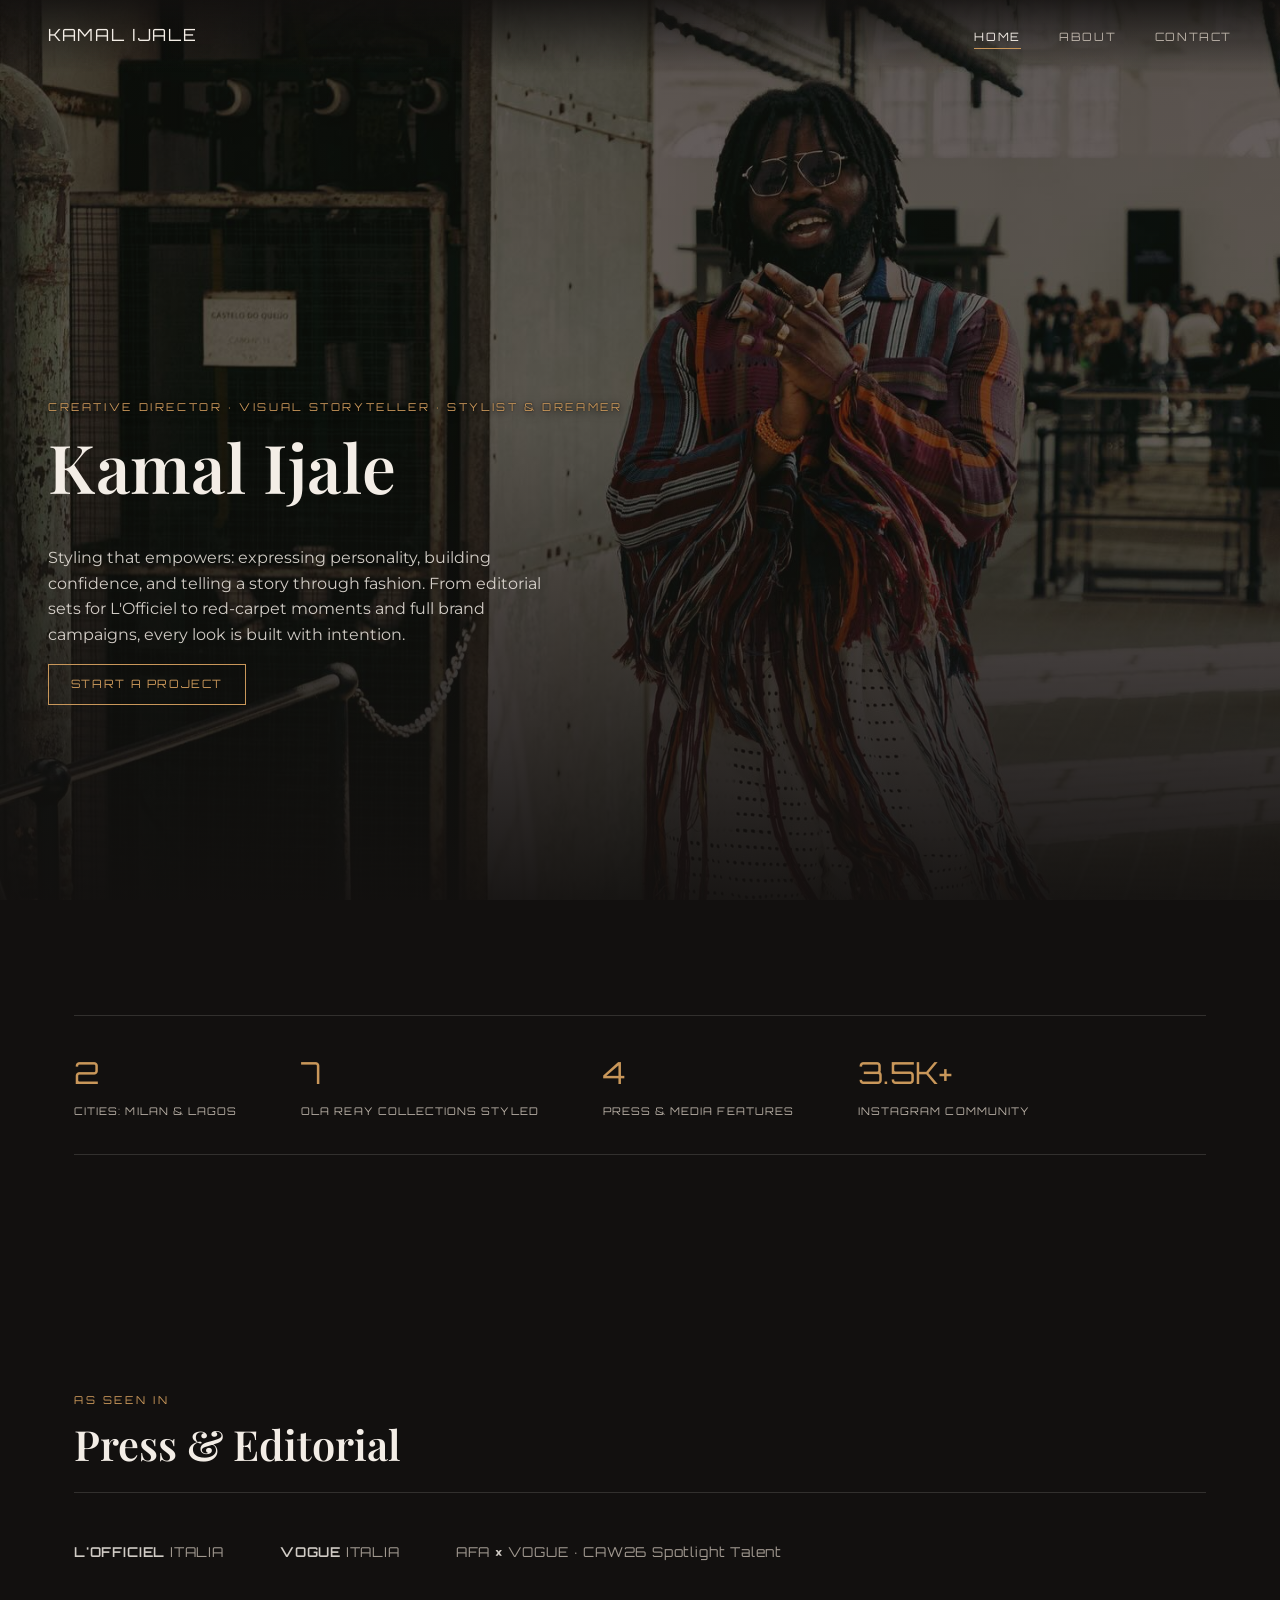
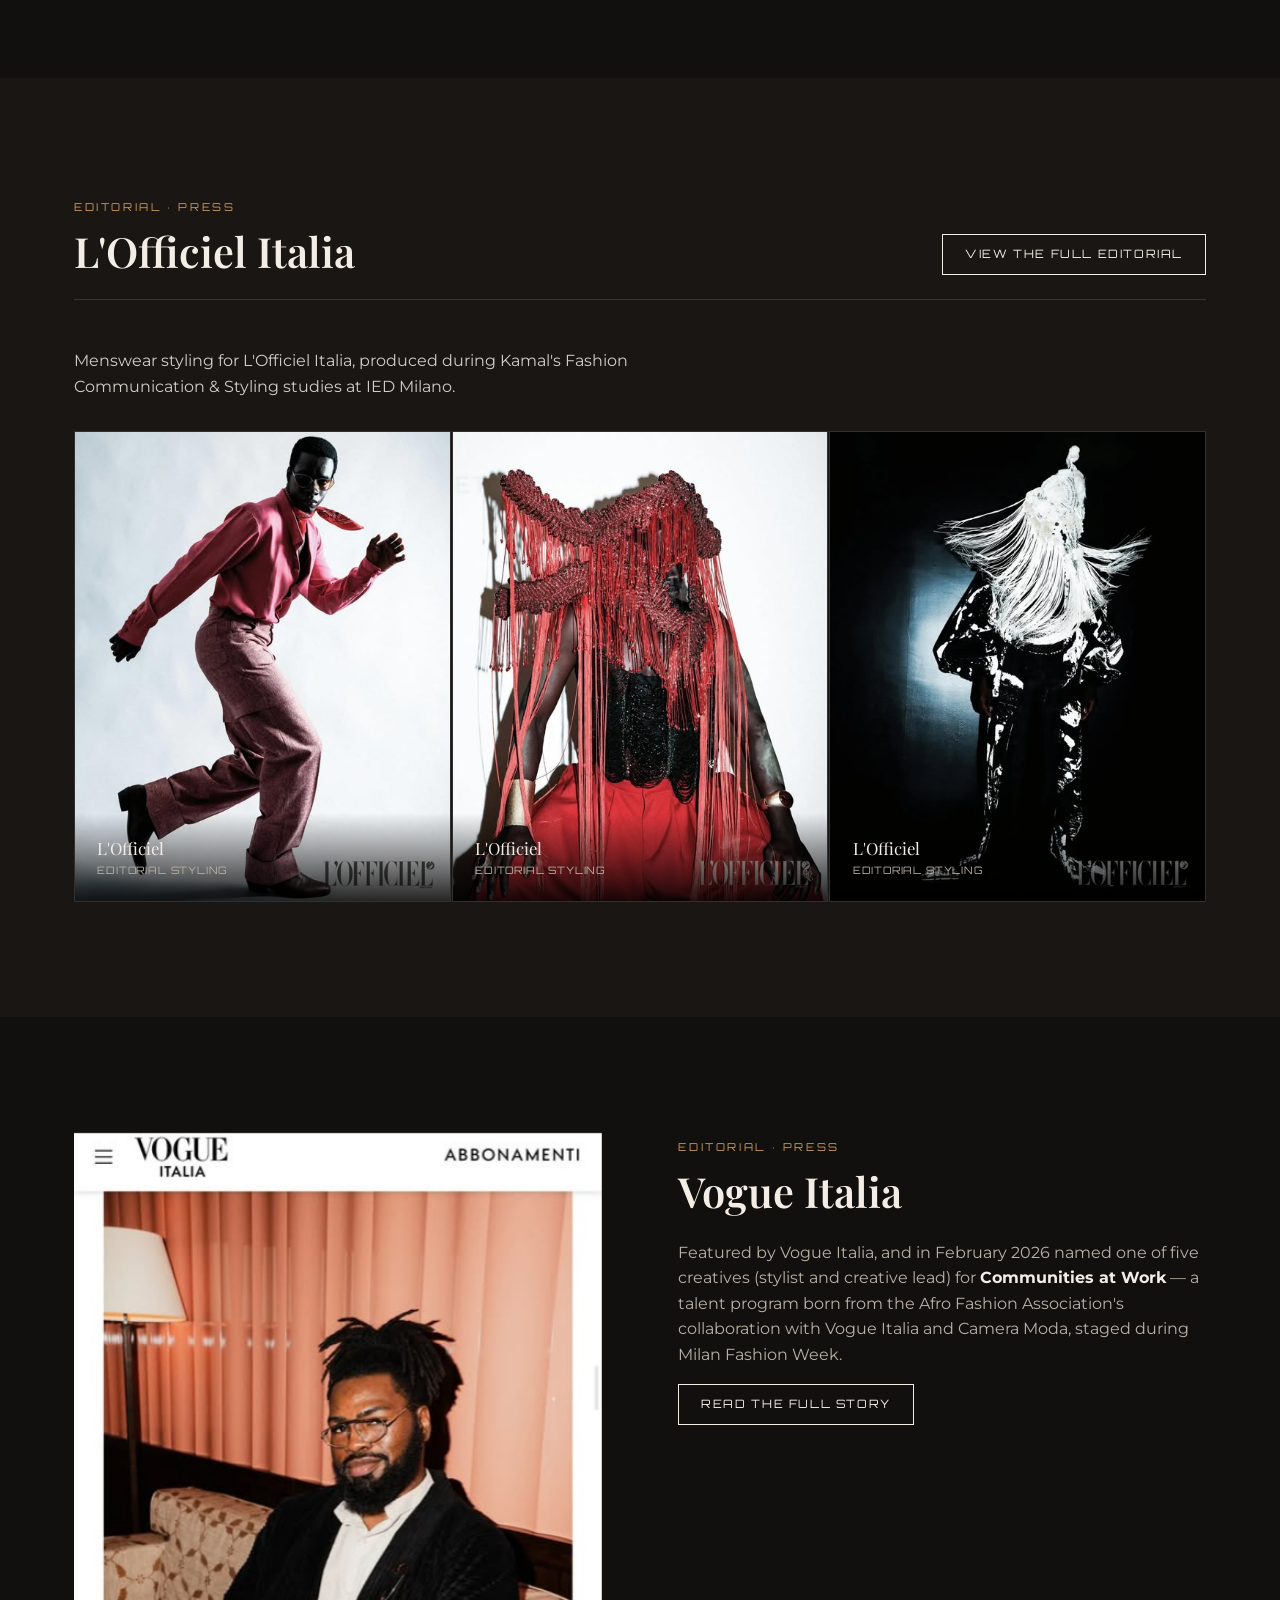
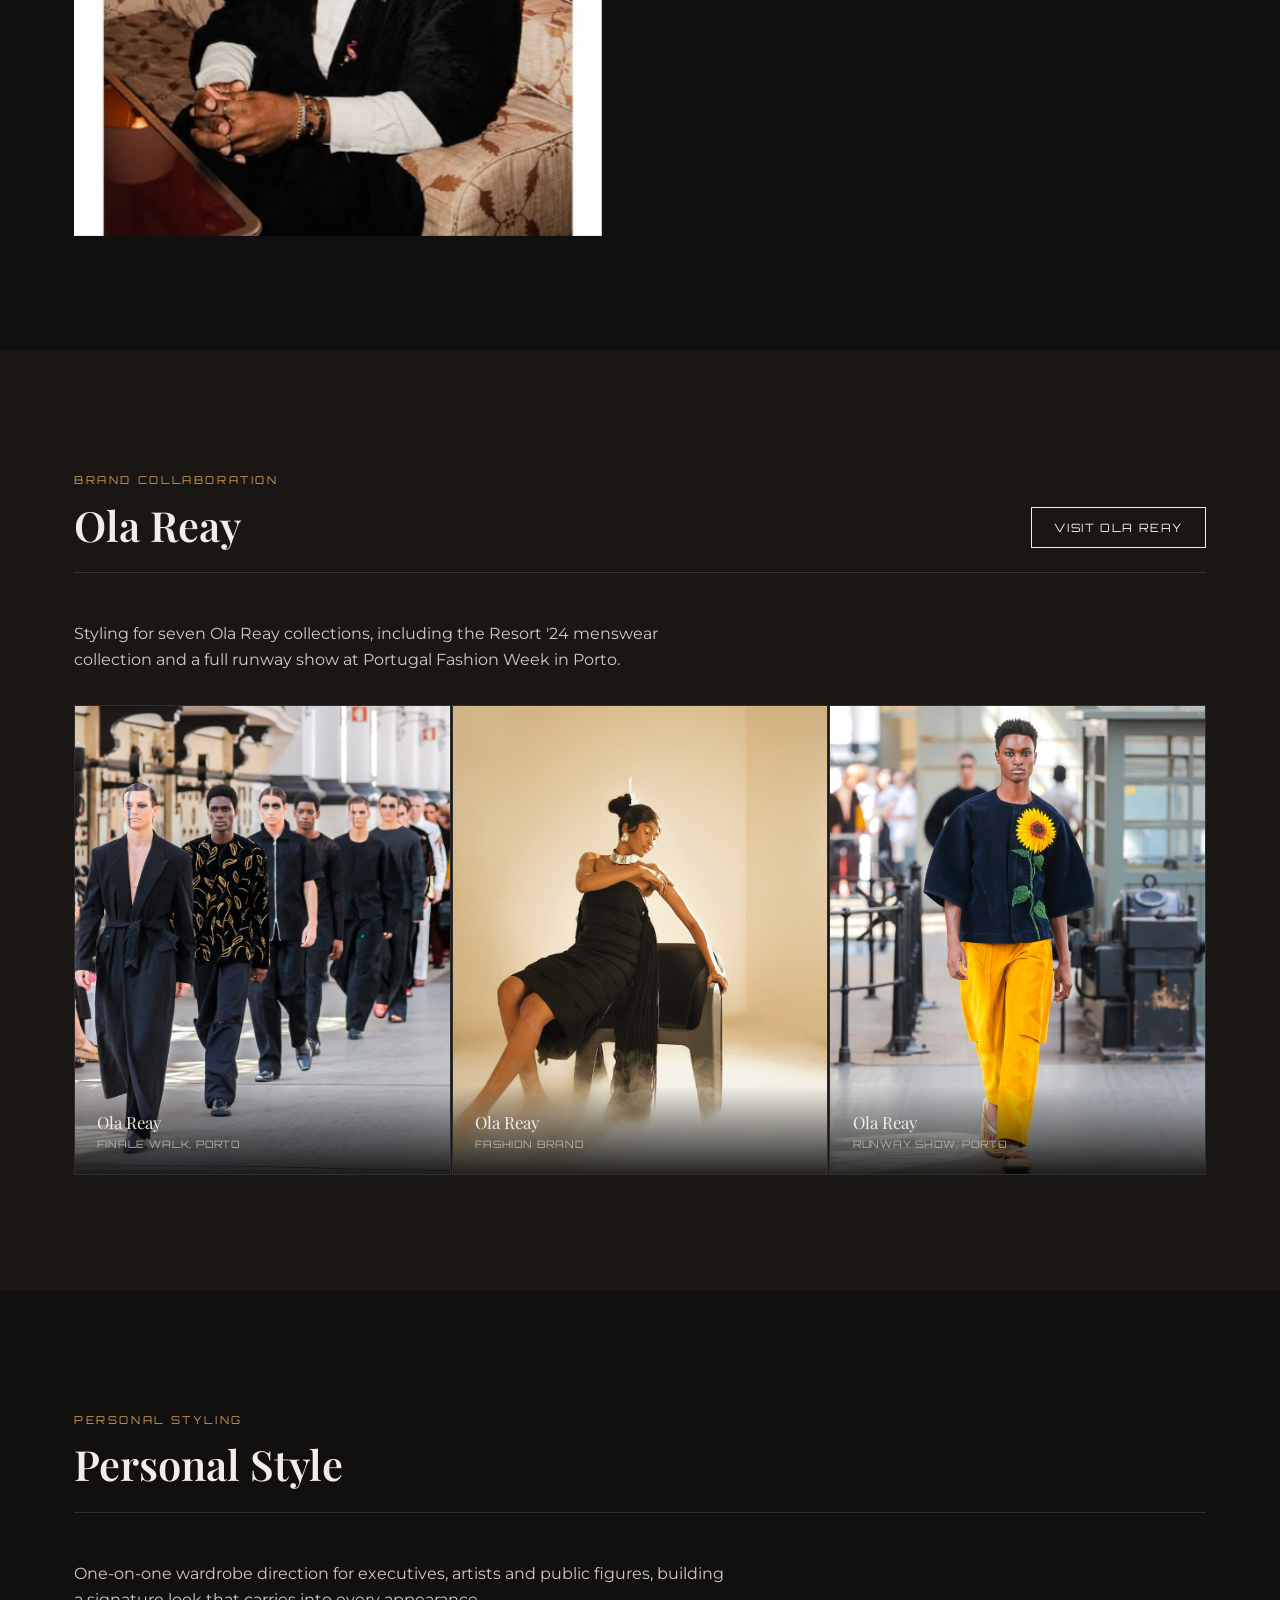
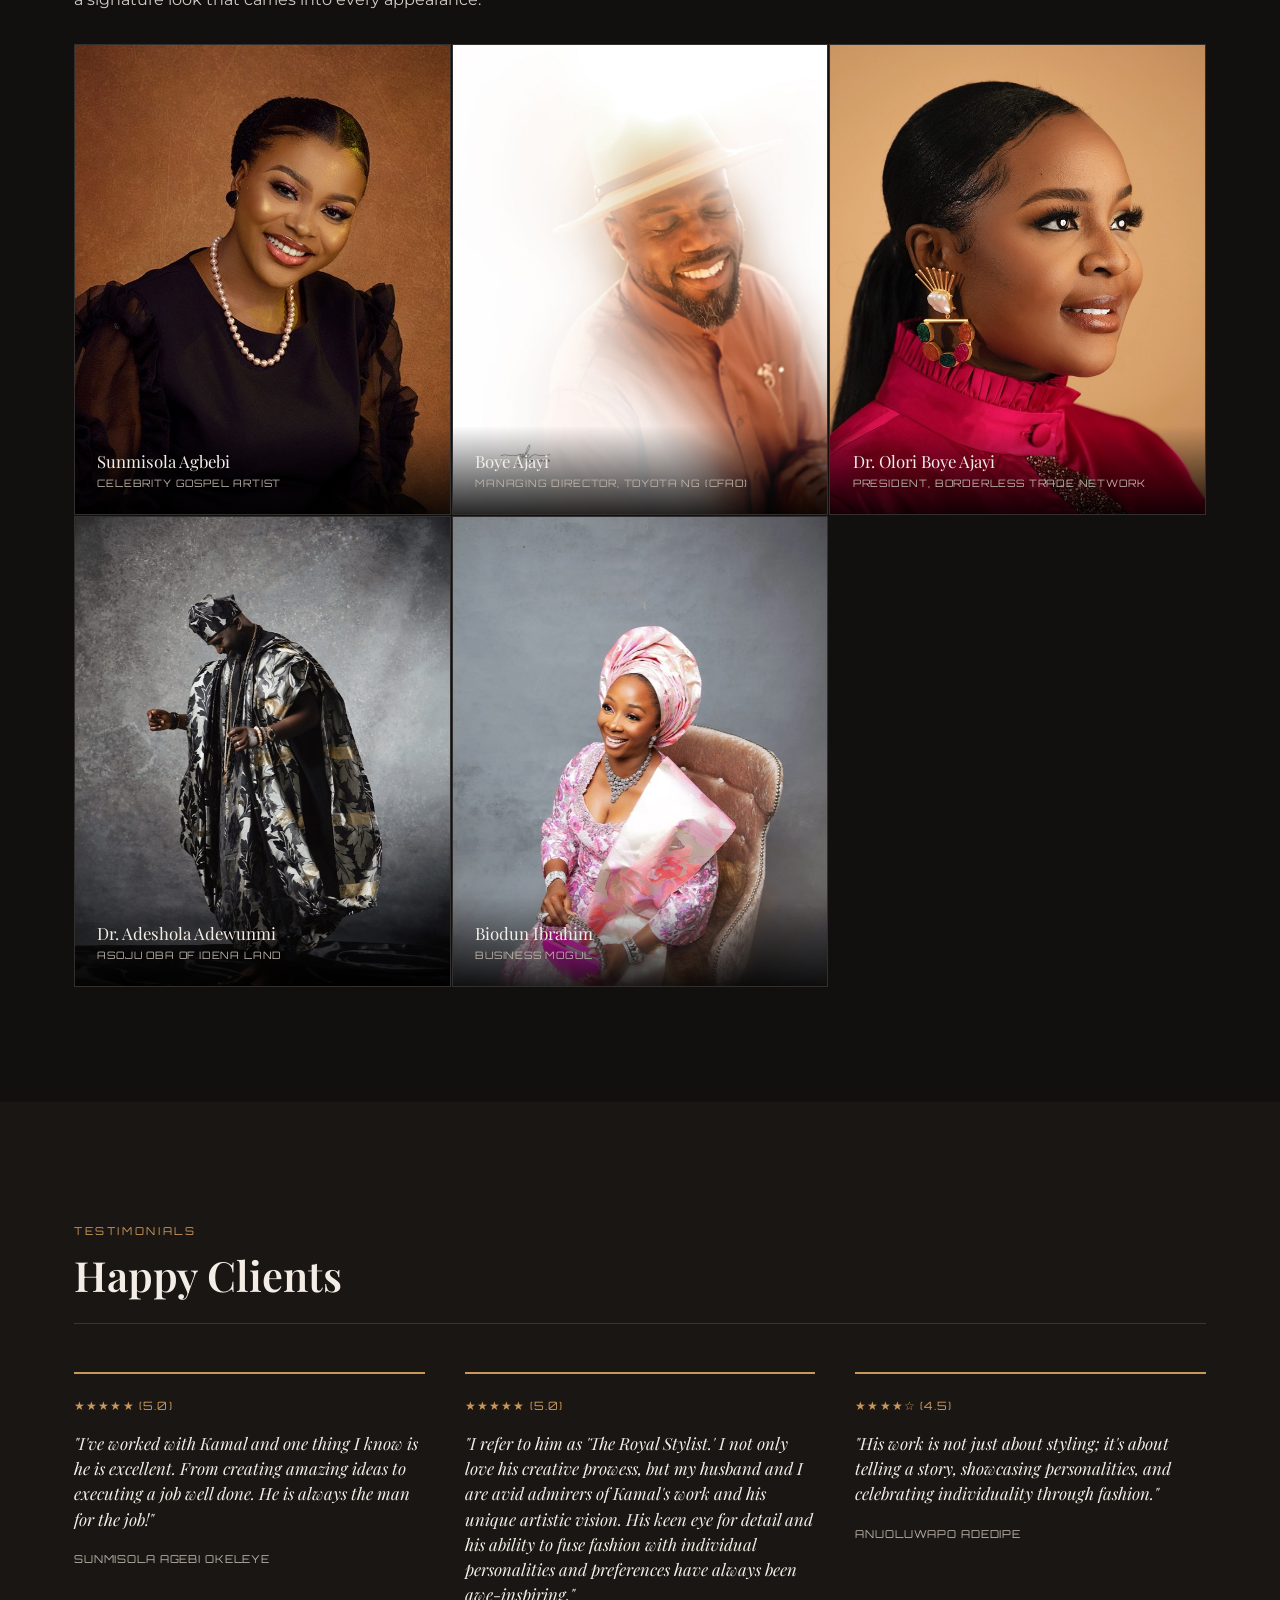
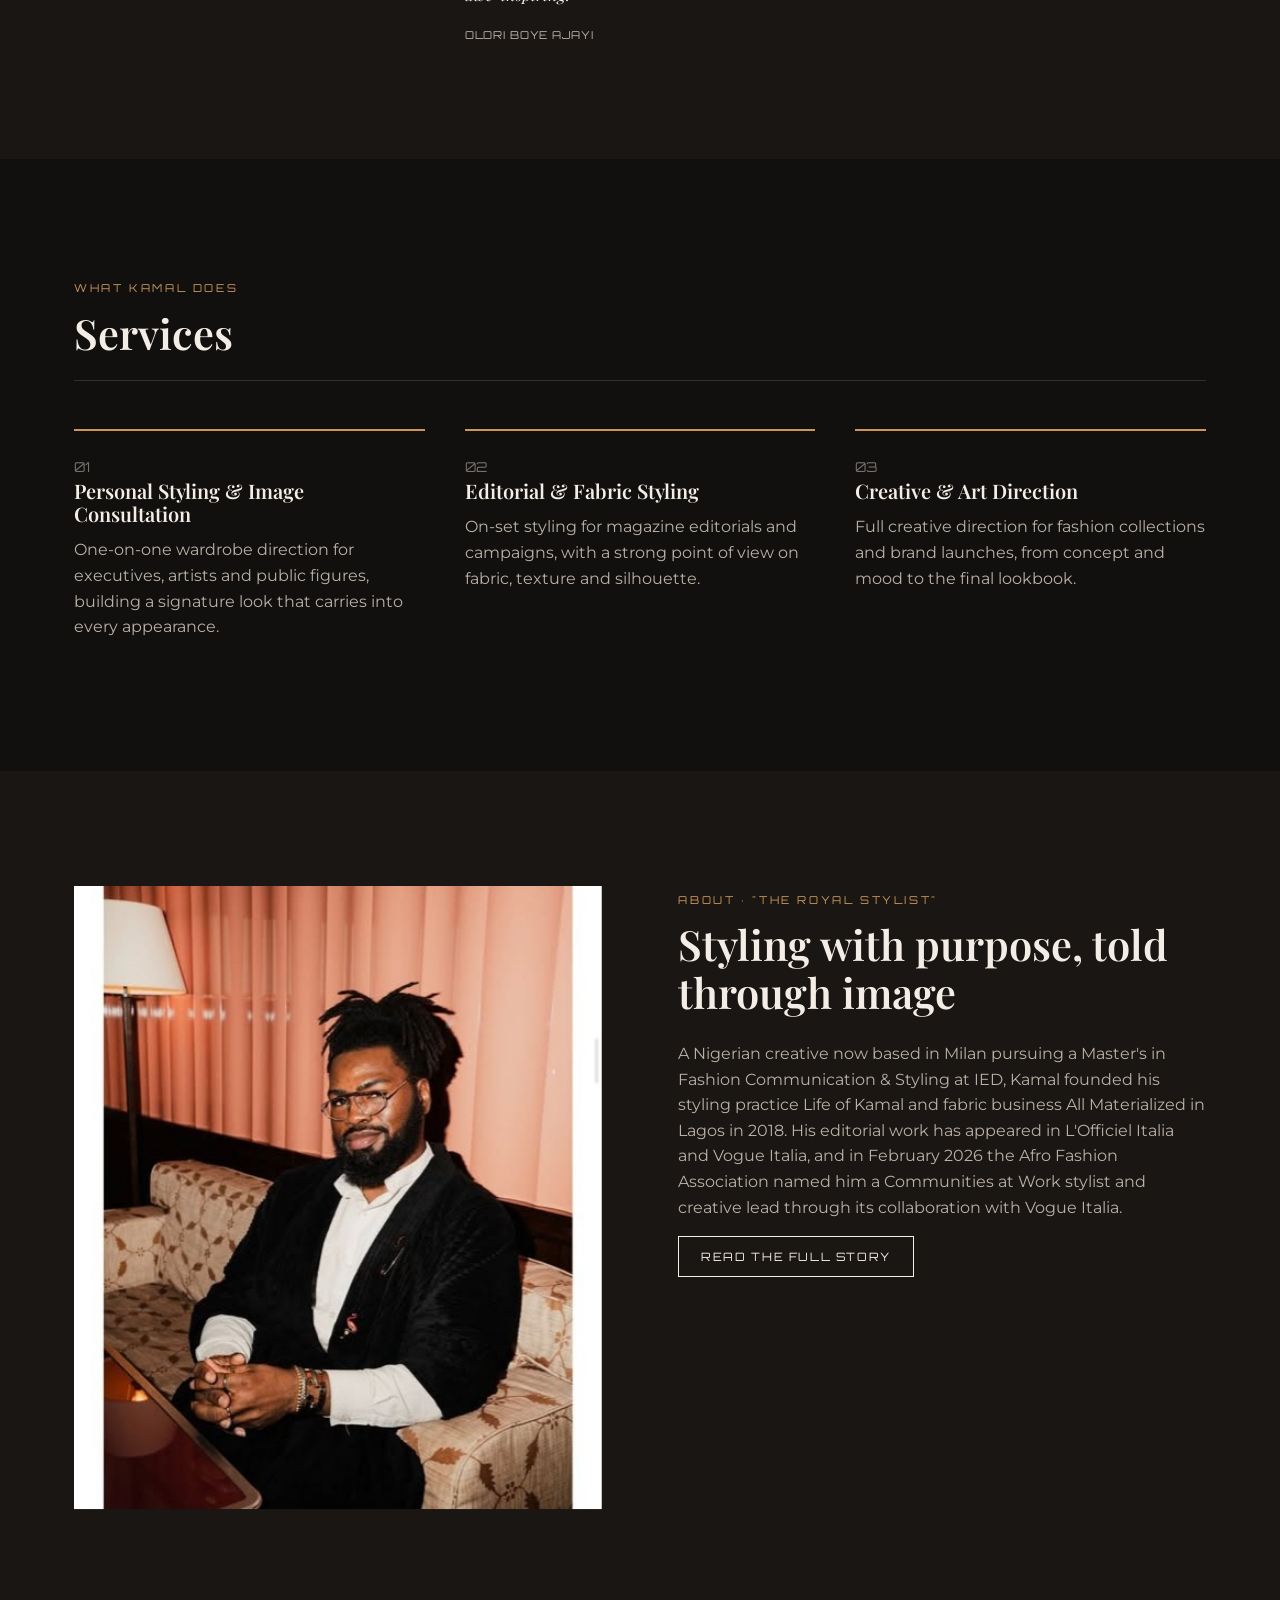
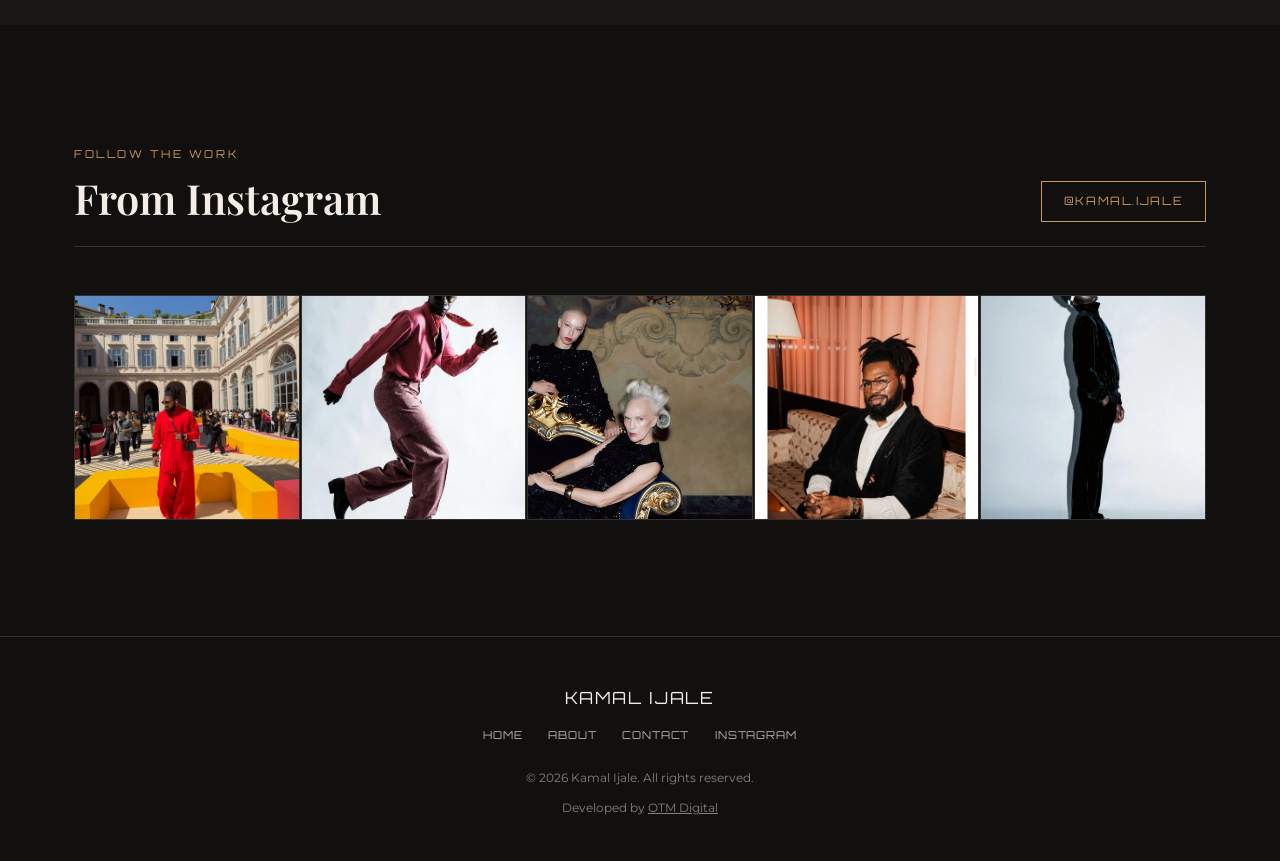
==== index.html @ 52e7fc60 "Remove Projects dropdown from navbar - Remove the 'Projects' nav item and its dropdown submenu   (L'" ====
<!DOCTYPE html>
<html lang="en">
<head>
<meta charset="UTF-8">
<meta name="viewport" content="width=device-width, initial-scale=1.0">
<title>Kamal Ijale: Fashion Creative, Stylist &amp; Art Director</title>
<meta name="description" content="Kamal Ijale is a Milan &amp; Lagos-based fashion creative, stylist and art director. Editorial styling for L'Officiel and Vogue Italia, creative direction for brands and private clients.">
<link rel="preconnect" href="https://fonts.googleapis.com">
<link rel="preconnect" href="https://fonts.gstatic.com" crossorigin>
<link href="https://fonts.googleapis.com/css2?family=Playfair+Display:wght@500;600;700&family=Montserrat:wght@400;500;600&family=Orbitron:wght@500;600;700&display=swap" rel="stylesheet">
<link rel="icon" href="favicon.ico" sizes="any">
<link rel="icon" type="image/png" sizes="32x32" href="assets/favicon/favicon-32.png">
<link rel="icon" type="image/png" sizes="16x16" href="assets/favicon/favicon-16.png">
<link rel="apple-touch-icon" href="assets/favicon/apple-touch-icon.png">
<link rel="stylesheet" href="assets/css/style.css">
</head>
<body>

<header class="site-header">
  <a href="index.html" class="brand">Kamal Ijale</a>
  <nav>
    <ul class="nav-links">
      <li><a href="index.html" class="active">Home</a></li>
      <li><a href="about.html">About</a></li>
      <li><a href="contact.html">Contact</a></li>
    </ul>
  </nav>
  <button class="nav-toggle" aria-label="Open menu" aria-expanded="false">☰</button>
</header>

<section class="hero" style="background-image:url('assets/img/hero.jpeg');">
  <div class="hero-content">
    <span class="eyebrow">Creative Director · Visual Storyteller · Stylist &amp; Dreamer</span>
    <h1>Kamal Ijale</h1>
    <p>Styling that empowers: expressing personality, building confidence, and telling a story through fashion. From editorial sets for L'Officiel to red-carpet moments and full brand campaigns, every look is built with intention.</p>
    <a href="contact.html" class="btn btn-accent">Start a Project</a>
  </div>
</section>

<section>
  <div class="container">
    <div class="stats-strip">
      <div class="stat"><span class="stat-num">2</span><span class="stat-label">Cities: Milan &amp; Lagos</span></div>
      <div class="stat"><span class="stat-num">7</span><span class="stat-label">Ola Reay Collections Styled</span></div>
      <div class="stat"><span class="stat-num">4</span><span class="stat-label">Press &amp; Media Features</span></div>
      <div class="stat"><span class="stat-num">3.5K+</span><span class="stat-label">Instagram Community</span></div>
    </div>
  </div>
</section>

<section>
  <div class="container">
    <div class="section-head">
      <div>
        <span class="eyebrow">As Seen In</span>
        <h2>Press &amp; Editorial</h2>
      </div>
    </div>
    <div class="press-strip">
      <span class="press-mark"><strong>L'OFFICIEL</strong> ITALIA</span>
      <span class="press-mark"><strong>VOGUE</strong> ITALIA</span>
      <span class="press-mark">AFA <strong>×</strong> VOGUE · CAW26 Spotlight Talent</span>
    </div>
  </div>
</section>

<section id="l-officiel" style="background:var(--ground-raised);">
  <div class="container">
    <div class="section-head">
      <div>
        <span class="eyebrow">Editorial · Press</span>
        <h2>L'Officiel Italia</h2>
      </div>
      <a href="https://www.lofficielitalia.com/uomo/i-migliori-editoriali-moda-uomo-ied-milano-2025-styling" target="_blank" rel="noopener" class="btn">View the Full Editorial</a>
    </div>
    <p style="max-width:60ch; margin-bottom:2rem; color:var(--ink); opacity:0.85;">Menswear styling for L'Officiel Italia, produced during Kamal's Fashion Communication &amp; Styling studies at IED Milano.</p>
    <div class="work-grid">
      <a class="work-card" href="https://www.lofficielitalia.com/uomo/i-migliori-editoriali-moda-uomo-ied-milano-2025-styling" target="_blank" rel="noopener">
        <img src="assets/img/instagram/ig-01-jan05-a.jpg" alt="L'Officiel editorial styling" loading="lazy">
        <div class="work-caption">
          <div class="name">L'Officiel</div>
          <div class="role">Editorial Styling</div>
        </div>
      </a>
      <a class="work-card" href="https://www.lofficielitalia.com/uomo/i-migliori-editoriali-moda-uomo-ied-milano-2025-styling" target="_blank" rel="noopener">
        <img src="assets/img/instagram/ig-03-jan06-a.jpg" alt="L'Officiel editorial styling" loading="lazy">
        <div class="work-caption">
          <div class="name">L'Officiel</div>
          <div class="role">Editorial Styling</div>
        </div>
      </a>
      <a class="work-card" href="https://www.lofficielitalia.com/uomo/i-migliori-editoriali-moda-uomo-ied-milano-2025-styling" target="_blank" rel="noopener">
        <img src="assets/img/instagram/ig-09-jan06-b.jpg" alt="L'Officiel editorial styling" loading="lazy">
        <div class="work-caption">
          <div class="name">L'Officiel</div>
          <div class="role">Editorial Styling</div>
        </div>
      </a>
    </div>
  </div>
</section>

<section id="vogue">
  <div class="container split">
    <img src="assets/img/instagram/ig-08-mar09.jpg" alt="Kamal Ijale, Vogue Italia feature" loading="lazy">
    <div>
      <span class="eyebrow">Editorial · Press</span>
      <h2>Vogue Italia</h2>
      <p>Featured by Vogue Italia, and in February 2026 named one of five creatives (stylist and creative lead) for <strong style="color:var(--ink);">Communities at Work</strong> — a talent program born from the Afro Fashion Association's collaboration with Vogue Italia and Camera Moda, staged during Milan Fashion Week.</p>
      <a href="about.html" class="btn">Read the Full Story</a>
    </div>
  </div>
</section>

<section id="brands" style="background:var(--ground-raised);">
  <div class="container">
    <div class="section-head">
      <div>
        <span class="eyebrow">Brand Collaboration</span>
        <h2>Ola Reay</h2>
      </div>
      <a href="https://www.olareay.com/" target="_blank" rel="noopener" class="btn">Visit Ola Reay</a>
    </div>
    <p style="max-width:60ch; margin-bottom:2rem; color:var(--ink); opacity:0.85;">Styling for seven Ola Reay collections, including the Resort '24 menswear collection and a full runway show at Portugal Fashion Week in Porto.</p>
    <div class="work-grid">
      <a class="work-card" href="https://www.olareay.com/" target="_blank" rel="noopener">
        <img src="assets/img/portfolio/runway-05-finale.jpg" alt="Ola Reay runway show finale walk" loading="lazy">
        <div class="work-caption">
          <div class="name">Ola Reay</div>
          <div class="role">Finale Walk, Porto</div>
        </div>
      </a>
      <a class="work-card" href="https://www.olareay.com/" target="_blank" rel="noopener">
        <img src="assets/img/portfolio/ola-reay-ss26.jpg" alt="Ola Reay womenswear editorial" loading="lazy">
        <div class="work-caption">
          <div class="name">Ola Reay</div>
          <div class="role">Fashion Brand</div>
        </div>
      </a>
      <a class="work-card" href="https://www.olareay.com/" target="_blank" rel="noopener">
        <img src="assets/img/portfolio/runway-02-sunflower.jpg" alt="Ola Reay runway show, sunflower jacket look" loading="lazy">
        <div class="work-caption">
          <div class="name">Ola Reay</div>
          <div class="role">Runway Show, Porto</div>
        </div>
      </a>
    </div>
  </div>
</section>

<section id="personal-style">
  <div class="container">
    <div class="section-head">
      <div>
        <span class="eyebrow">Personal Styling</span>
        <h2>Personal Style</h2>
      </div>
    </div>
    <p style="max-width:60ch; margin-bottom:2rem; color:var(--ink); opacity:0.85;">One-on-one wardrobe direction for executives, artists and public figures, building a signature look that carries into every appearance.</p>
    <div class="work-grid">
      <div class="work-card">
        <img src="assets/img/clients/sunmisola-agbebi.jpeg" alt="Sunmisola Agbebi" loading="lazy">
        <div class="work-caption">
          <div class="name">Sunmisola Agbebi</div>
          <div class="role">Celebrity Gospel Artist</div>
        </div>
      </div>
      <div class="work-card">
        <img src="assets/img/clients/boye-ajayi.jpeg" alt="Boye Ajayi" loading="lazy">
        <div class="work-caption">
          <div class="name">Boye Ajayi</div>
          <div class="role">Managing Director, Toyota NG (CFAO)</div>
        </div>
      </div>
      <div class="work-card">
        <img src="assets/img/clients/olori/olori-pink-portrait.jpeg" alt="Dr. Olori Boye Ajayi" loading="lazy">
        <div class="work-caption">
          <div class="name">Dr. Olori Boye Ajayi</div>
          <div class="role">President, Borderless Trade Network</div>
        </div>
      </div>
      <div class="work-card">
        <img src="assets/img/clients/dr-adeshola-adewunmi.jpeg" alt="Dr. Adeshola Adewunmi" loading="lazy">
        <div class="work-caption">
          <div class="name">Dr. Adeshola Adewunmi</div>
          <div class="role">Asoju Oba of Idena Land</div>
        </div>
      </div>
      <div class="work-card">
        <img src="assets/img/clients/biodun-ibrahim.jpg" alt="Biodun Ibrahim" loading="lazy">
        <div class="work-caption">
          <div class="name">Biodun Ibrahim</div>
          <div class="role">Business Mogul</div>
        </div>
      </div>
    </div>
  </div>
</section>

<section style="background:var(--ground-raised);">
  <div class="container">
    <div class="section-head">
      <div>
        <span class="eyebrow">Testimonials</span>
        <h2>Happy Clients</h2>
      </div>
    </div>
    <div class="testimonial-grid">
      <div class="testimonial-card">
        <span class="rating">★★★★★ (5.0)</span>
        <p class="quote">"I've worked with Kamal and one thing I know is he is excellent. From creating amazing ideas to executing a job well done. He is always the man for the job!"</p>
        <div class="author">Sunmisola Agebi Okeleye</div>
      </div>
      <div class="testimonial-card">
        <span class="rating">★★★★★ (5.0)</span>
        <p class="quote">"I refer to him as 'The Royal Stylist.' I not only love his creative prowess, but my husband and I are avid admirers of Kamal's work and his unique artistic vision. His keen eye for detail and his ability to fuse fashion with individual personalities and preferences have always been awe-inspiring."</p>
        <div class="author">Olori Boye Ajayi</div>
      </div>
      <div class="testimonial-card">
        <span class="rating">★★★★☆ (4.5)</span>
        <p class="quote">"His work is not just about styling; it's about telling a story, showcasing personalities, and celebrating individuality through fashion."</p>
        <div class="author">Anuoluwapo Adedipe</div>
      </div>
    </div>
  </div>
</section>

<section>
  <div class="container">
    <div class="section-head">
      <div>
        <span class="eyebrow">What Kamal Does</span>
        <h2>Services</h2>
      </div>
    </div>
    <div class="services-grid">
      <div class="service-card">
        <span class="num">01</span>
        <h3>Personal Styling &amp; Image Consultation</h3>
        <p>One-on-one wardrobe direction for executives, artists and public figures, building a signature look that carries into every appearance.</p>
      </div>
      <div class="service-card">
        <span class="num">02</span>
        <h3>Editorial &amp; Fabric Styling</h3>
        <p>On-set styling for magazine editorials and campaigns, with a strong point of view on fabric, texture and silhouette.</p>
      </div>
      <div class="service-card">
        <span class="num">03</span>
        <h3>Creative &amp; Art Direction</h3>
        <p>Full creative direction for fashion collections and brand launches, from concept and mood to the final lookbook.</p>
      </div>
    </div>
  </div>
</section>

<section style="background:var(--ground-raised);">
  <div class="container split">
    <img src="assets/img/kamal-portrait.jpeg" alt="Kamal Ijale, portrait from his Vogue Italia feature" loading="lazy">
    <div>
      <span class="eyebrow">About · "The Royal Stylist"</span>
      <h2>Styling with purpose, told through image</h2>
      <p>A Nigerian creative now based in Milan pursuing a Master's in Fashion Communication &amp; Styling at IED, Kamal founded his styling practice Life of Kamal and fabric business All Materialized in Lagos in 2018. His editorial work has appeared in L'Officiel Italia and Vogue Italia, and in February 2026 the Afro Fashion Association named him a Communities at Work stylist and creative lead through its collaboration with Vogue Italia.</p>
      <a href="about.html" class="btn">Read the Full Story</a>
    </div>
  </div>
</section>

<section>
  <div class="container">
    <div class="section-head">
      <div>
        <span class="eyebrow">Follow the Work</span>
        <h2>From Instagram</h2>
      </div>
      <a href="https://www.instagram.com/kamal.ijale/" target="_blank" rel="noopener" class="btn btn-accent">@kamal.ijale</a>
    </div>
    <div class="instagram-grid">
      <a class="ig-card" href="https://www.instagram.com/kamal.ijale/" target="_blank" rel="noopener"><img src="assets/img/instagram/ig-04-apr26.jpg" alt="Milan Fashion Week street style" loading="lazy"></a>
      <a class="ig-card" href="https://www.lofficielitalia.com/uomo/i-migliori-editoriali-moda-uomo-ied-milano-2025-styling" target="_blank" rel="noopener"><img src="assets/img/instagram/ig-01-jan05-a.jpg" alt="L'Officiel editorial styling" loading="lazy"></a>
      <a class="ig-card" href="https://www.instagram.com/kamal.ijale/" target="_blank" rel="noopener"><img src="assets/img/instagram/ig-06-apr21-a.jpg" alt="Editorial portrait, Milan" loading="lazy"></a>
      <a class="ig-card" href="https://www.instagram.com/kamal.ijale/" target="_blank" rel="noopener"><img src="assets/img/instagram/ig-08-mar09.jpg" alt="Kamal Ijale, Vogue Italia feature" loading="lazy"></a>
      <a class="ig-card" href="https://www.lofficielitalia.com/uomo/i-migliori-editoriali-moda-uomo-ied-milano-2025-styling" target="_blank" rel="noopener"><img src="assets/img/instagram/ig-10-jan05-c.jpg" alt="L'Officiel editorial styling" loading="lazy"></a>
    </div>
  </div>
</section>

<footer class="site-footer">
  <div class="container">
    <span class="brand">Kamal Ijale</span>
    <ul class="foot-links">
      <li><a href="index.html">Home</a></li>
      <li><a href="about.html">About</a></li>
      <li><a href="contact.html">Contact</a></li>
      <li><a href="https://www.instagram.com/kamal.ijale/" target="_blank" rel="noopener">Instagram</a></li>
    </ul>
    <p class="fine-print">© <span id="year"></span> Kamal Ijale. All rights reserved.</p>
    <p class="fine-print">Developed by <a href="https://www.otmdigital.online" target="_blank" rel="noopener" style="color:var(--ink-muted); text-decoration:underline;">OTM Digital</a></p>
  </div>
</footer>

<script>document.getElementById('year').textContent = new Date().getFullYear();</script>
<script src="assets/js/main.js"></script>
</body>
</html>
---- assets/css/style.css ----
/* ==========================================================================
   KAMAL IJALE — modernized static rebuild
   Design system:
   - Palette: near-black ground (#12100f), warm off-white text (#f3ede6),
     terracotta/gold accent (#c9975a), muted graphite for secondary text.
   - Type: "Playfair Display" (display/headlines) + "Montserrat" (body/UI)
     — carried over from the original Astra/Elementor build's font choices —
     plus "Orbitron" as a futuristic accent face on UI chrome (nav, labels,
     buttons, stat numbers) for a high-fashion-meets-tech edge.
   - Editorial, full-bleed photography, generous whitespace, thin rules.
   ========================================================================== */

:root {
  --ground: #12100f;
  --ground-raised: #1a1613;
  --ink: #f3ede6;
  --ink-muted: #b9b0a6;
  --accent: #c9975a;
  --rule: rgba(243, 237, 230, 0.14);
  --font-display: "Playfair Display", "Times New Roman", serif;
  --font-body: "Montserrat", -apple-system, BlinkMacSystemFont, sans-serif;
  --font-futuristic: "Orbitron", "Montserrat", -apple-system, sans-serif;
  --container: 1180px;
}

* { box-sizing: border-box; }
html { scroll-behavior: smooth; }

body {
  margin: 0;
  background: var(--ground);
  color: var(--ink);
  font-family: var(--font-body);
  font-weight: 400;
  line-height: 1.6;
  -webkit-font-smoothing: antialiased;
}

img { max-width: 100%; display: block; }

a { color: inherit; text-decoration: none; }

.container {
  max-width: var(--container);
  margin: 0 auto;
  padding: 0 1.5rem;
}

h1, h2, h3, h4 {
  font-family: var(--font-display);
  font-weight: 600;
  line-height: 1.15;
  margin: 0 0 0.6em;
}

h1 { font-size: clamp(2.4rem, 6vw, 4.2rem); letter-spacing: 0.01em; }
h2 { font-size: clamp(1.8rem, 3.6vw, 2.6rem); }
h3 { font-size: 1.25rem; }

p { margin: 0 0 1em; color: var(--ink-muted); }

.eyebrow {
  display: inline-block;
  font-family: var(--font-futuristic);
  font-size: 0.68rem;
  letter-spacing: 0.24em;
  text-transform: uppercase;
  color: var(--accent);
  margin-bottom: 1em;
}

.btn {
  display: inline-flex;
  align-items: center;
  gap: 0.6em;
  padding: 0.9em 1.9em;
  border: 1px solid var(--ink);
  color: var(--ink);
  font-family: var(--font-futuristic);
  font-size: 0.72rem;
  letter-spacing: 0.14em;
  text-transform: uppercase;
  transition: background 0.25s ease, color 0.25s ease, border-color 0.25s ease;
}
.btn:hover { background: var(--ink); color: var(--ground); }
.btn-accent { border-color: var(--accent); color: var(--accent); }
.btn-accent:hover { background: var(--accent); color: var(--ground); border-color: var(--accent); }

/* ---------- Header ---------- */
.site-header {
  position: fixed;
  top: 0; left: 0; right: 0;
  z-index: 100;
  display: flex;
  align-items: center;
  justify-content: space-between;
  padding: 1.4rem clamp(1.5rem, 4vw, 3rem);
  background: linear-gradient(to bottom, rgba(18,16,15,0.85), transparent);
}
.site-header.is-solid { background: var(--ground); border-bottom: 1px solid var(--rule); }

.brand {
  font-family: var(--font-futuristic);
  font-size: 1.05rem;
  letter-spacing: 0.1em;
  text-transform: uppercase;
}

.nav-links {
  display: flex;
  gap: 2.4rem;
  list-style: none;
  margin: 0; padding: 0;
}
.nav-links a {
  font-family: var(--font-futuristic);
  font-size: 0.72rem;
  letter-spacing: 0.14em;
  text-transform: uppercase;
  color: var(--ink-muted);
  padding-bottom: 4px;
  border-bottom: 1px solid transparent;
}
.nav-links a:hover, .nav-links a.active {
  color: var(--ink);
  border-color: var(--accent);
}

.nav-toggle {
  display: none;
  background: none; border: none; color: var(--ink);
  font-size: 1.6rem; cursor: pointer;
}

@media (max-width: 860px) {
  .nav-links {
    position: fixed;
    inset: 0;
    background: var(--ground);
    flex-direction: column;
    align-items: center;
    justify-content: center;
    gap: 2rem;
    transform: translateY(-100%);
    transition: transform 0.35s ease;
  }
  .nav-links.is-open { transform: translateY(0); }
  .nav-links a { font-size: 1rem; }
  .nav-toggle { display: block; z-index: 101; }
}

/* ---------- Hero ---------- */
/* hero.jpeg (1440x1920, portrait) is Kamal mid-stride in a fringed knit and
   white eyelet trousers, from his own Instagram carousel. He sits slightly
   right of center horizontally (~64%) with his face/torso around 20-30%
   down the frame. On wide desktop viewports the crop is height-constrained
   (shows a horizontal band); "60% 28%" keeps that band on his face rather
   than the ceiling rig above or his legs below. On tall mobile viewports
   the crop is width-constrained instead, and 60% keeps him just off-center
   rather than dead-centered. */
.hero {
  position: relative;
  min-height: 100vh;
  display: flex;
  align-items: flex-end;
  background-size: cover;
  background-position: 60% 28%;
  overflow: hidden;
}
.hero::after {
  content: "";
  position: absolute; inset: 0;
  background: linear-gradient(to top, rgba(18,16,15,0.96) 0%, rgba(18,16,15,0.55) 55%, rgba(18,16,15,0.6) 100%);
}
.hero-content {
  position: relative;
  z-index: 2;
  padding: 0 clamp(1.5rem, 4vw, 3rem) 5rem;
  max-width: 760px;
}
.hero-content .eyebrow {
  color: var(--accent);
  text-shadow: 0 2px 10px rgba(0, 0, 0, 0.9), 0 0 2px rgba(0, 0, 0, 0.85);
}
.hero-content p { color: var(--ink); opacity: 0.85; max-width: 46ch; }

/* ---------- Section scaffolding ---------- */
section { padding: clamp(4rem, 9vw, 7.5rem) 0; }
.section-head {
  display: flex;
  flex-wrap: wrap;
  align-items: flex-end;
  justify-content: space-between;
  gap: 1.5rem;
  margin-bottom: 3rem;
  border-bottom: 1px solid var(--rule);
  padding-bottom: 1.5rem;
}
.section-head h2 { margin: 0; }

/* ---------- Testimonials ---------- */
.testimonial-grid {
  display: grid;
  grid-template-columns: repeat(3, 1fr);
  gap: 2.5rem;
}
.testimonial-card {
  border-top: 2px solid var(--accent);
  padding-top: 1.4rem;
}
.testimonial-card .rating {
  font-family: var(--font-futuristic);
  font-size: 0.72rem;
  letter-spacing: 0.1em;
  color: var(--accent);
  margin-bottom: 1rem;
  display: block;
}
.testimonial-card .quote {
  font-family: var(--font-display);
  font-style: italic;
  font-size: 1.05rem;
  line-height: 1.5;
  color: var(--ink);
  margin-bottom: 1.2rem;
}
.testimonial-card .author {
  font-family: var(--font-futuristic);
  font-size: 0.68rem;
  letter-spacing: 0.08em;
  text-transform: uppercase;
  color: var(--ink-muted);
}
@media (max-width: 860px) {
  .testimonial-grid { grid-template-columns: 1fr; gap: 2rem; }
}

/* ---------- Client / work grid ---------- */
/* Note: the container has no background of its own (an odd item count would
   otherwise leave a trailing empty grid cell showing a stray colored box —
   the divider lines below come from each card's own border instead). */
.work-grid {
  display: grid;
  grid-template-columns: repeat(3, 1fr);
  gap: 1px;
}
.work-card {
  position: relative;
  background: var(--ground);
  aspect-ratio: 4 / 5;
  overflow: hidden;
  border: 1px solid var(--rule);
}
.work-card img {
  width: 100%; height: 100%; object-fit: cover;
  transition: transform 0.6s ease;
}
.work-card:hover img { transform: scale(1.06); }
.work-card .work-caption {
  position: absolute; left: 0; right: 0; bottom: 0;
  padding: 1.4rem;
  background: linear-gradient(to top, rgba(0,0,0,0.85), transparent);
}
.work-caption .name { font-family: var(--font-display); font-size: 1.05rem; }
.work-caption .role { font-family: var(--font-futuristic); font-size: 0.64rem; letter-spacing: 0.08em; text-transform: uppercase; color: var(--ink-muted); }

@media (max-width: 900px) {
  .work-grid { grid-template-columns: repeat(2, 1fr); }
}
@media (max-width: 560px) {
  .work-grid { grid-template-columns: 1fr; }
}

/* ---------- Portfolio filter (portfolio page) ---------- */
.filter-bar {
  display: flex;
  flex-wrap: wrap;
  gap: 0.6rem 1rem;
  margin-bottom: 2.5rem;
}
.filter-bar button {
  background: none;
  border: 1px solid var(--rule);
  color: var(--ink-muted);
  font-family: var(--font-futuristic);
  font-size: 0.66rem;
  letter-spacing: 0.1em;
  text-transform: uppercase;
  padding: 0.6em 1.2em;
  cursor: pointer;
  transition: border-color 0.2s ease, color 0.2s ease;
}
.filter-bar button.active,
.filter-bar button:hover { color: var(--ink); border-color: var(--accent); }

/* ---------- About / split layout ---------- */
/* align-items:start (not center) so the image sits flush with the top of
   the text column instead of being vertically centered against it — on
   longer bios (About page) a centered short image drifts noticeably far
   down the section. The image also sticks while the text scrolls past it,
   on viewports tall enough to fit it. */
.split {
  display: grid;
  grid-template-columns: 1fr 1fr;
  gap: clamp(2rem, 6vw, 5rem);
  align-items: start;
}
.split img {
  width: 100%;
  position: sticky;
  top: 6rem;
}
@media (max-width: 860px) {
  .split { grid-template-columns: 1fr; }
  .split img { position: static; }
}

.placeholder-note {
  border: 1px dashed var(--rule);
  padding: 1.2rem 1.4rem;
  font-size: 0.85rem;
  color: var(--ink-muted);
  background: var(--ground-raised);
}

/* ---------- Contact ---------- */
.contact-grid {
  display: grid;
  grid-template-columns: 1fr 1fr;
  gap: clamp(2rem, 6vw, 5rem);
}
@media (max-width: 860px) {
  .contact-grid { grid-template-columns: 1fr; }
}
.contact-item { margin-bottom: 2rem; }
.contact-item .label {
  font-family: var(--font-futuristic);
  font-size: 0.66rem; letter-spacing: 0.14em; text-transform: uppercase;
  color: var(--accent); margin-bottom: 0.4em; display: block;
}

form.contact-form { display: flex; flex-direction: column; gap: 1.2rem; }
form.contact-form label {
  font-family: var(--font-futuristic);
  font-size: 0.66rem; letter-spacing: 0.1em; text-transform: uppercase; color: var(--ink-muted);
}
form.contact-form input,
form.contact-form textarea {
  width: 100%;
  background: var(--ground-raised);
  border: 1px solid var(--rule);
  color: var(--ink);
  font-family: var(--font-body);
  padding: 0.9em 1em;
  margin-top: 0.5em;
}
form.contact-form input:focus,
form.contact-form textarea:focus {
  outline: none;
  border-color: var(--accent);
}
form.contact-form button { align-self: flex-start; cursor: pointer; }
.form-status { font-size: 0.85rem; color: var(--accent); min-height: 1.2em; }

/* ---------- Stats strip ---------- */
.stats-strip {
  display: flex;
  flex-wrap: wrap;
  gap: 2.5rem 4rem;
  padding: 2rem 0;
  border-top: 1px solid var(--rule);
  border-bottom: 1px solid var(--rule);
}
.stat { min-width: 140px; }
.stat .stat-num {
  font-family: var(--font-futuristic);
  font-size: 1.9rem;
  color: var(--accent);
  display: block;
}
.stat .stat-label {
  font-family: var(--font-futuristic);
  font-size: 0.66rem;
  letter-spacing: 0.1em;
  text-transform: uppercase;
  color: var(--ink-muted);
}

/* ---------- Press marks ---------- */
.press-strip {
  display: flex;
  flex-wrap: wrap;
  align-items: center;
  gap: 2.5rem 3.5rem;
}
.press-mark {
  font-family: var(--font-futuristic);
  font-size: 0.85rem;
  letter-spacing: 0.06em;
  color: var(--ink-muted);
  opacity: 0.85;
  white-space: nowrap;
}
.press-mark strong { color: var(--ink); font-weight: 600; }

/* ---------- Services ---------- */
.services-grid {
  display: grid;
  grid-template-columns: repeat(3, 1fr);
  gap: 2.5rem;
}
.service-card {
  border-top: 2px solid var(--accent);
  padding-top: 1.4rem;
}
.service-card .num {
  font-family: var(--font-futuristic);
  color: var(--ink-muted);
  font-size: 0.85rem;
  opacity: 0.6;
}
@media (max-width: 860px) {
  .services-grid { grid-template-columns: 1fr; gap: 2rem; }
}

/* ---------- Instagram grid ---------- */
/* Same fix as .work-grid above: no container background, so a non-multiple
   photo count (5 photos in a 2-col mobile layout, etc.) never leaves a
   stray colored box in the trailing empty cell. */
.instagram-grid {
  display: grid;
  grid-template-columns: repeat(5, 1fr);
  gap: 1px;
}
.instagram-grid .ig-card {
  position: relative;
  aspect-ratio: 1 / 1;
  overflow: hidden;
  background: var(--ground);
  border: 1px solid var(--rule);
}
.instagram-grid .ig-card img {
  width: 100%; height: 100%; object-fit: cover;
  transition: transform 0.5s ease, opacity 0.5s ease;
}
.instagram-grid .ig-card:hover img { transform: scale(1.08); opacity: 0.85; }
.instagram-grid .ig-card::after {
  content: "↗ Instagram";
  position: absolute; inset: auto 0 0.8rem 0;
  text-align: center;
  font-size: 0.68rem;
  letter-spacing: 0.08em;
  text-transform: uppercase;
  color: var(--ink);
  opacity: 0;
  transition: opacity 0.3s ease;
}
.instagram-grid .ig-card:hover::after { opacity: 1; }

@media (max-width: 900px) {
  .instagram-grid { grid-template-columns: repeat(3, 1fr); }
}
@media (max-width: 560px) {
  .instagram-grid { grid-template-columns: repeat(2, 1fr); }
}

/* ---------- Pull quote ---------- */
.pull-quote {
  font-family: var(--font-display);
  font-size: clamp(1.3rem, 2.6vw, 1.8rem);
  color: var(--ink);
  border-left: 2px solid var(--accent);
  padding-left: 1.4rem;
  margin: 2rem 0;
  font-style: italic;
}

/* ---------- Footer ---------- */
footer.site-footer {
  border-top: 1px solid var(--rule);
  padding: 3rem 0 2rem;
  text-align: center;
}
footer.site-footer .brand { display: block; margin-bottom: 1rem; }
footer.site-footer .foot-links {
  display: flex; justify-content: center; gap: 1.6rem;
  list-style: none; padding: 0; margin: 0 0 1.5rem;
  font-family: var(--font-futuristic);
  font-size: 0.68rem; letter-spacing: 0.08em; text-transform: uppercase;
  color: var(--ink-muted);
}
footer.site-footer .fine-print {
  font-size: 0.72rem; color: var(--ink-muted); opacity: 0.7;
}
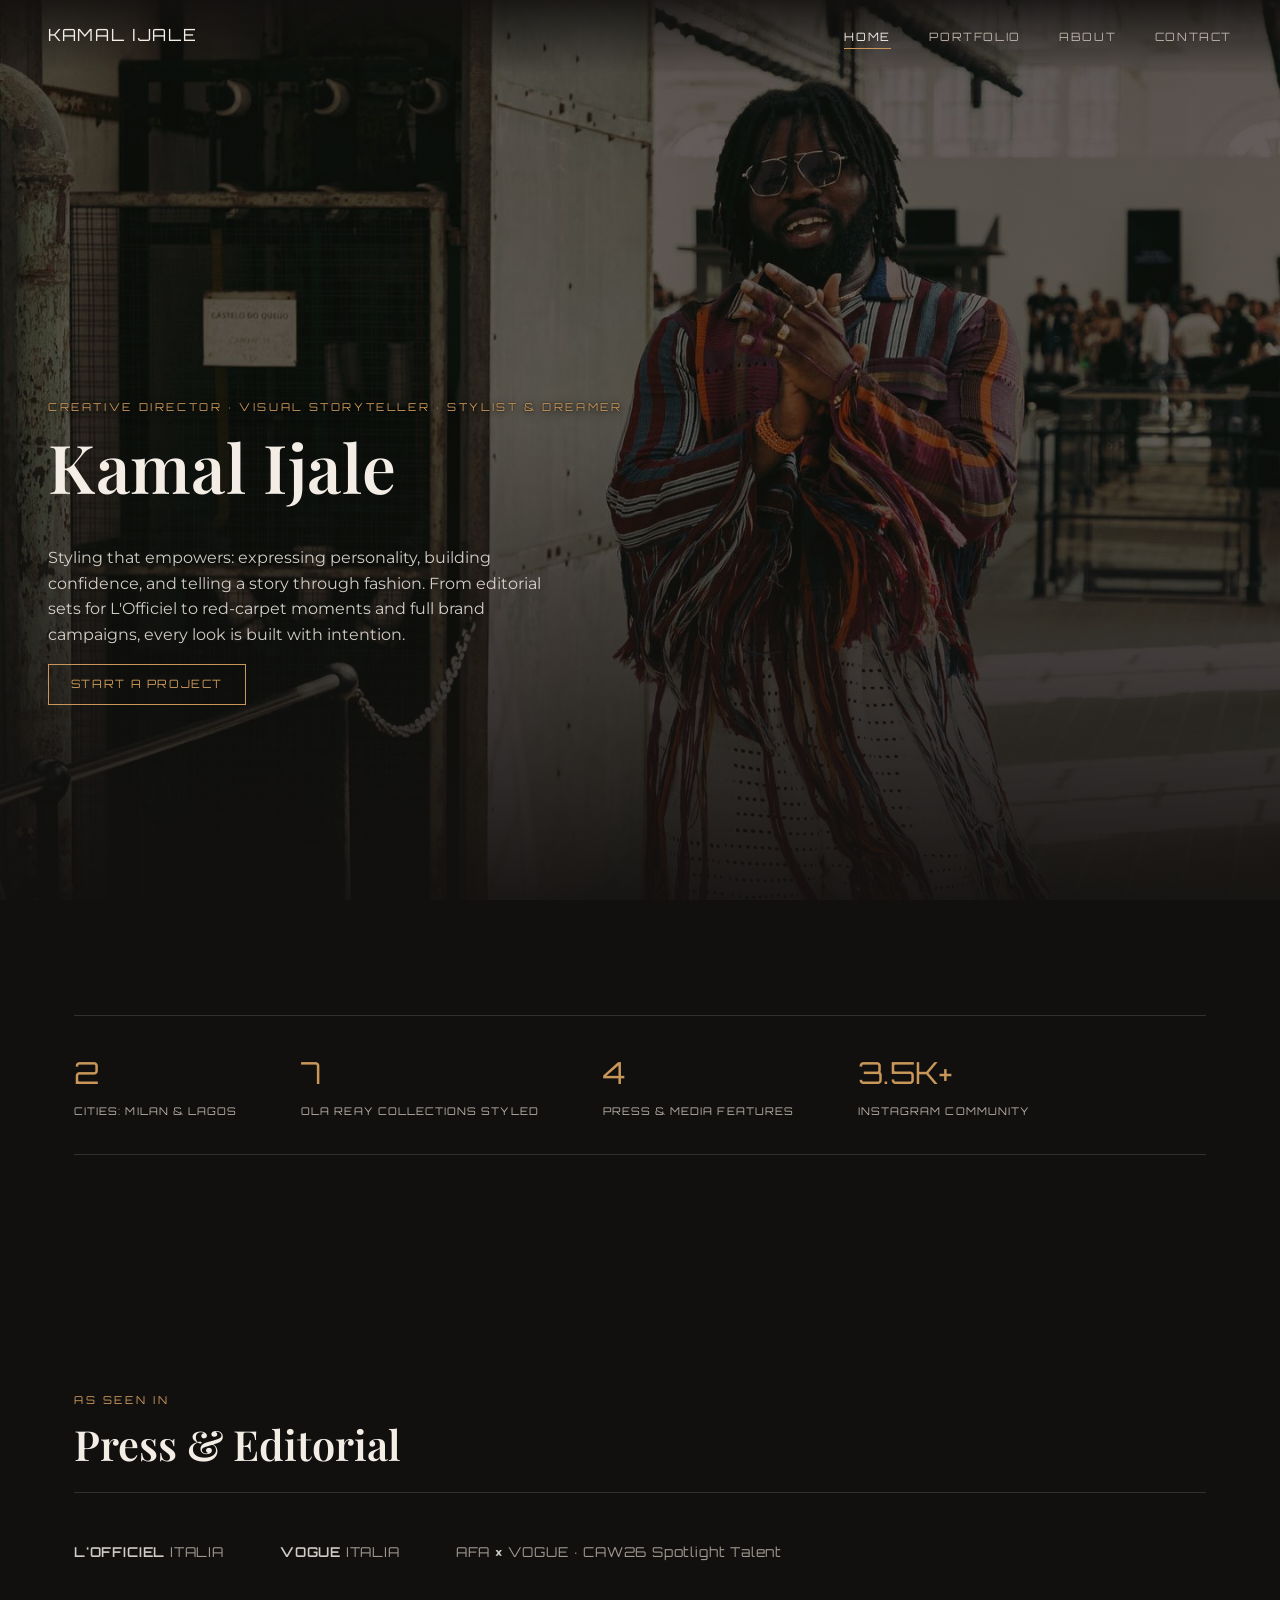
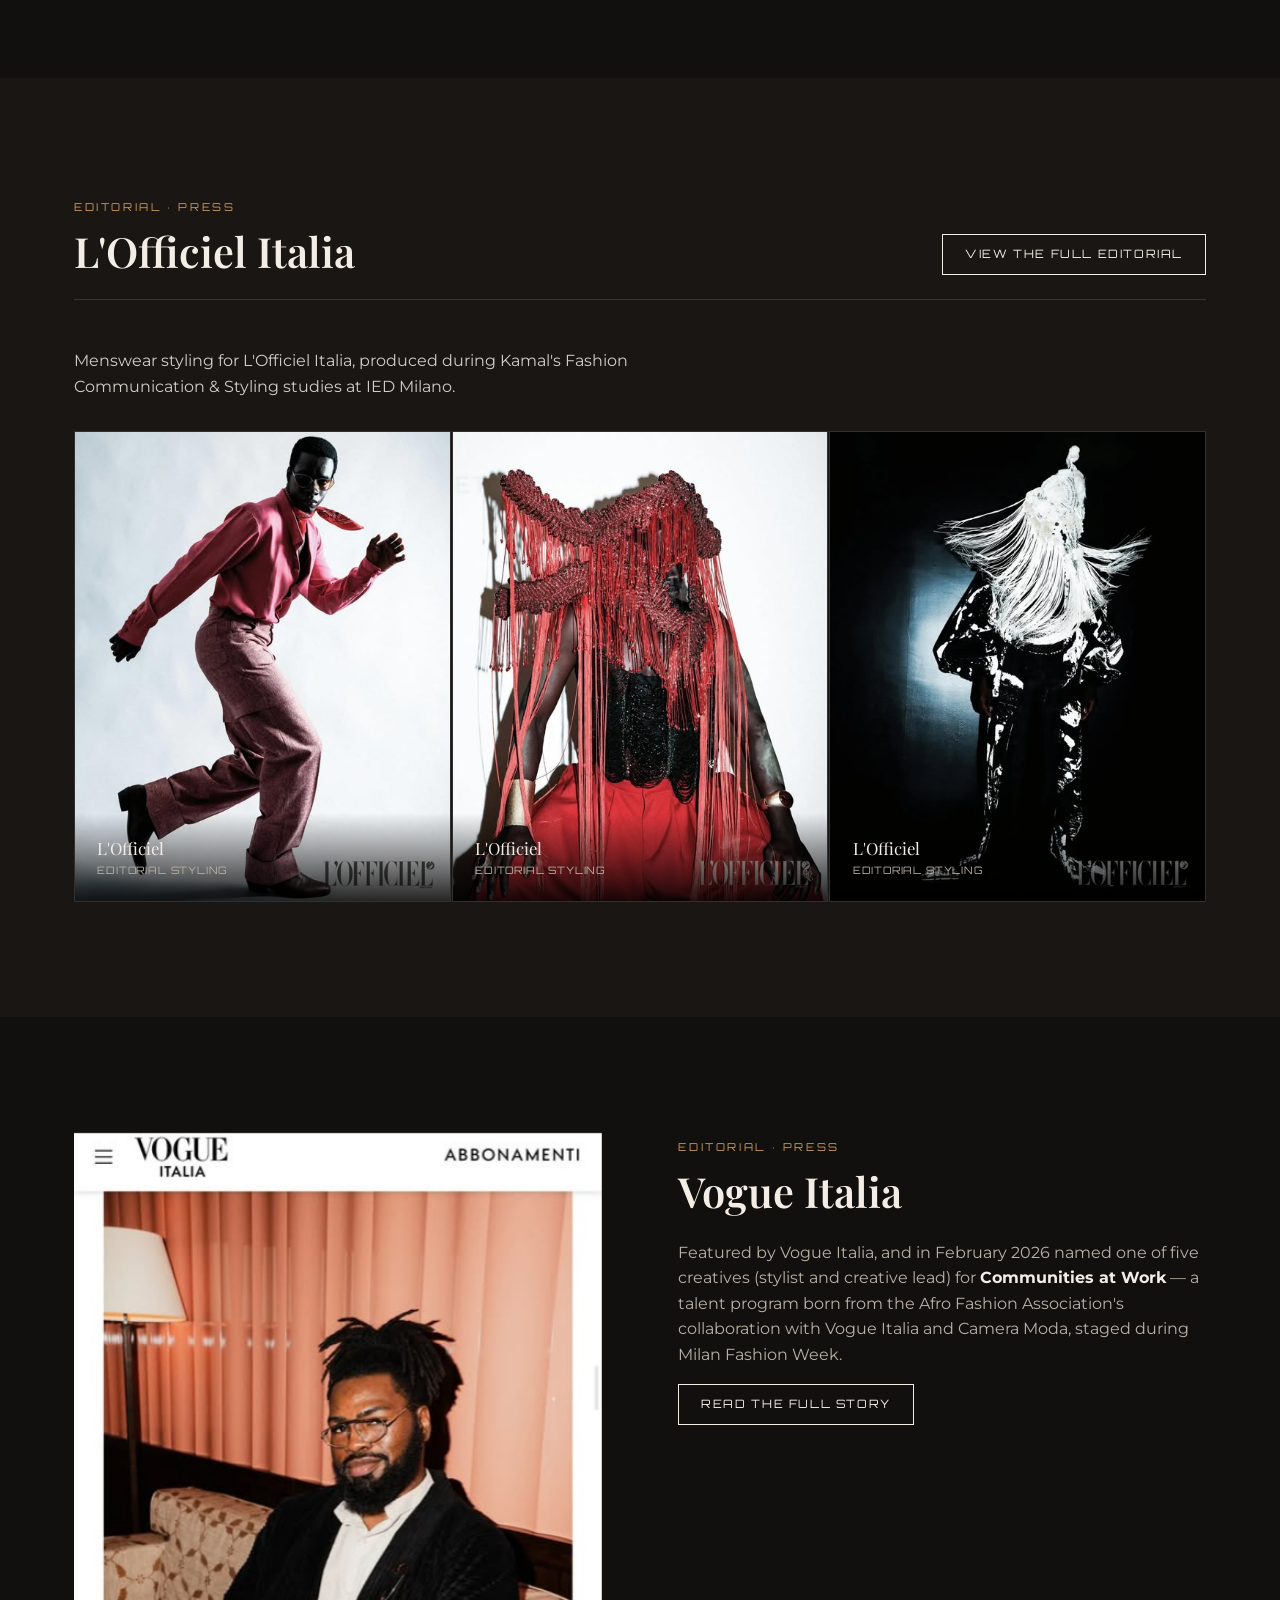
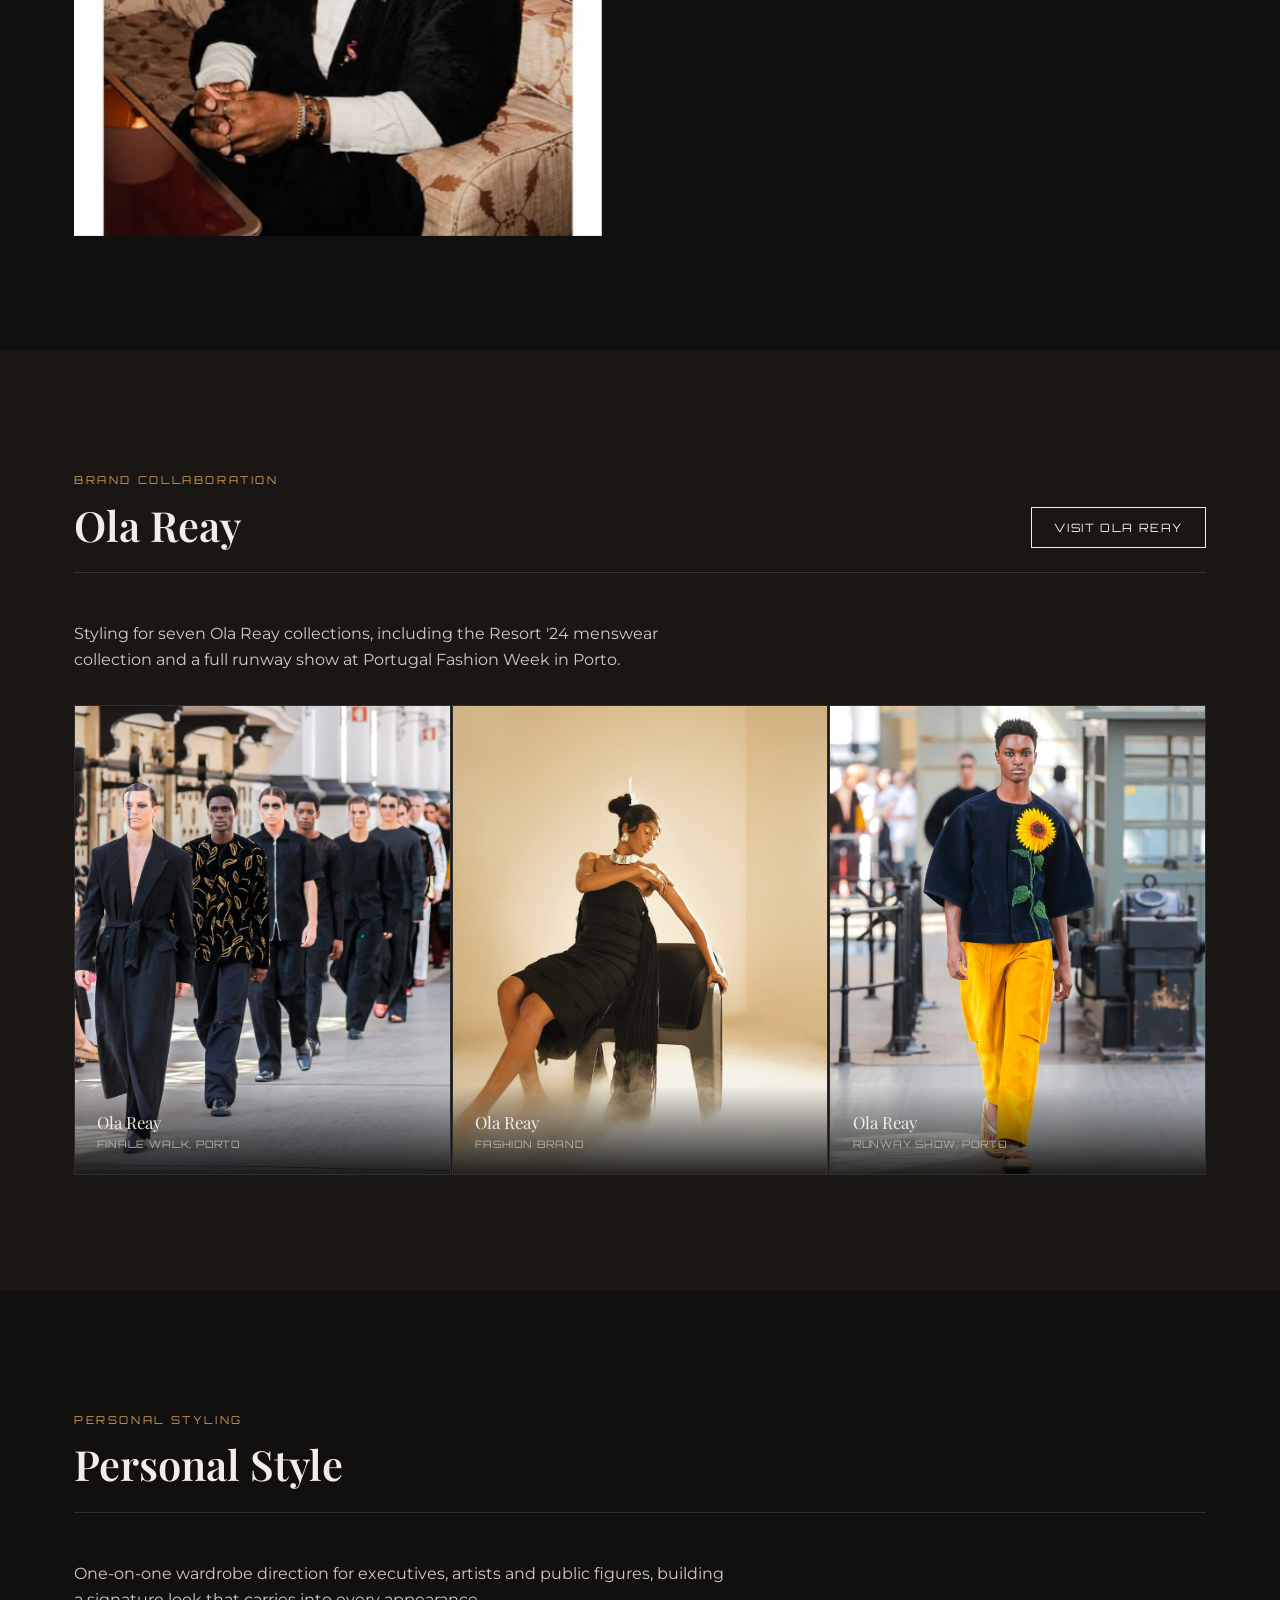
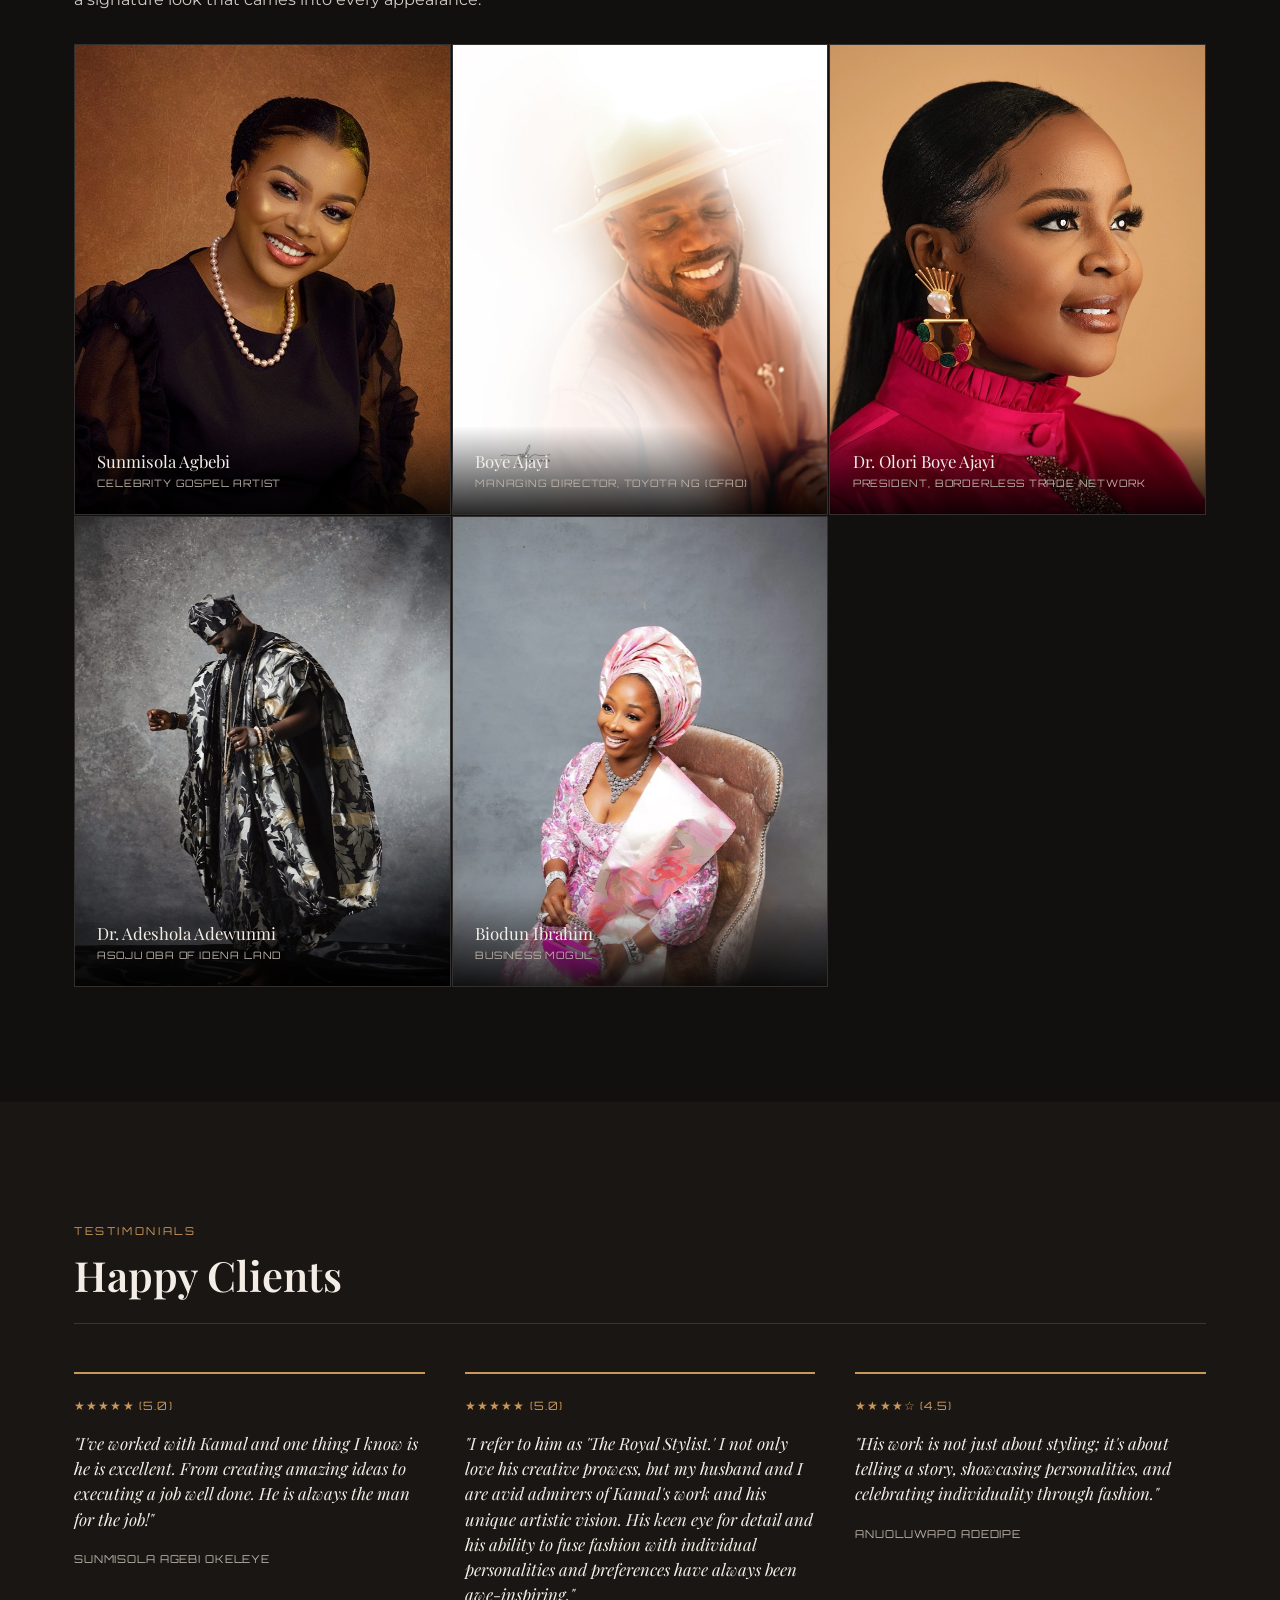
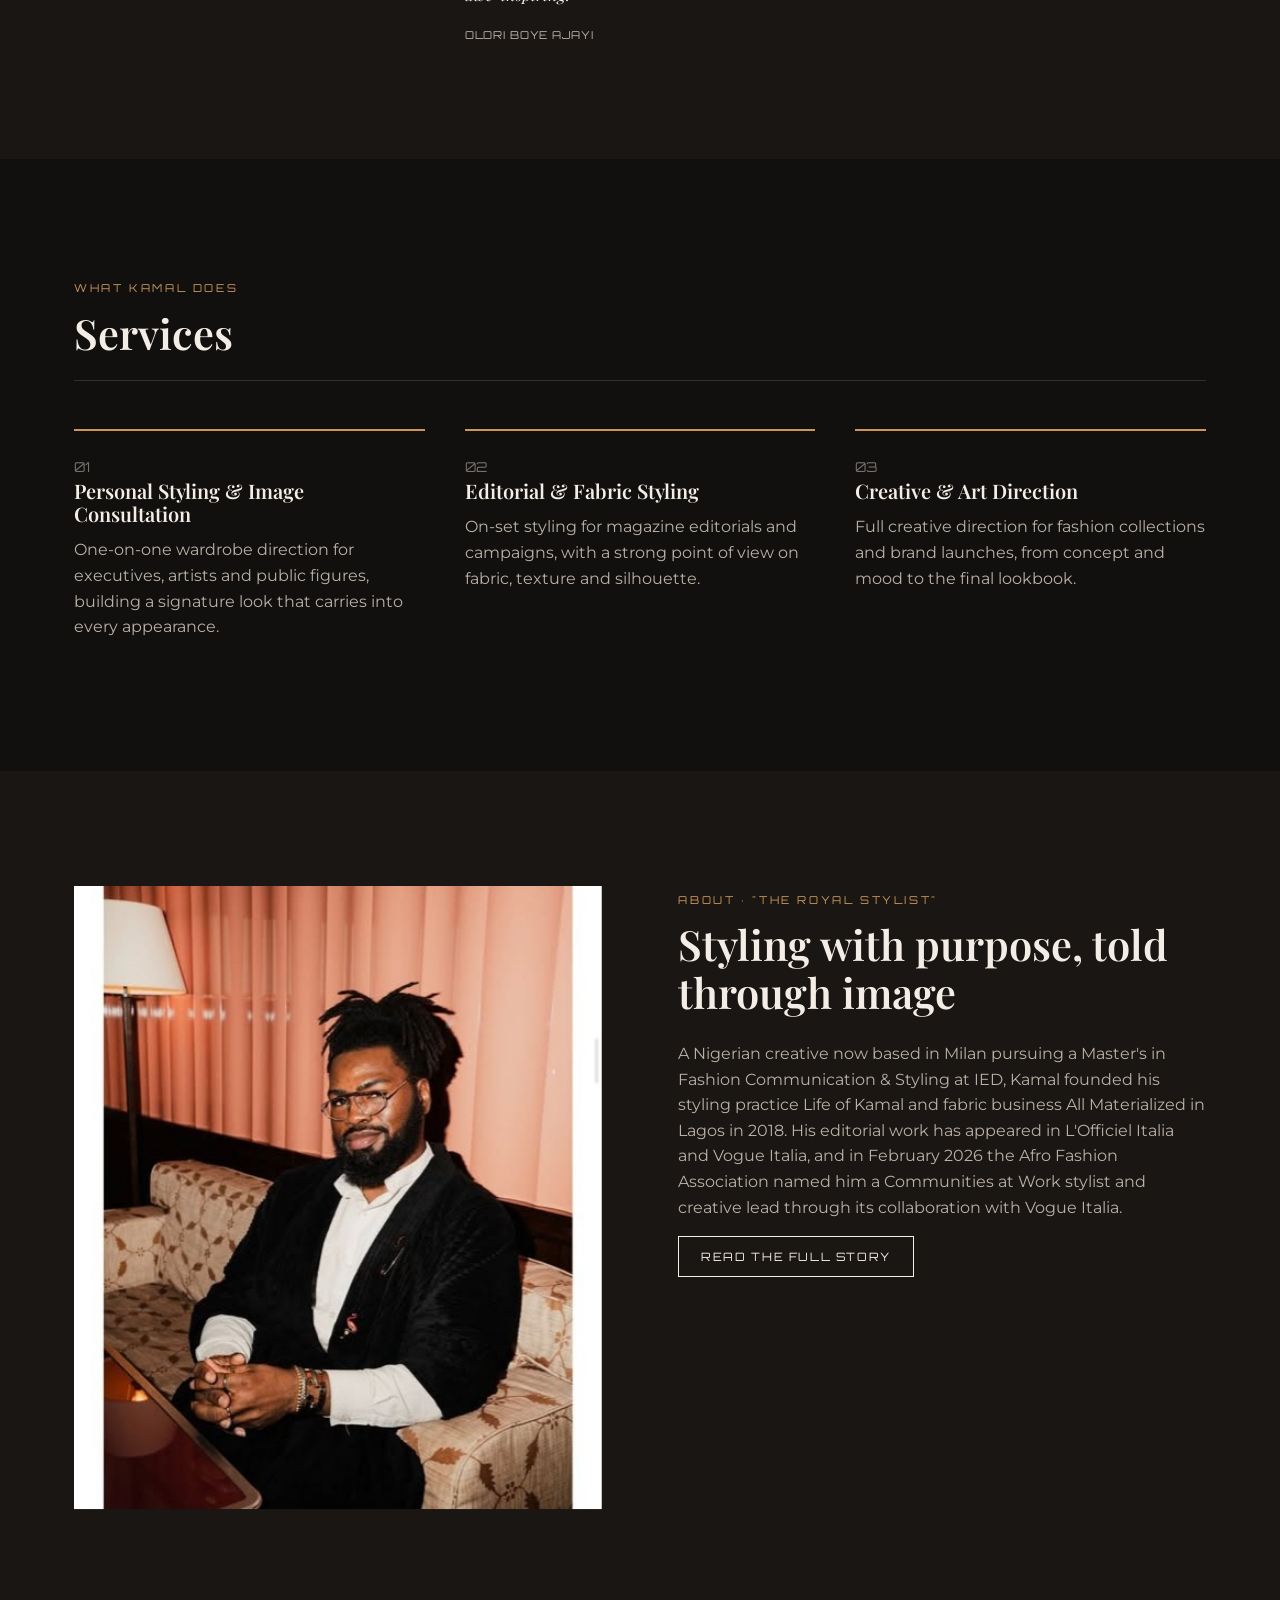
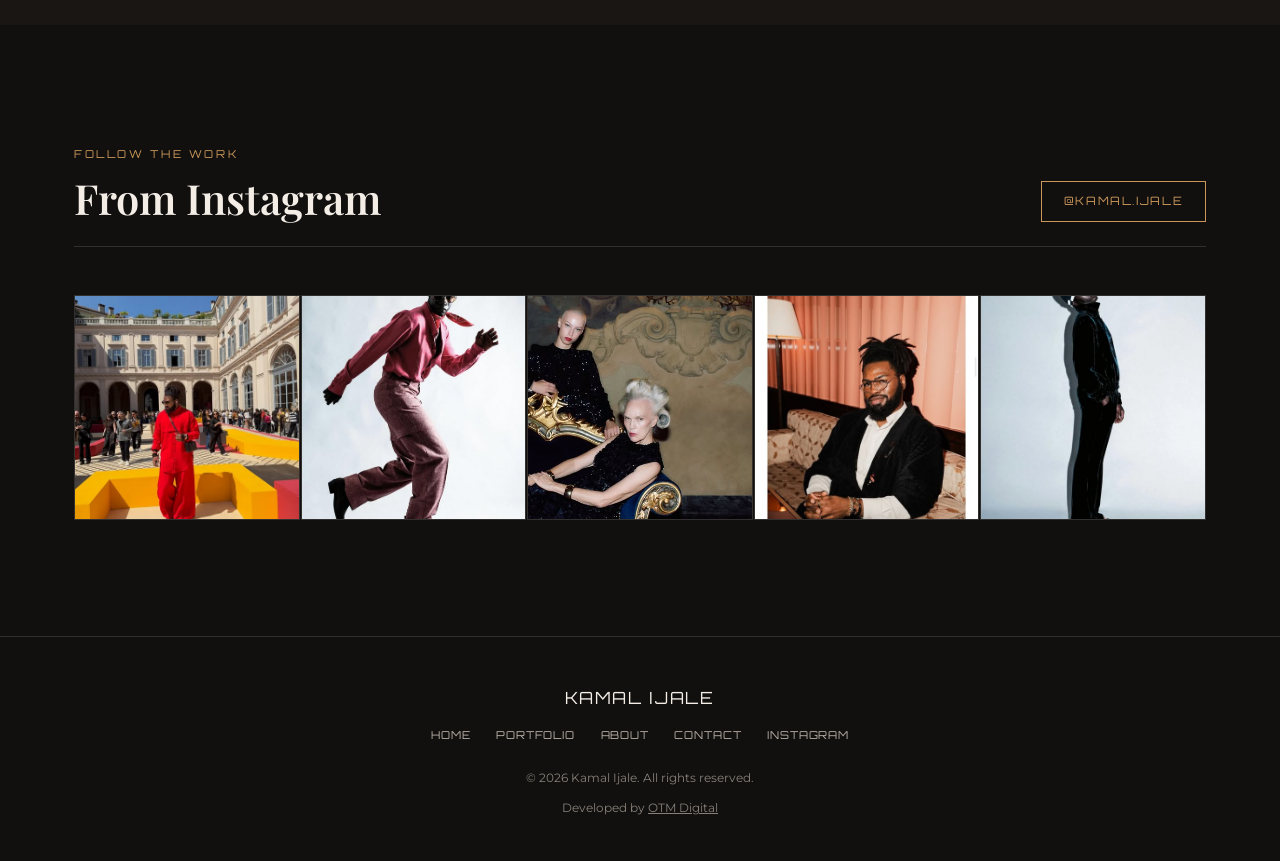
==== commit d55dbbb6: "Recreate Portfolio page with two new editorial projects Sourced from Kamal's PDF portfolio (Google D" ====
--- a/index.html
+++ b/index.html
@@ -21,6 +21,7 @@
   <nav>
     <ul class="nav-links">
       <li><a href="index.html" class="active">Home</a></li>
+      <li><a href="portfolio.html">Portfolio</a></li>
       <li><a href="about.html">About</a></li>
       <li><a href="contact.html">Contact</a></li>
     </ul>
@@ -289,6 +290,7 @@
     <span class="brand">Kamal Ijale</span>
     <ul class="foot-links">
       <li><a href="index.html">Home</a></li>
+      <li><a href="portfolio.html">Portfolio</a></li>
       <li><a href="about.html">About</a></li>
       <li><a href="contact.html">Contact</a></li>
       <li><a href="https://www.instagram.com/kamal.ijale/" target="_blank" rel="noopener">Instagram</a></li>
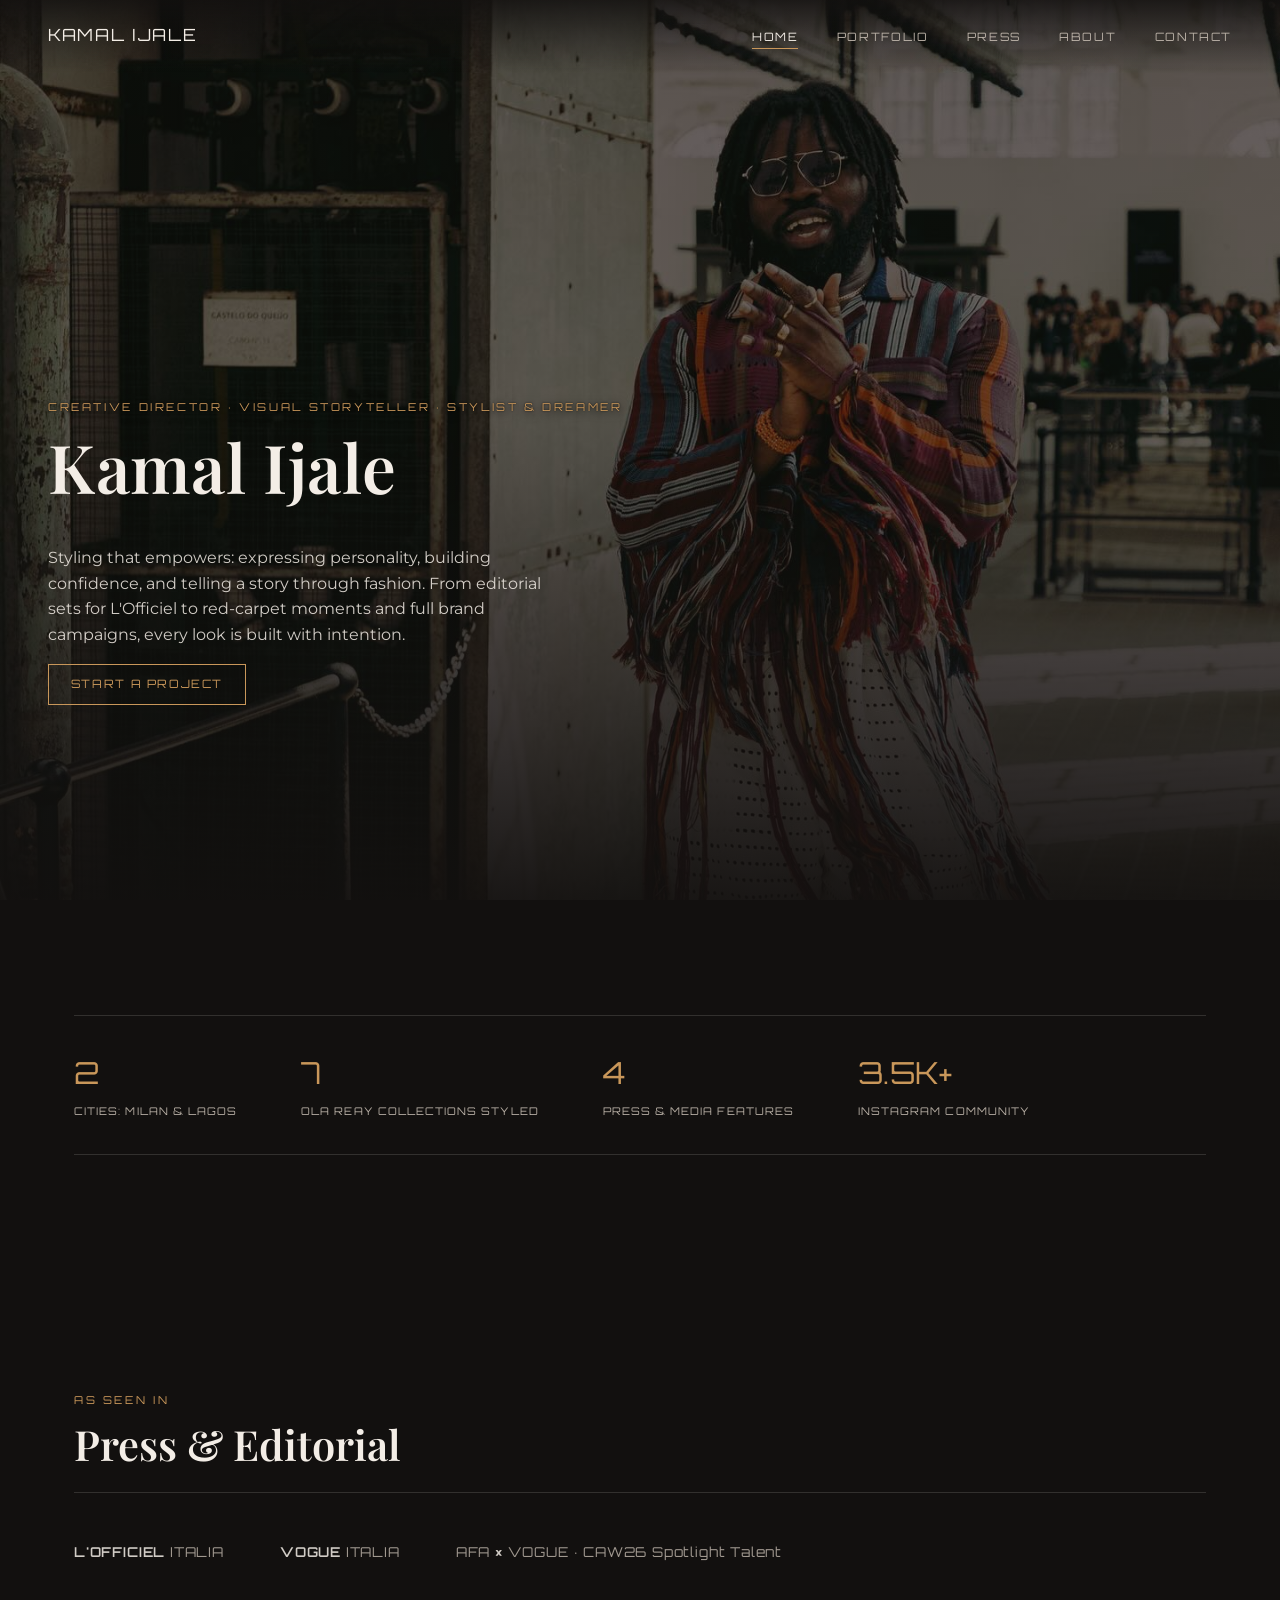
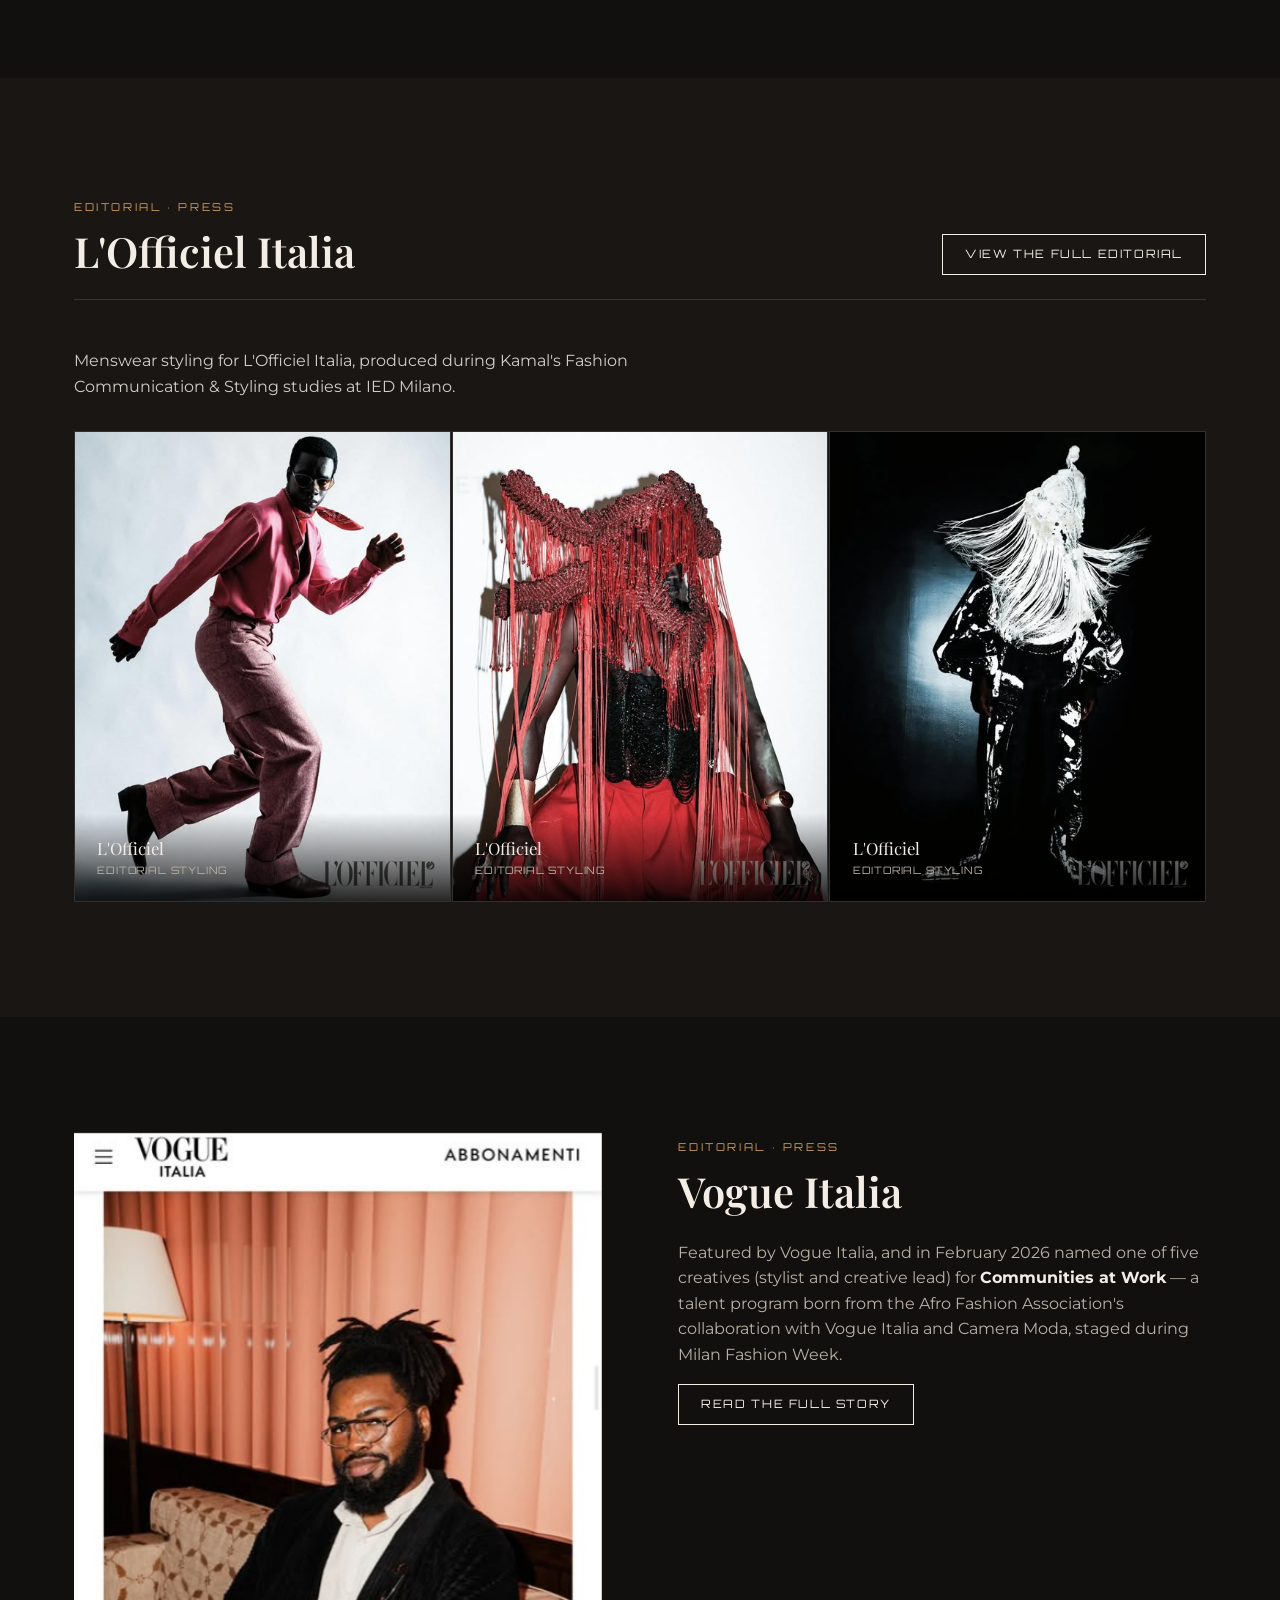
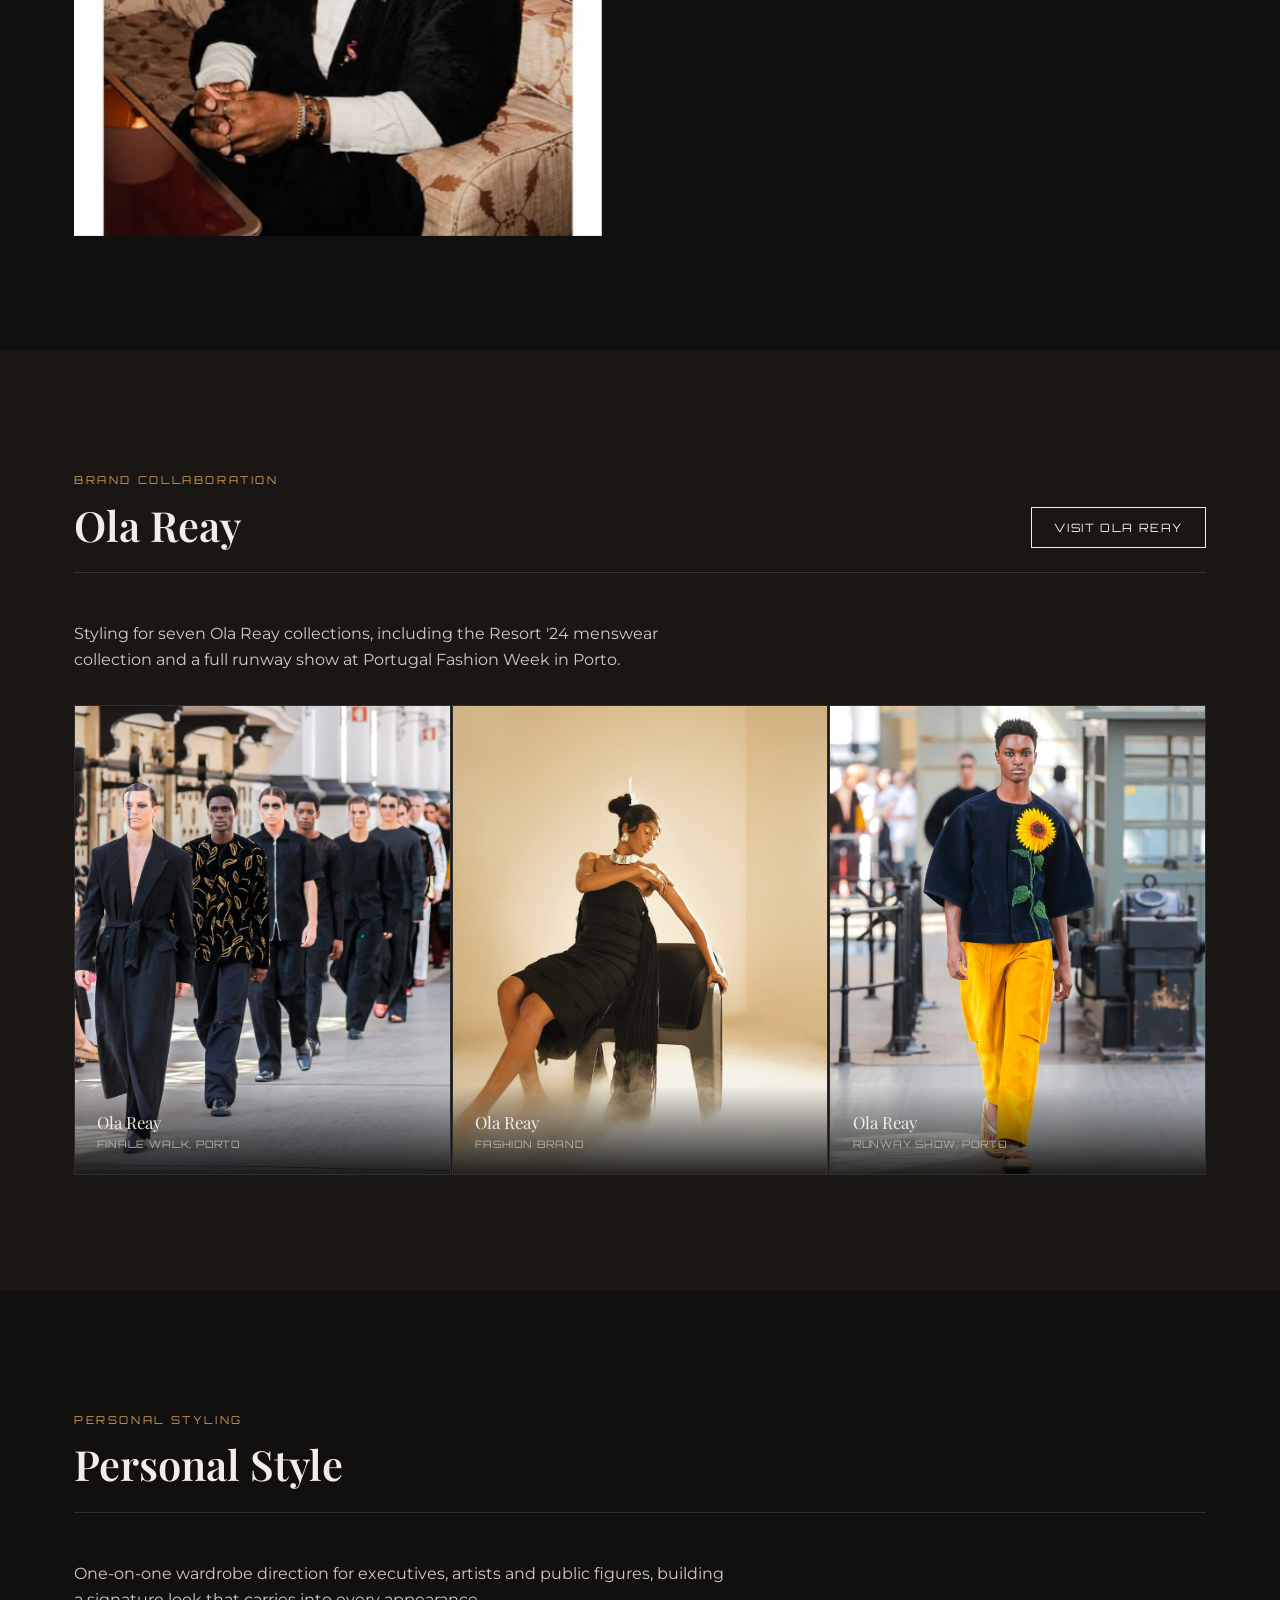
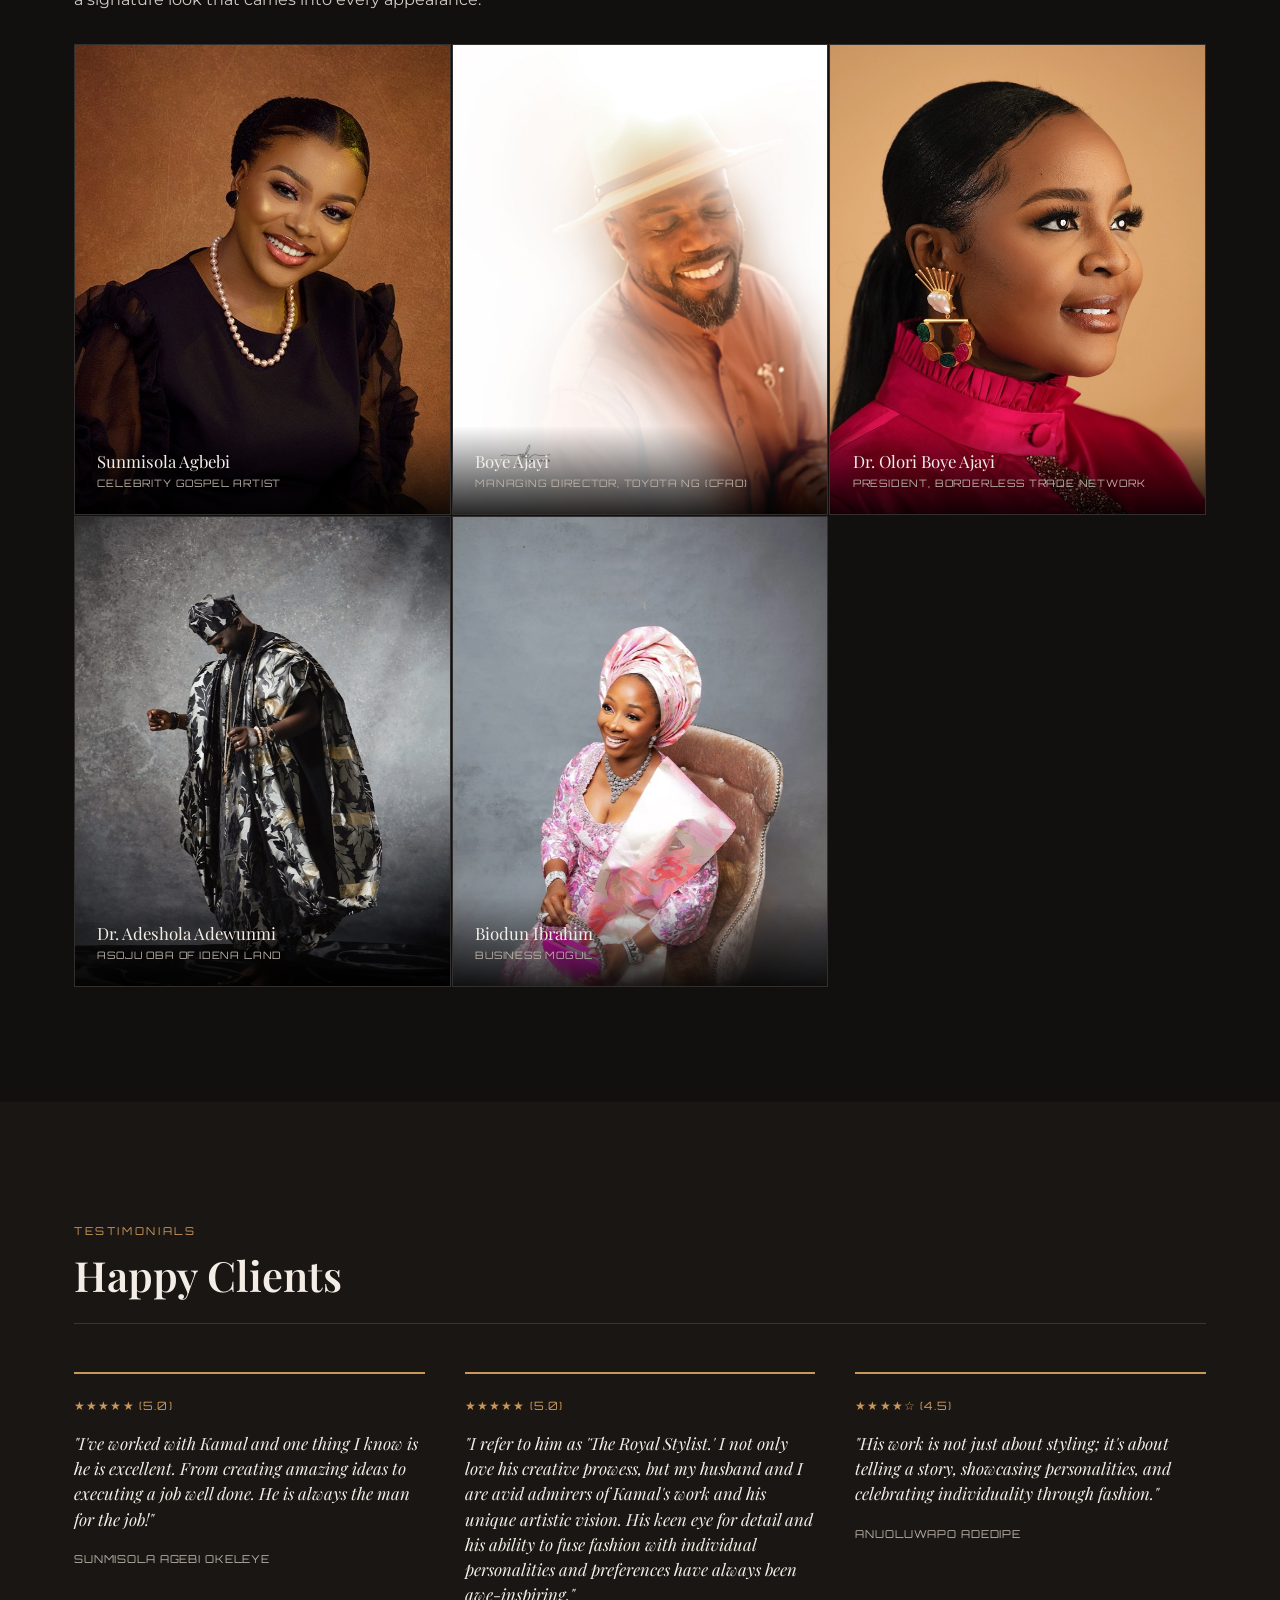
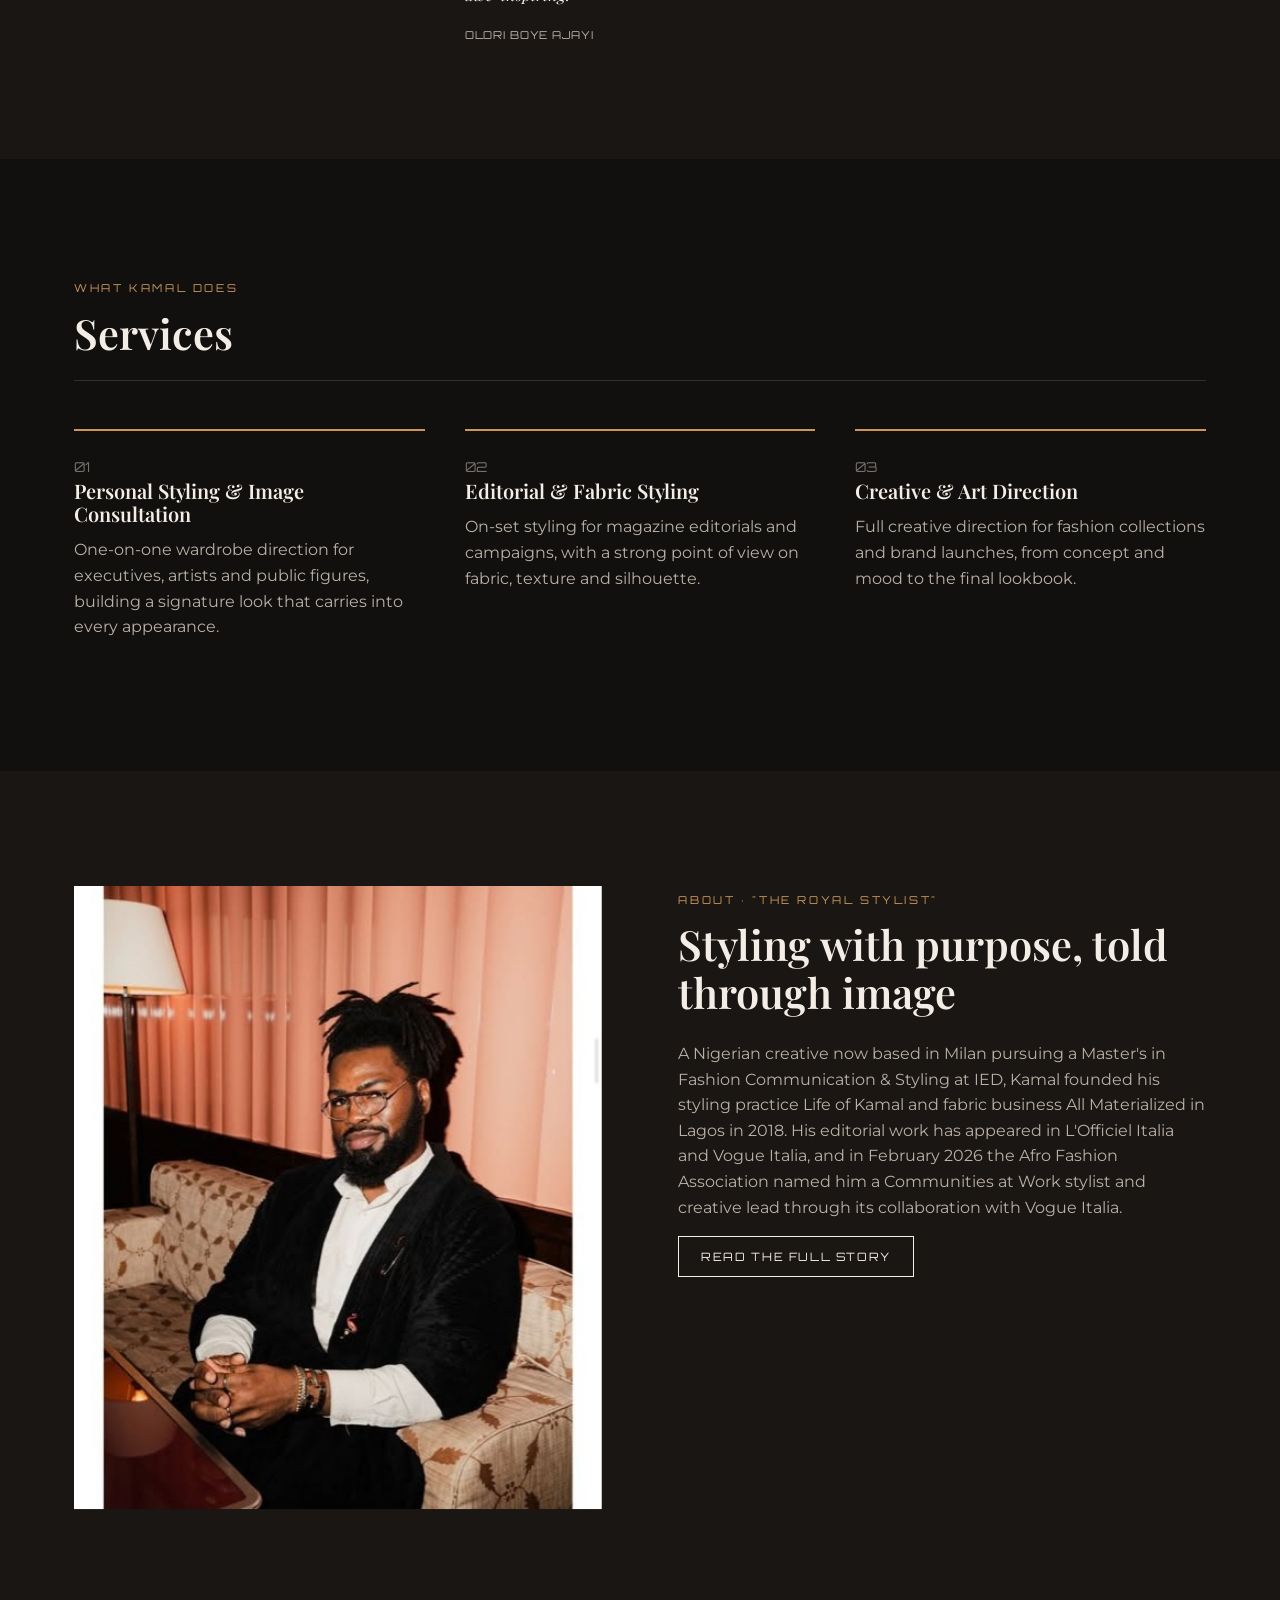
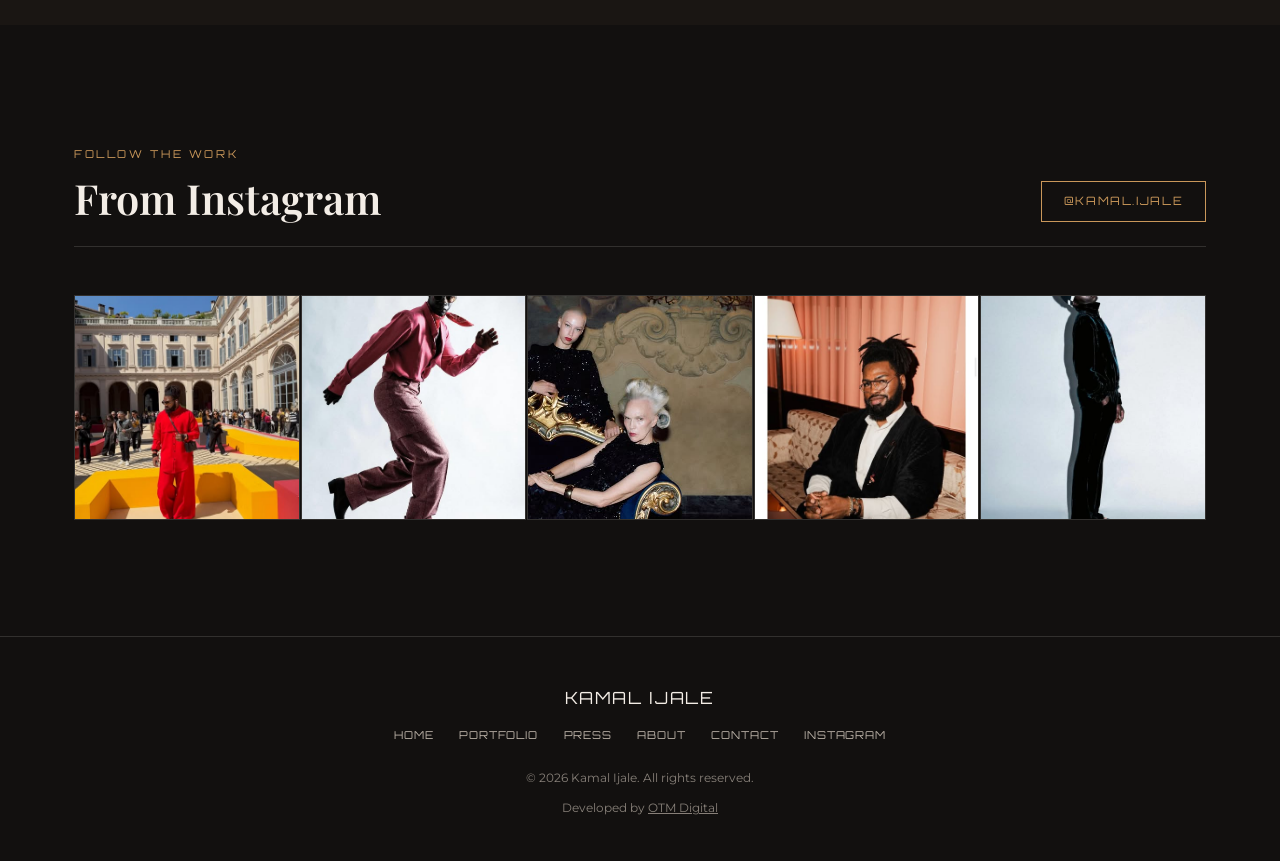
==== commit c237c60f: "Add Press page listing newspaper/site coverage New press.html with 3 verified articles (fetched and " ====
--- a/index.html
+++ b/index.html
@@ -22,6 +22,7 @@
     <ul class="nav-links">
       <li><a href="index.html" class="active">Home</a></li>
       <li><a href="portfolio.html">Portfolio</a></li>
+      <li><a href="press.html">Press</a></li>
       <li><a href="about.html">About</a></li>
       <li><a href="contact.html">Contact</a></li>
     </ul>
@@ -291,6 +292,7 @@
     <ul class="foot-links">
       <li><a href="index.html">Home</a></li>
       <li><a href="portfolio.html">Portfolio</a></li>
+      <li><a href="press.html">Press</a></li>
       <li><a href="about.html">About</a></li>
       <li><a href="contact.html">Contact</a></li>
       <li><a href="https://www.instagram.com/kamal.ijale/" target="_blank" rel="noopener">Instagram</a></li>
--- a/assets/css/style.css
+++ b/assets/css/style.css
@@ -403,6 +403,46 @@
 }
 .press-mark strong { color: var(--ink); font-weight: 600; }
 
+/* ---------- Press articles (news.html) ---------- */
+.press-list {
+  display: grid;
+  gap: 2rem;
+}
+.press-card {
+  display: grid;
+  grid-template-columns: 1fr auto;
+  align-items: start;
+  gap: 1.5rem;
+  padding: 2rem 0;
+  border-top: 1px solid var(--rule);
+}
+.press-card:last-child { border-bottom: 1px solid var(--rule); }
+.press-card .outlet {
+  font-family: var(--font-futuristic);
+  font-size: 0.72rem;
+  letter-spacing: 0.1em;
+  text-transform: uppercase;
+  color: var(--accent);
+  display: block;
+  margin-bottom: 0.6rem;
+}
+.press-card h3 {
+  margin: 0 0 0.6rem;
+  font-size: 1.3rem;
+}
+.press-card .press-date {
+  font-family: var(--font-futuristic);
+  font-size: 0.68rem;
+  letter-spacing: 0.06em;
+  color: var(--ink-muted);
+  display: block;
+  margin-bottom: 0.8rem;
+}
+.press-card p { color: var(--ink); opacity: 0.85; max-width: 65ch; }
+@media (max-width: 700px) {
+  .press-card { grid-template-columns: 1fr; }
+}
+
 /* ---------- Services ---------- */
 .services-grid {
   display: grid;
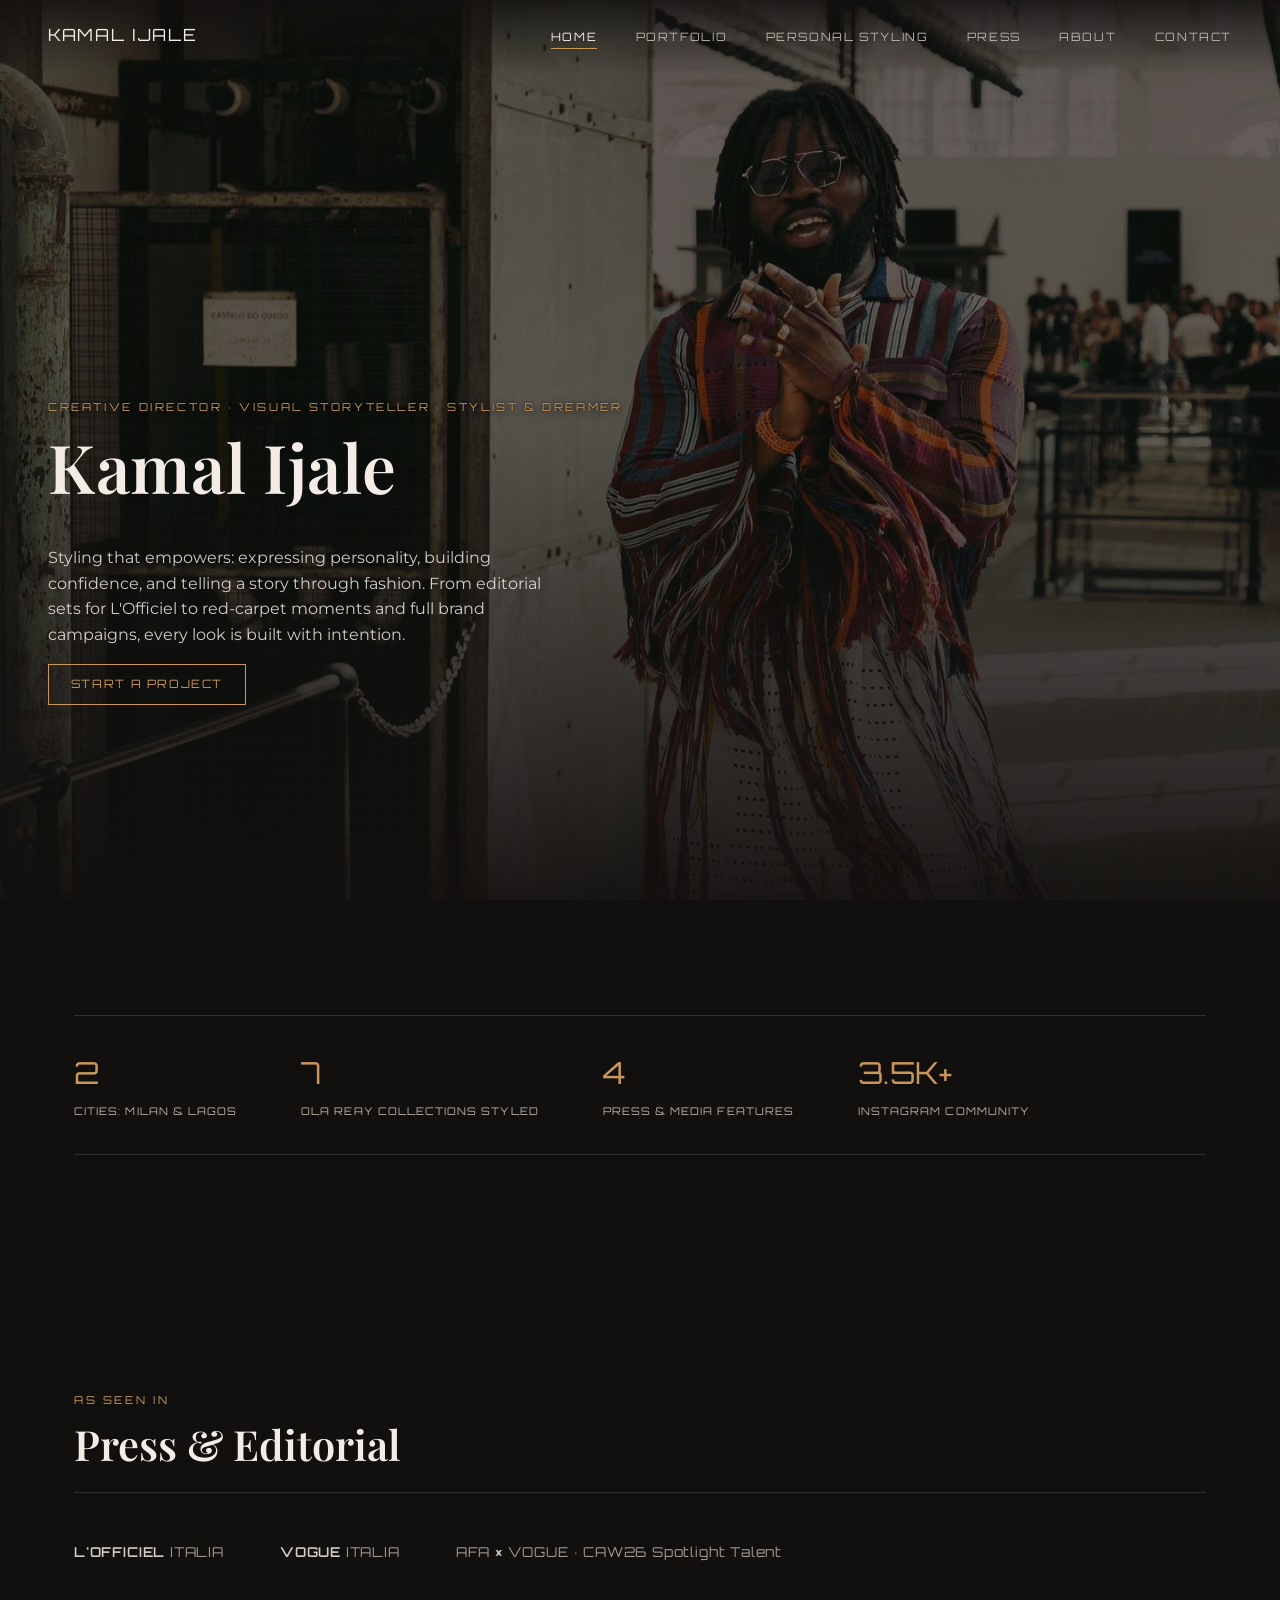
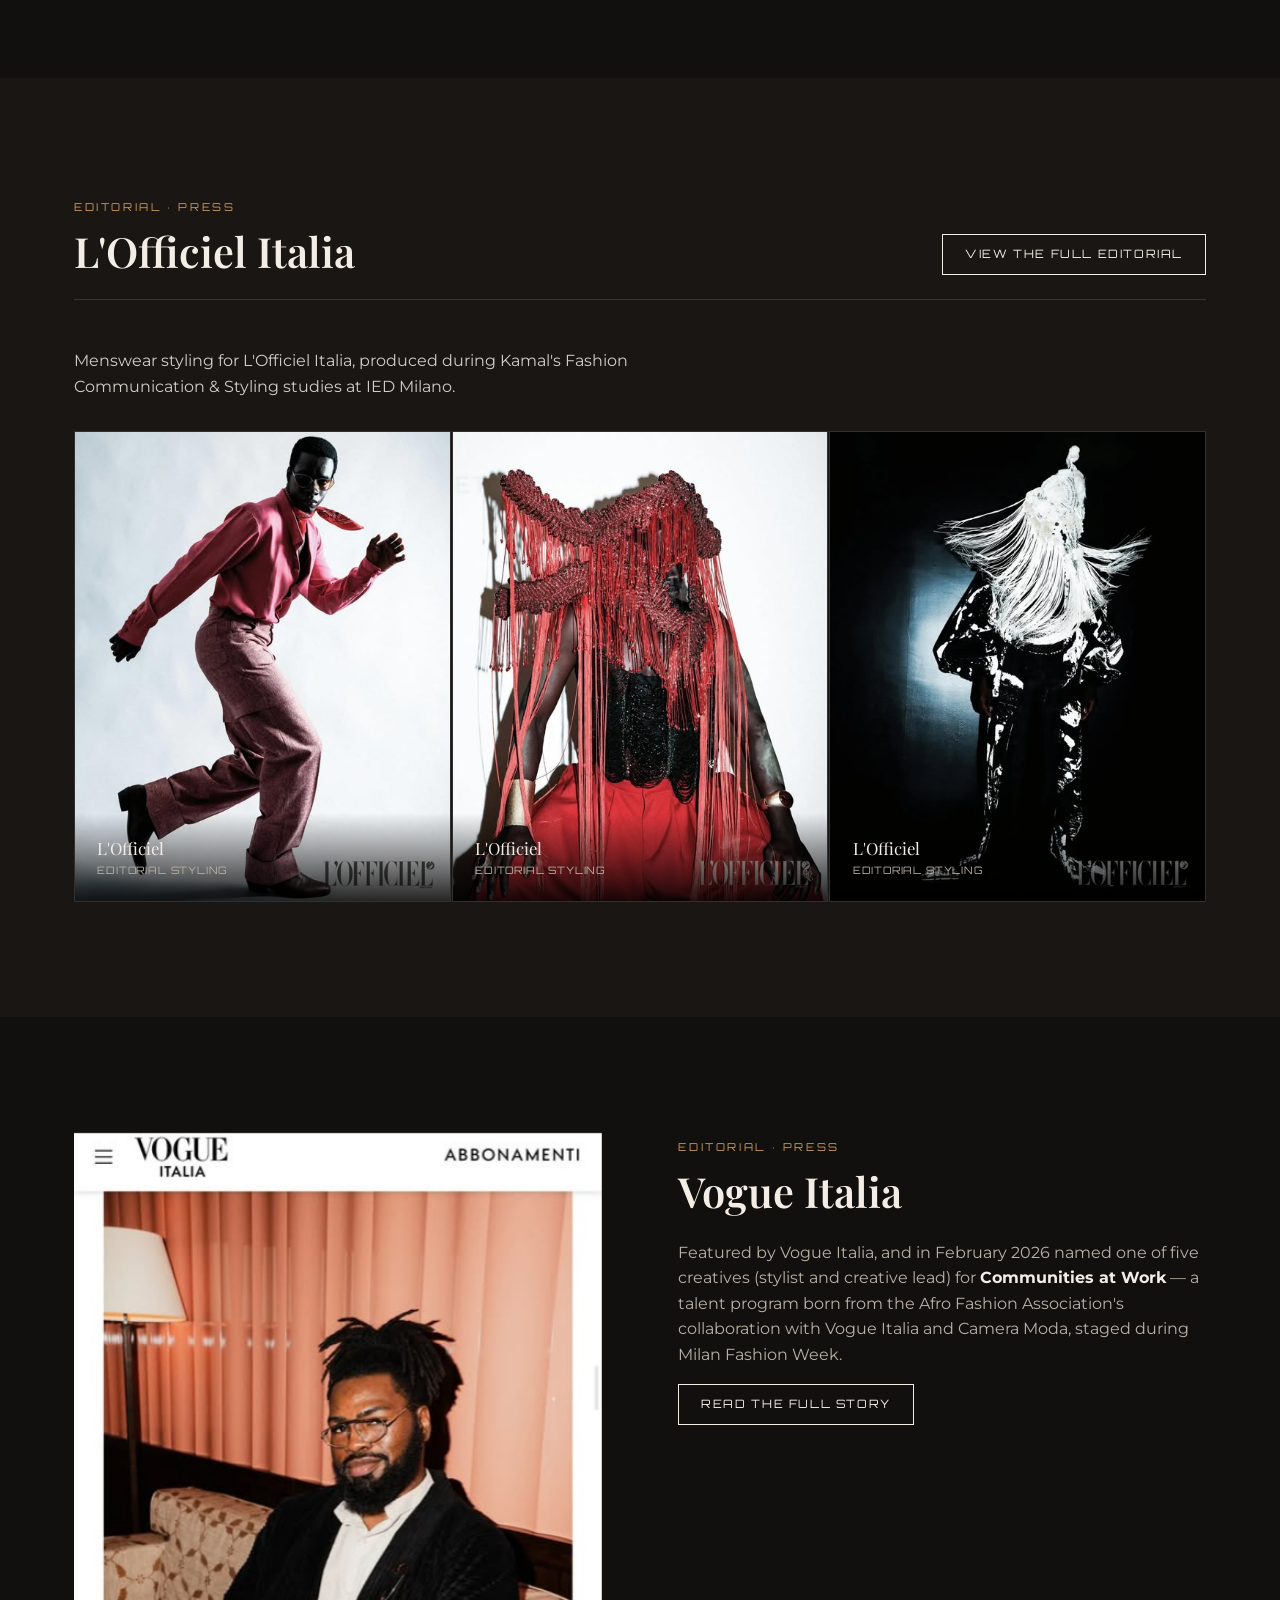
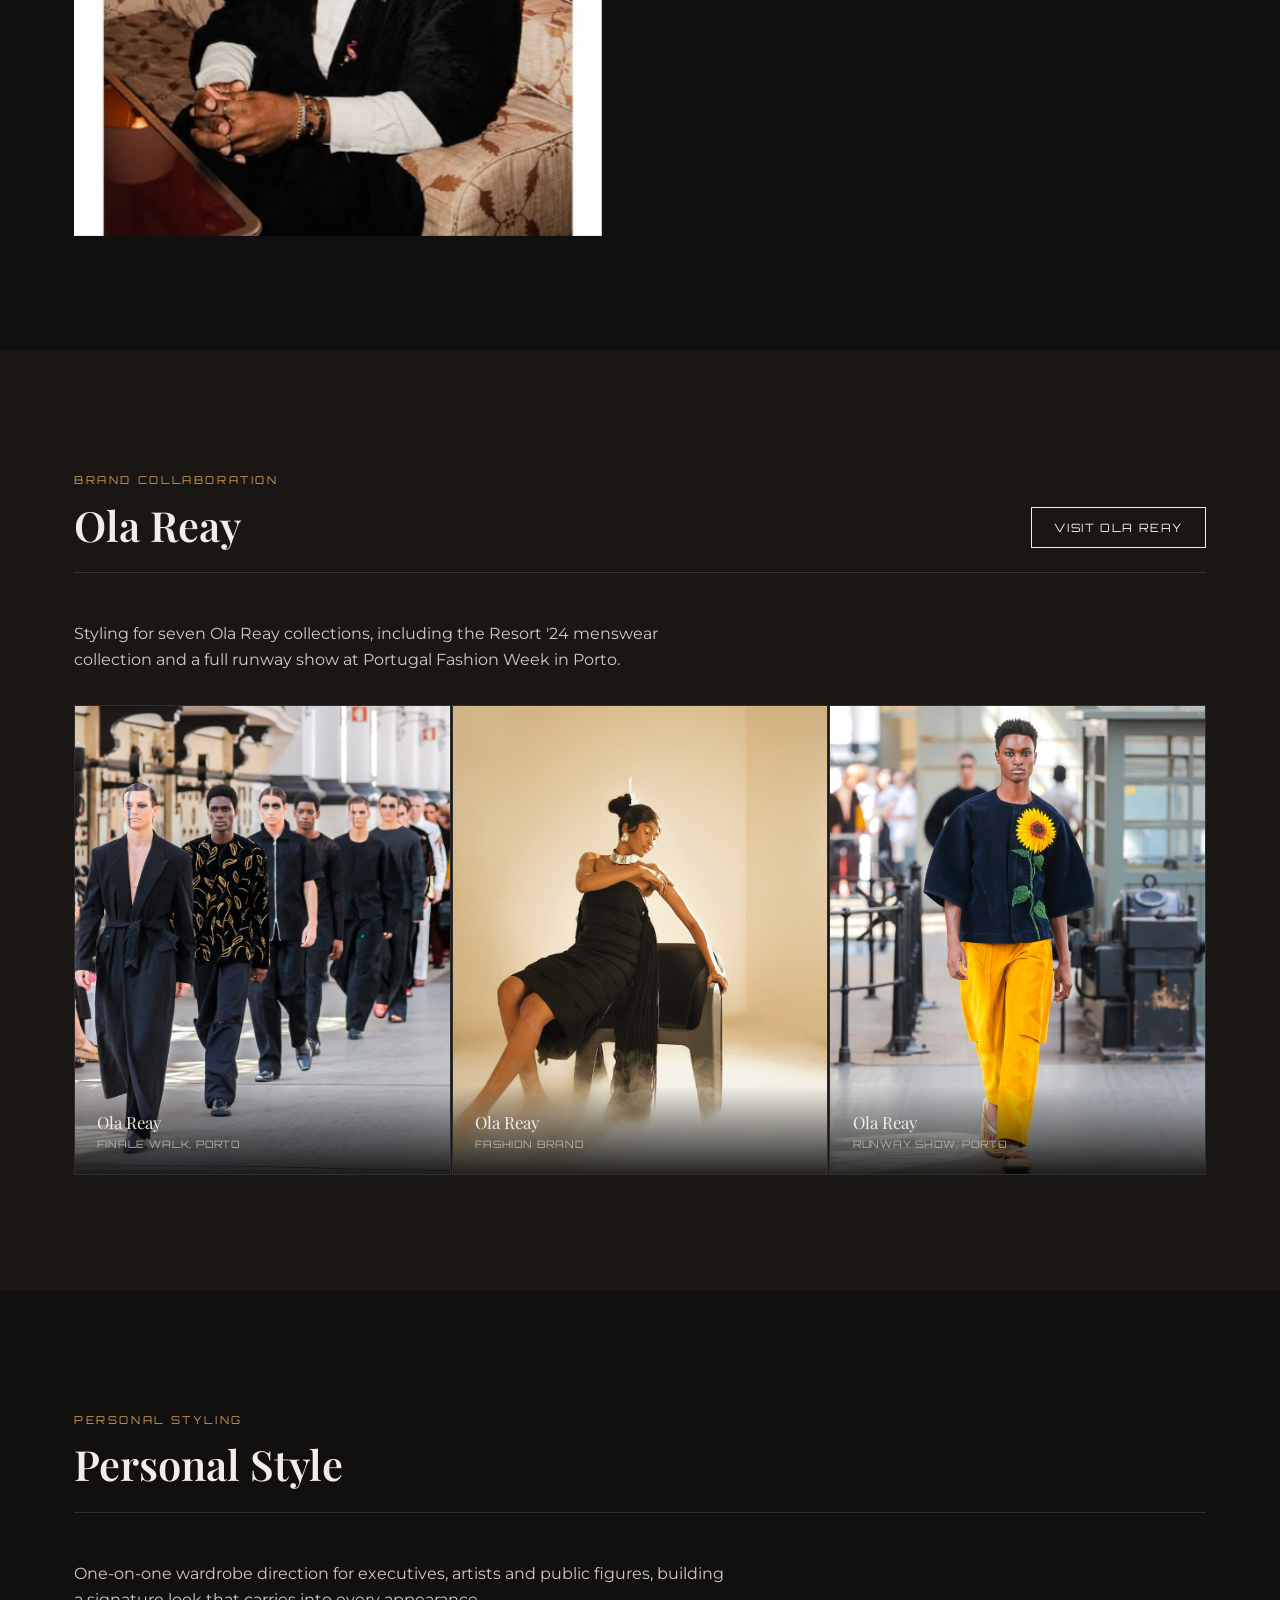
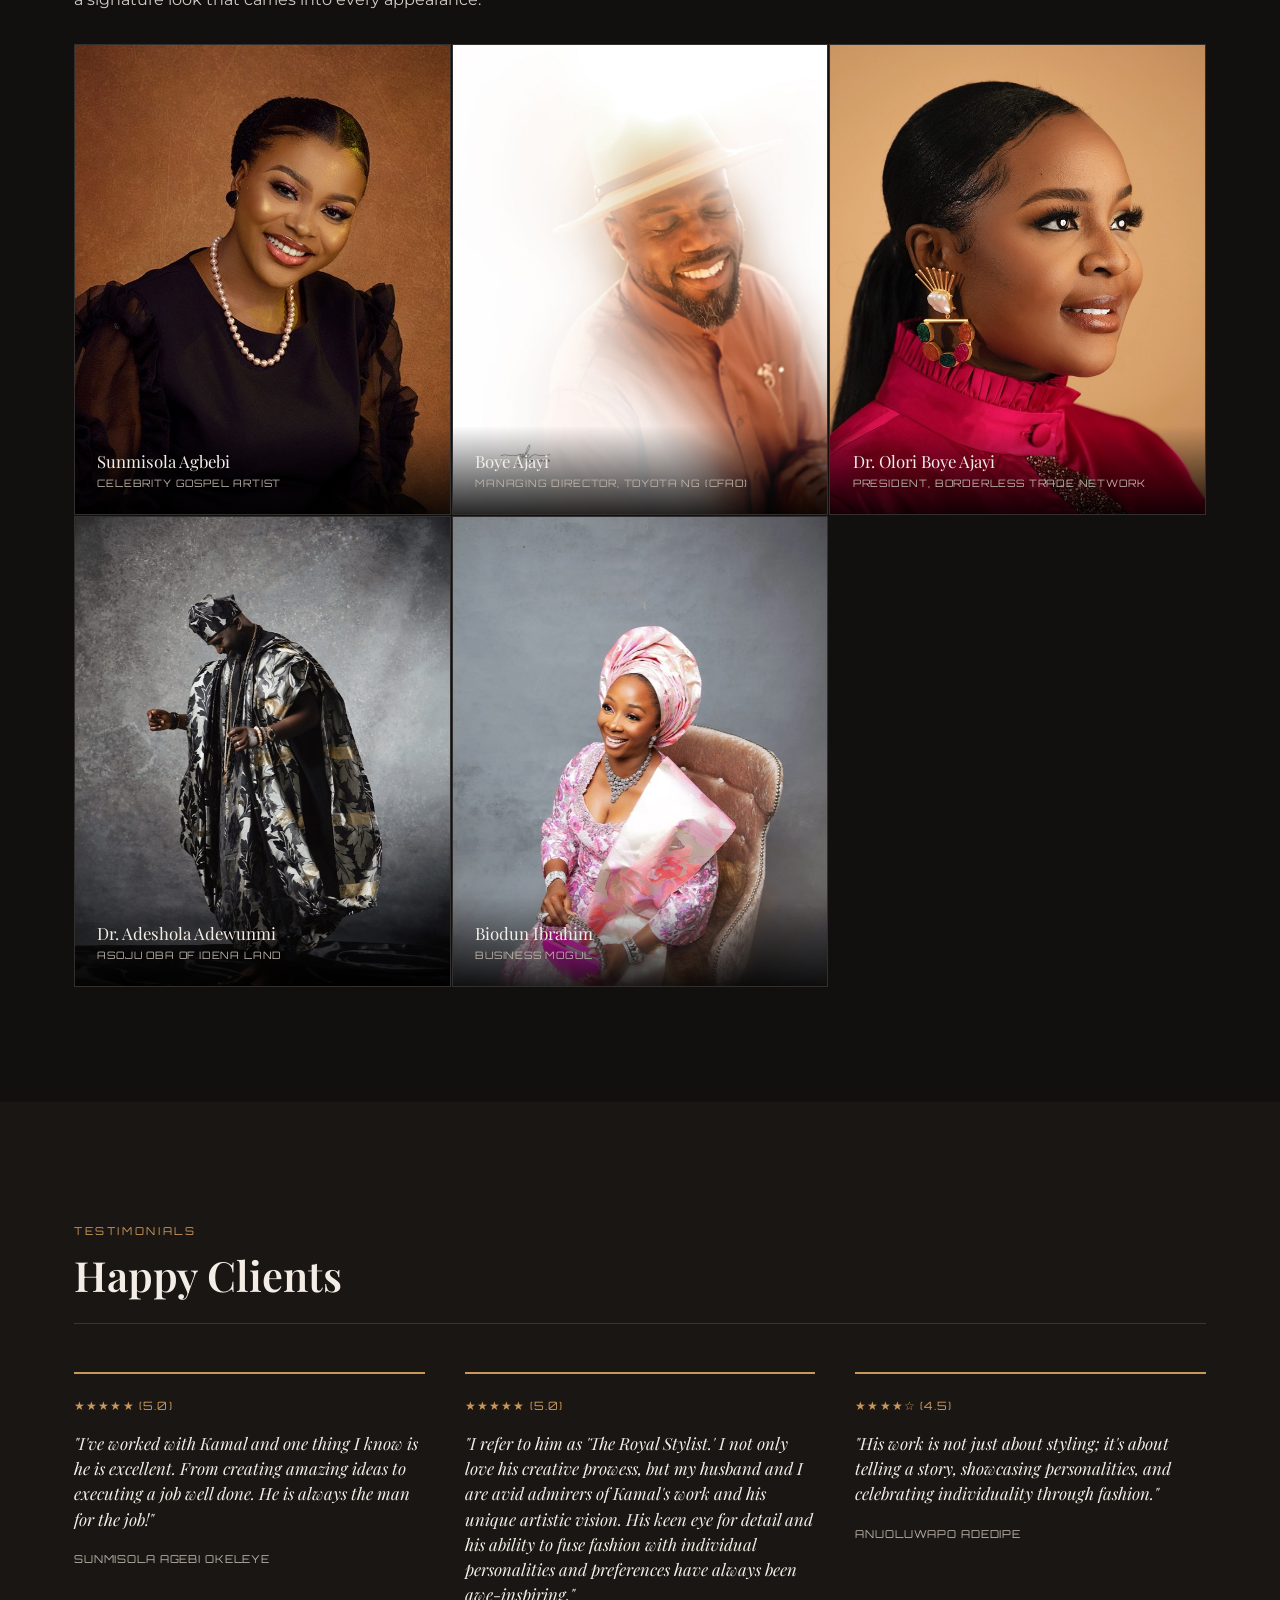
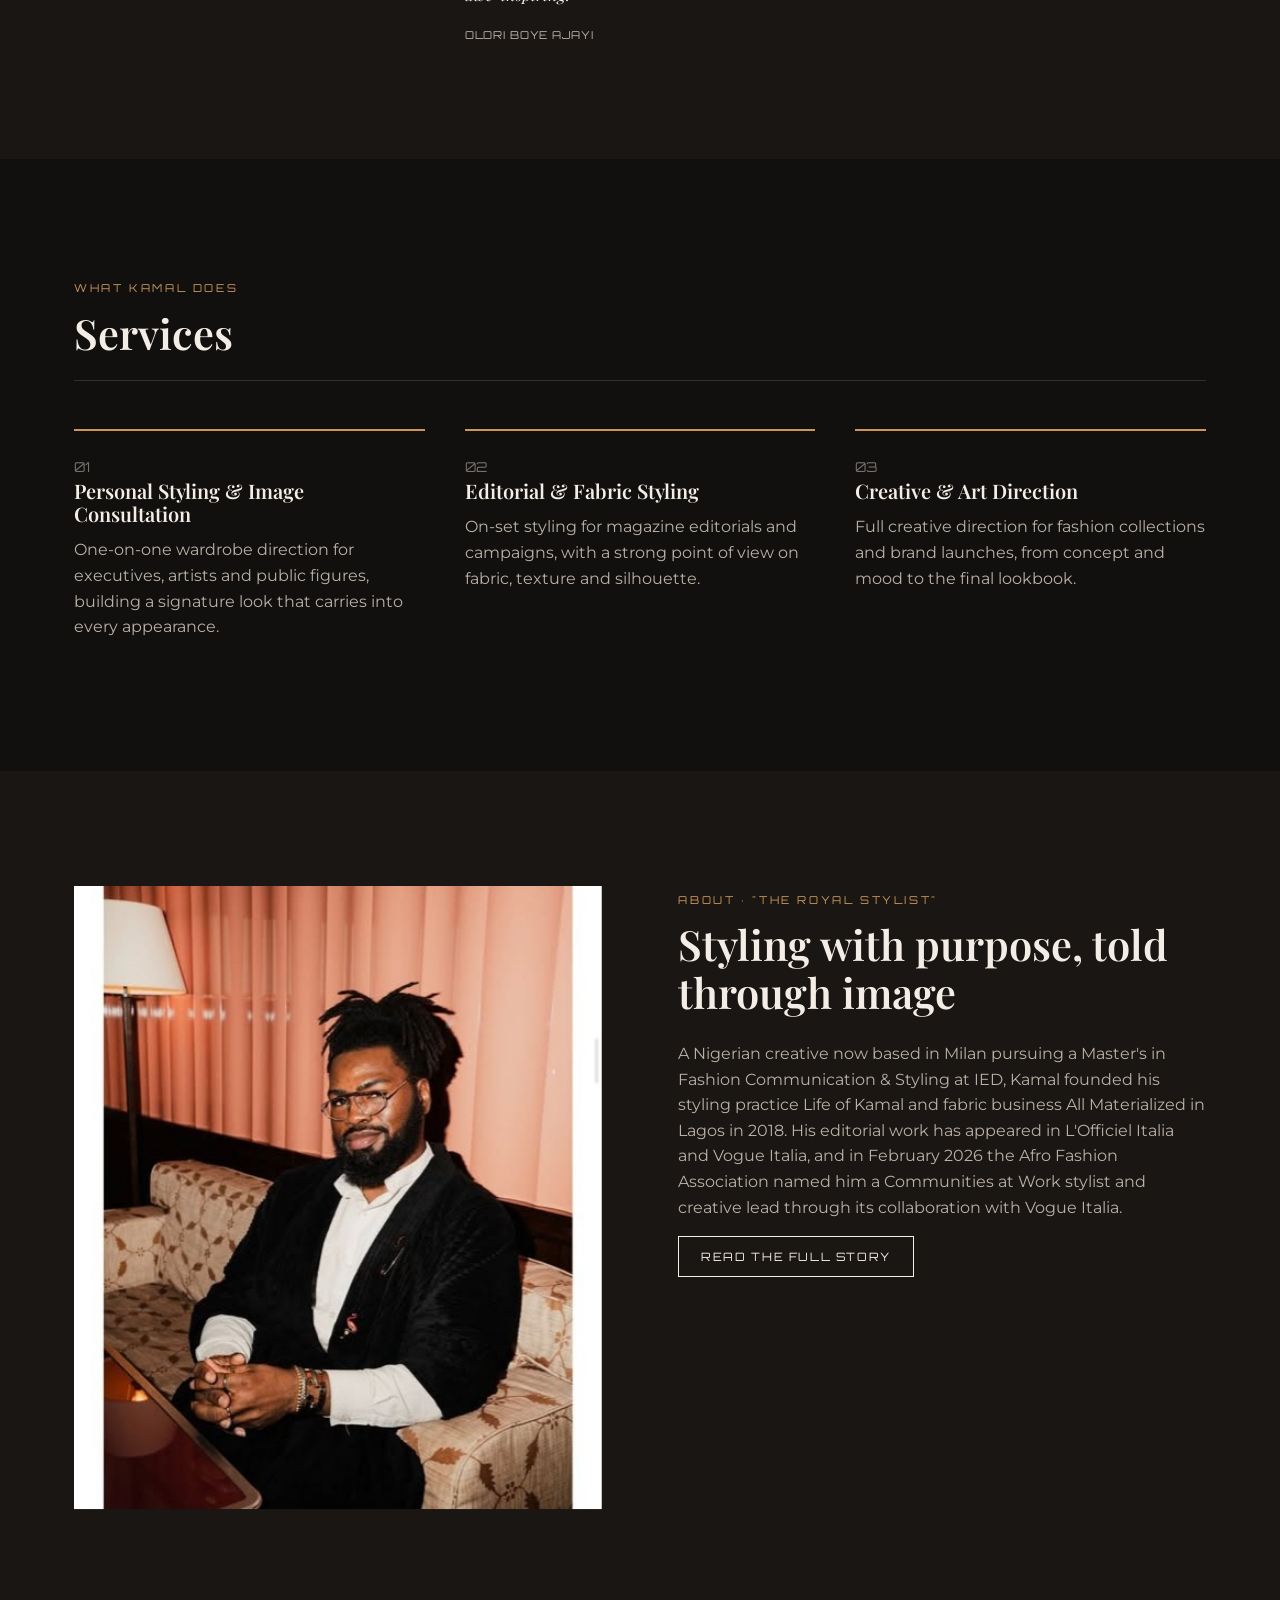
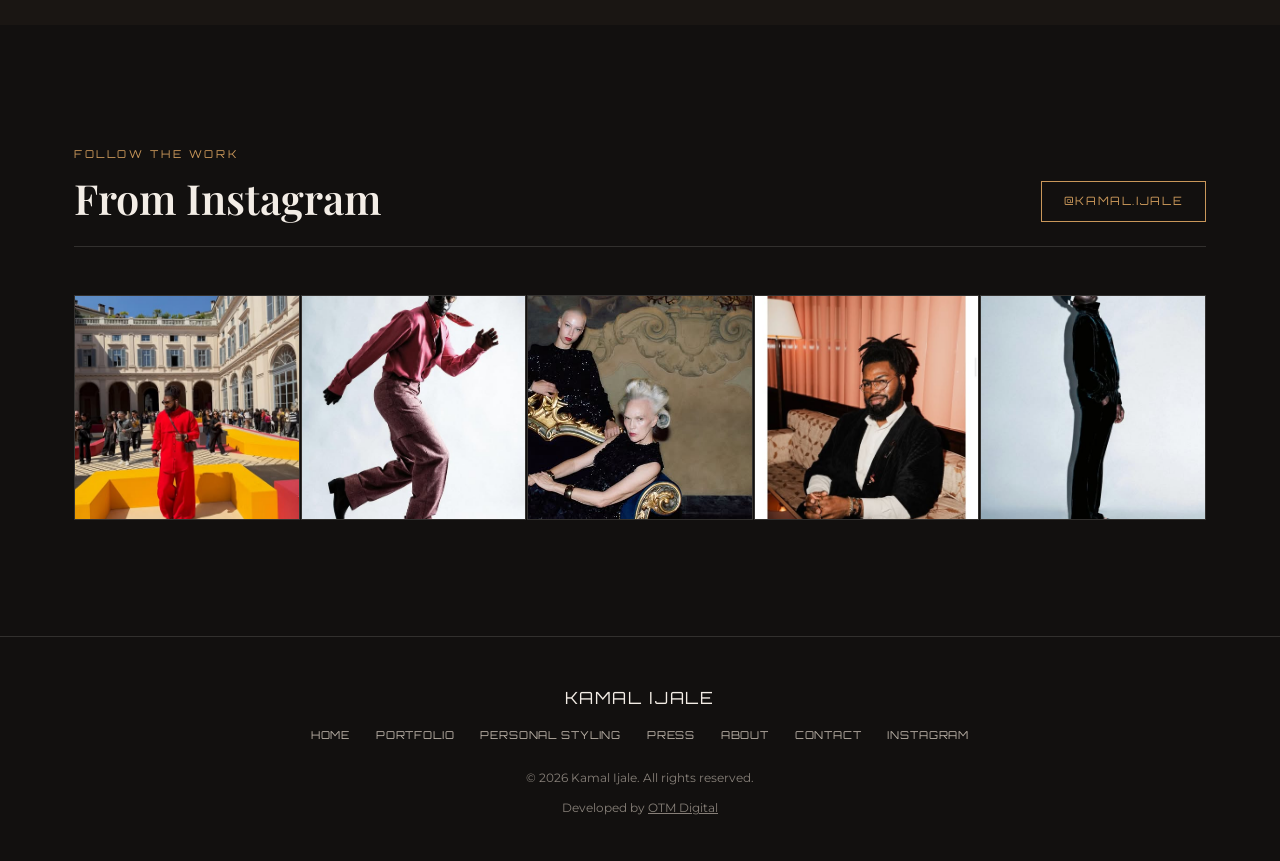
==== commit 8bb0b2b1: "Add Personal Styling page with the homepage client photos New personal-styling.html with the same 5 " ====
--- a/index.html
+++ b/index.html
@@ -22,6 +22,7 @@
     <ul class="nav-links">
       <li><a href="index.html" class="active">Home</a></li>
       <li><a href="portfolio.html">Portfolio</a></li>
+      <li><a href="personal-styling.html">Personal Styling</a></li>
       <li><a href="press.html">Press</a></li>
       <li><a href="about.html">About</a></li>
       <li><a href="contact.html">Contact</a></li>
@@ -292,6 +293,7 @@
     <ul class="foot-links">
       <li><a href="index.html">Home</a></li>
       <li><a href="portfolio.html">Portfolio</a></li>
+      <li><a href="personal-styling.html">Personal Styling</a></li>
       <li><a href="press.html">Press</a></li>
       <li><a href="about.html">About</a></li>
       <li><a href="contact.html">Contact</a></li>
--- a/assets/css/style.css
+++ b/assets/css/style.css
@@ -410,13 +410,23 @@
 }
 .press-card {
   display: grid;
-  grid-template-columns: 1fr auto;
+  grid-template-columns: 240px 1fr auto;
   align-items: start;
-  gap: 1.5rem;
+  gap: 2rem;
   padding: 2rem 0;
   border-top: 1px solid var(--rule);
 }
 .press-card:last-child { border-bottom: 1px solid var(--rule); }
+.press-card .press-cover {
+  width: 100%;
+  aspect-ratio: 4/3;
+  object-fit: cover;
+  border: 1px solid var(--rule);
+}
+@media (max-width: 700px) {
+  .press-card { grid-template-columns: 1fr; }
+  .press-card .press-cover { aspect-ratio: 16/10; }
+}
 .press-card .outlet {
   font-family: var(--font-futuristic);
   font-size: 0.72rem;
@@ -439,9 +449,6 @@
   margin-bottom: 0.8rem;
 }
 .press-card p { color: var(--ink); opacity: 0.85; max-width: 65ch; }
-@media (max-width: 700px) {
-  .press-card { grid-template-columns: 1fr; }
-}
 
 /* ---------- Services ---------- */
 .services-grid {
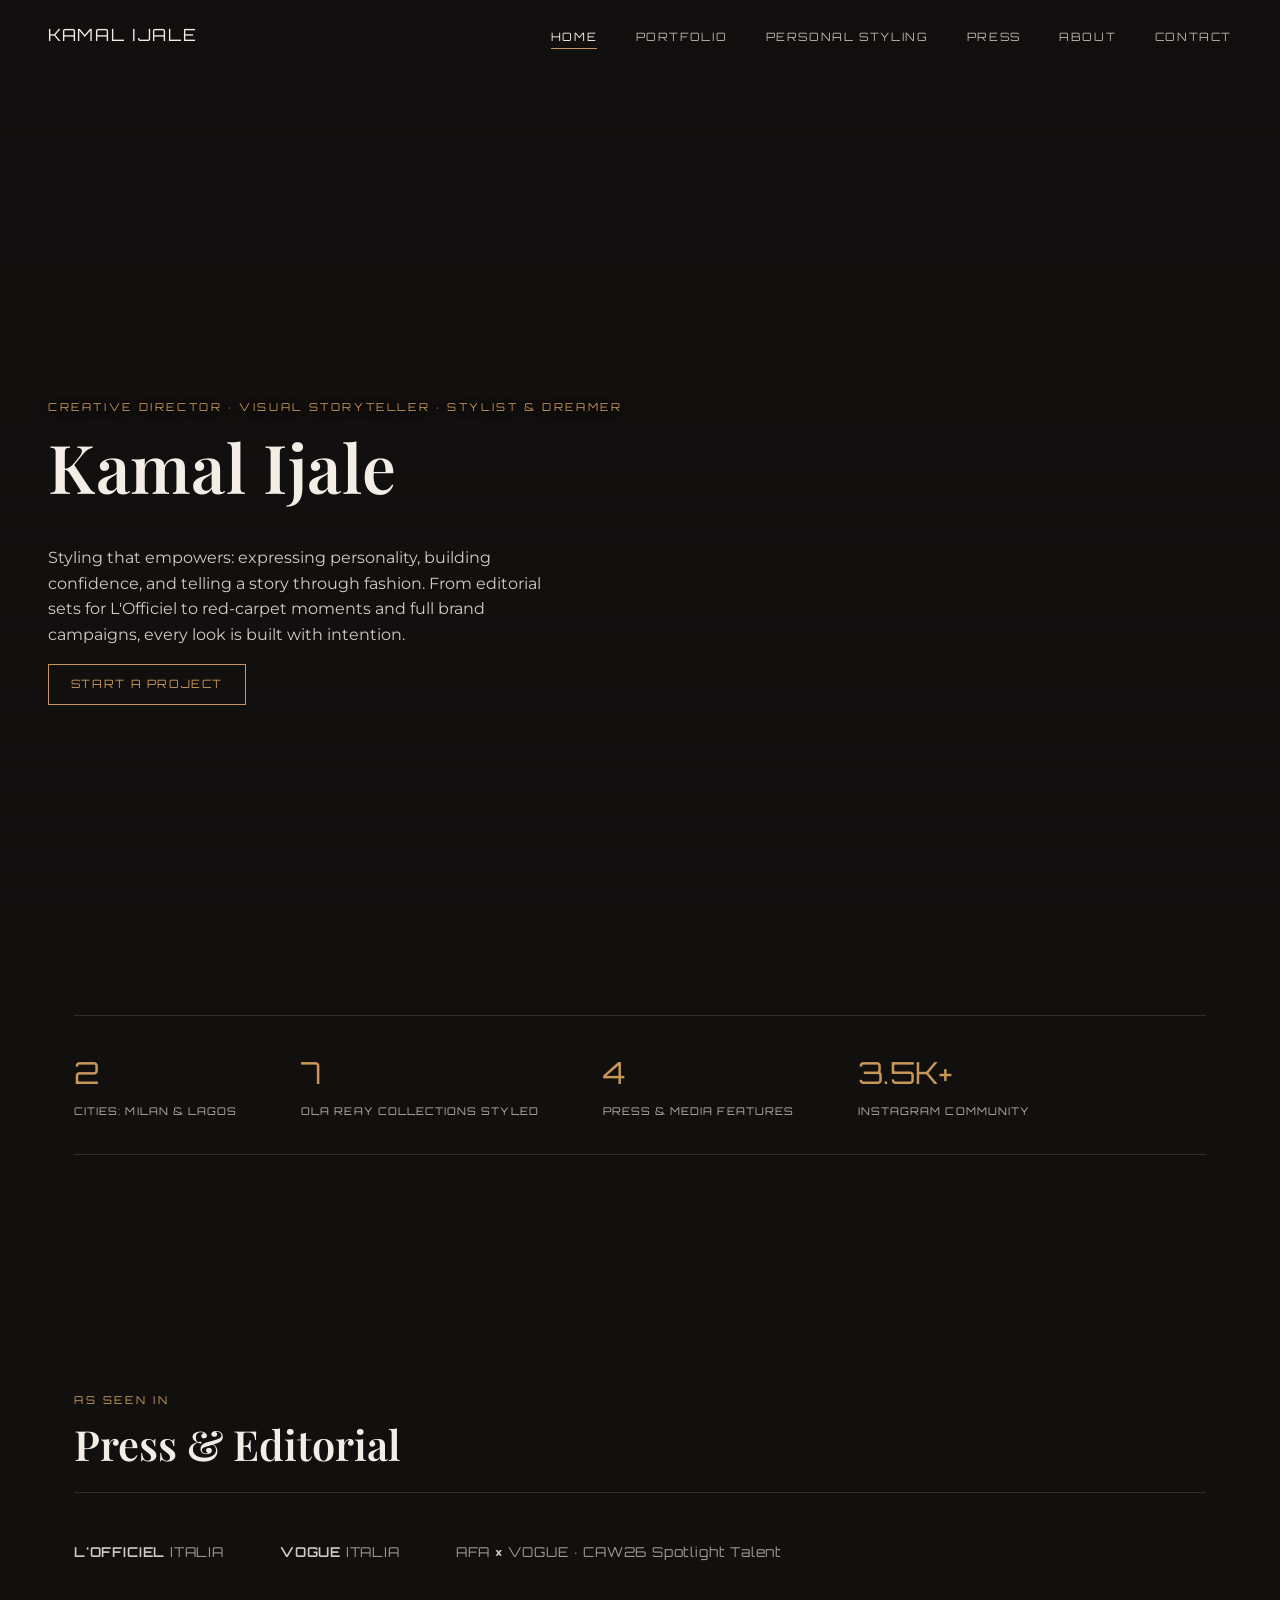
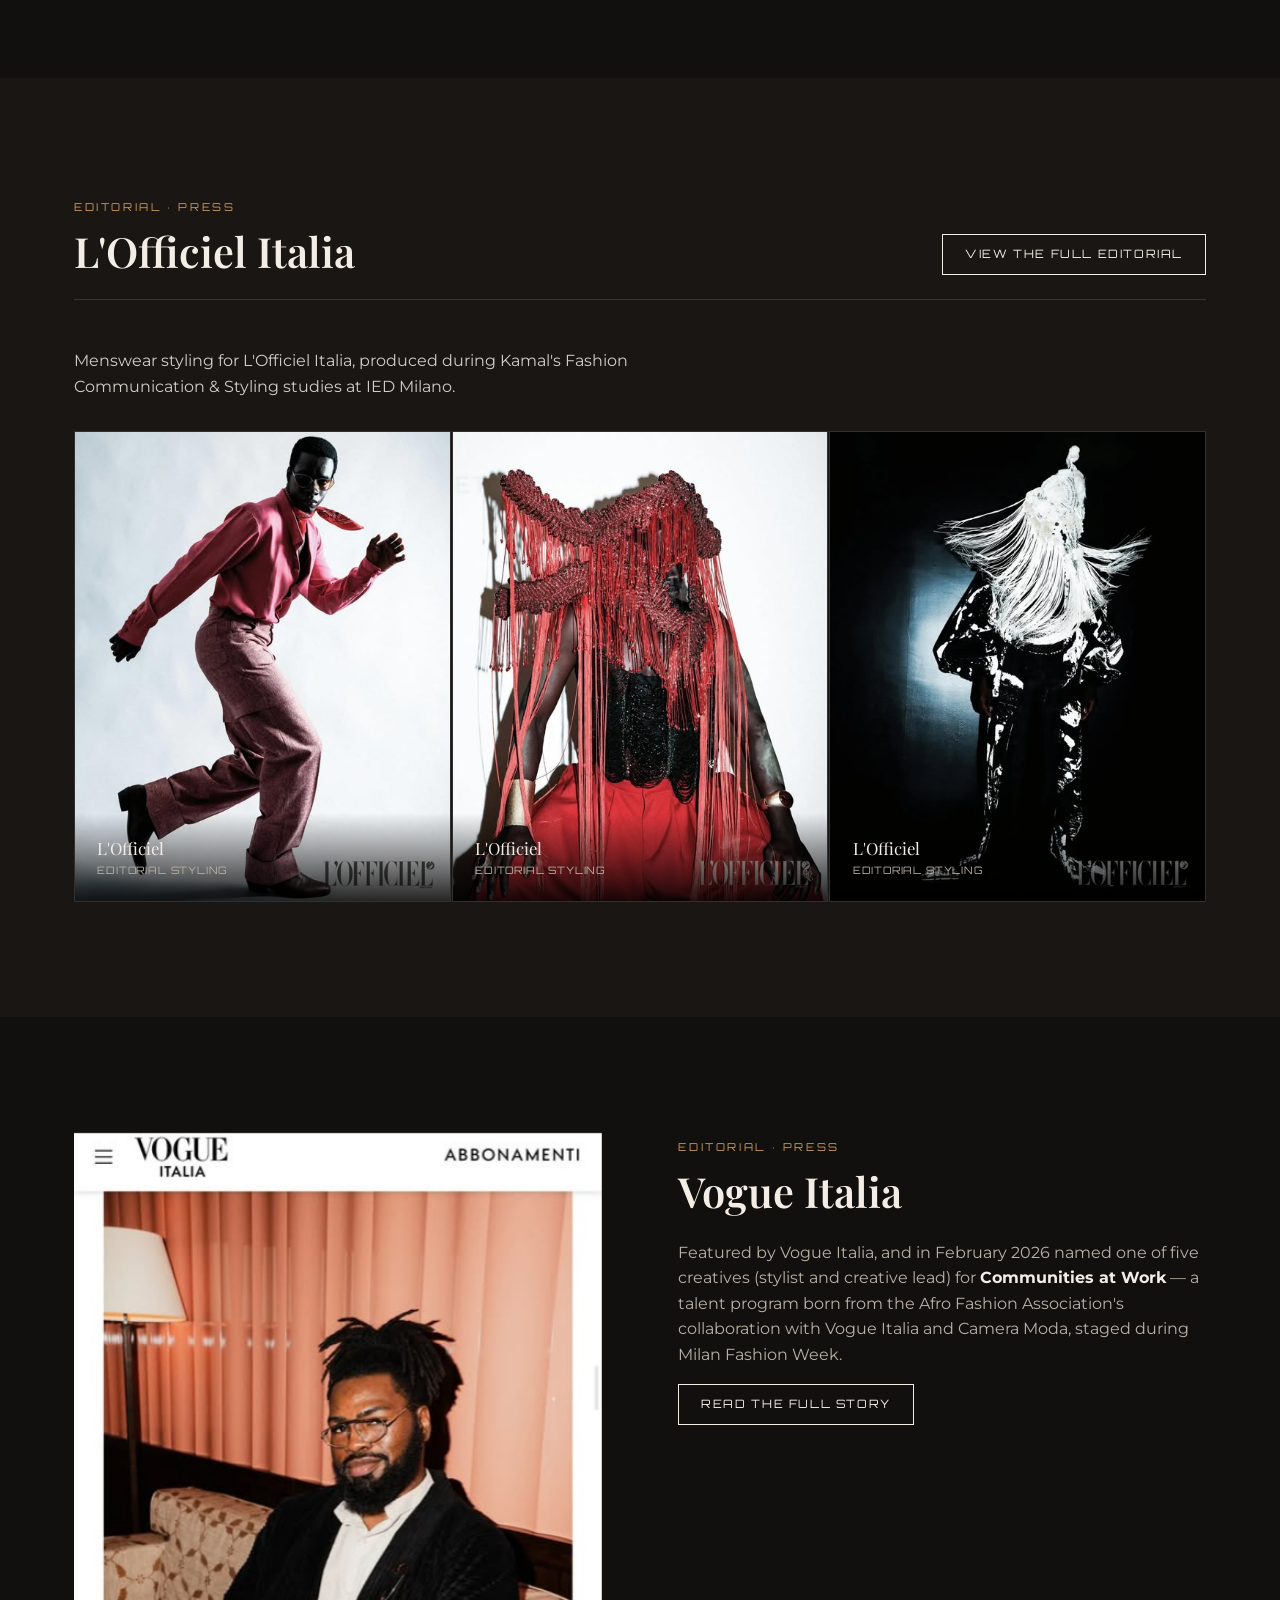
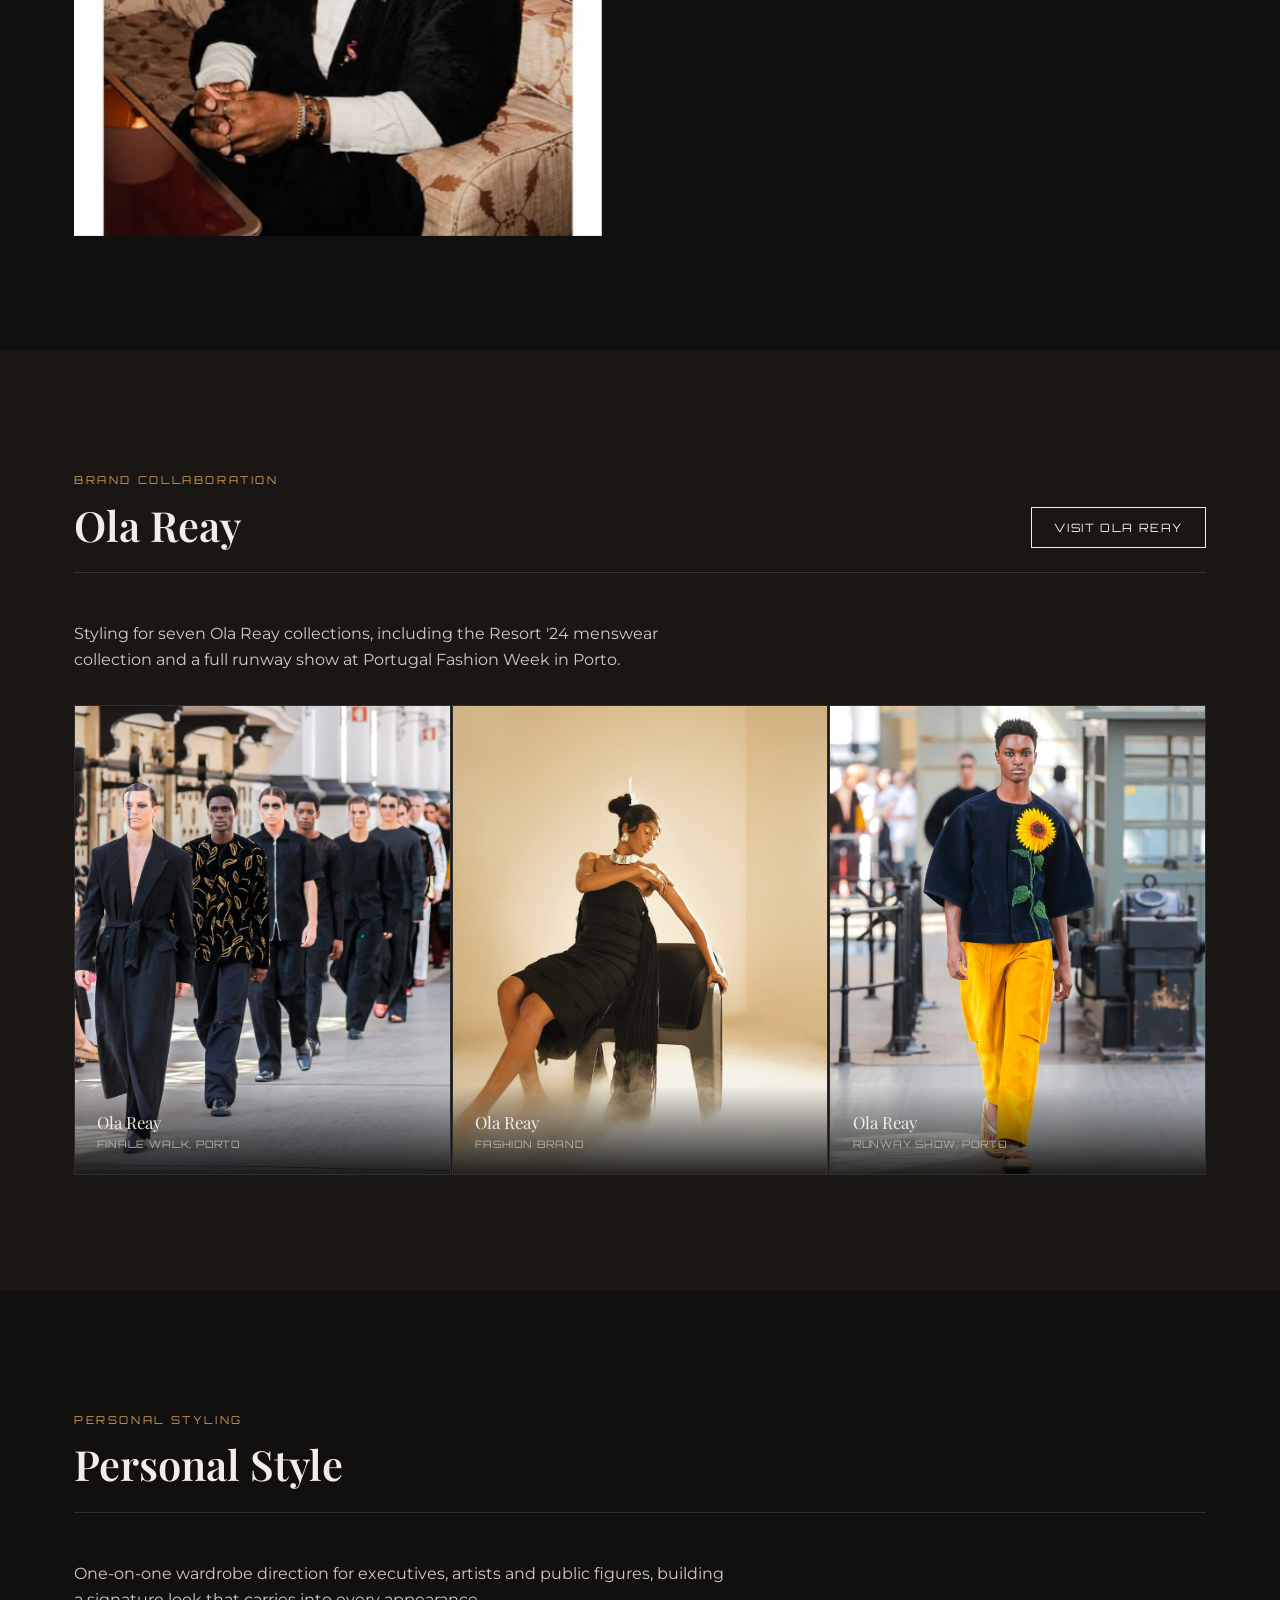
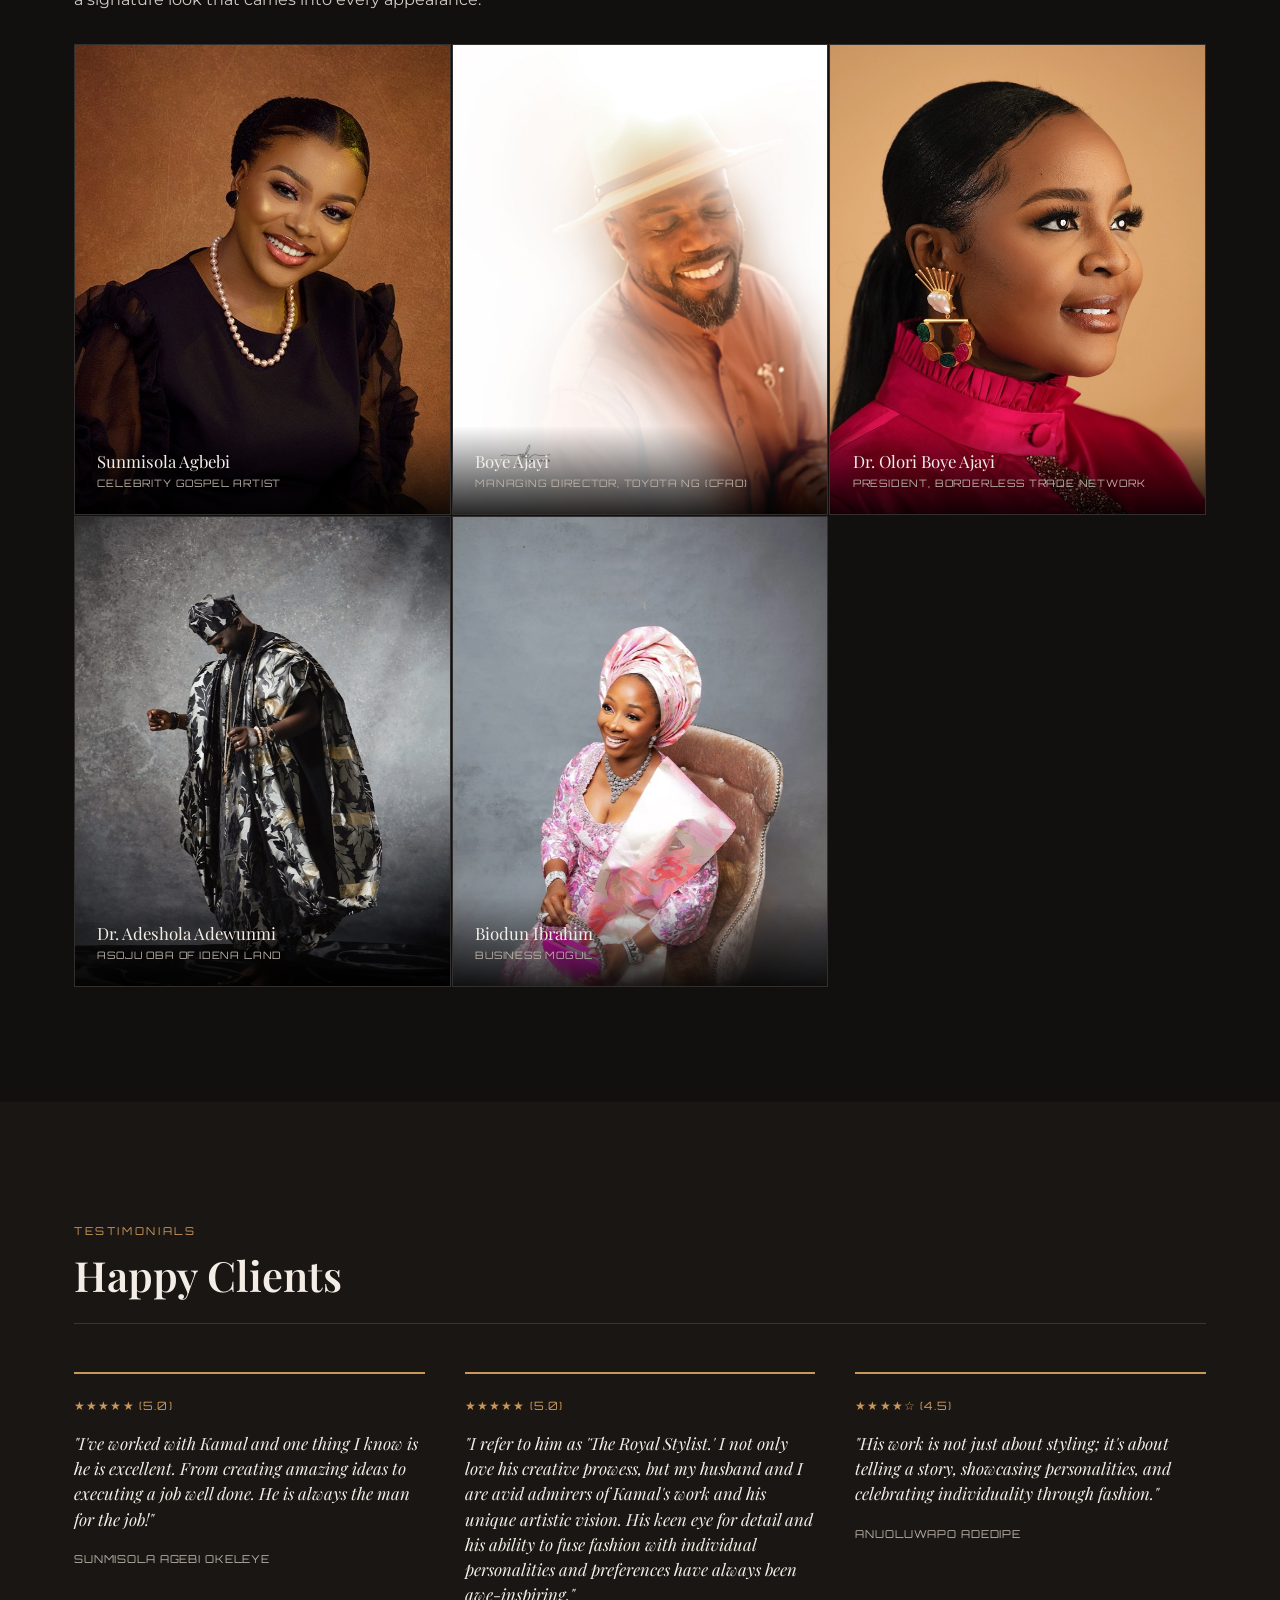
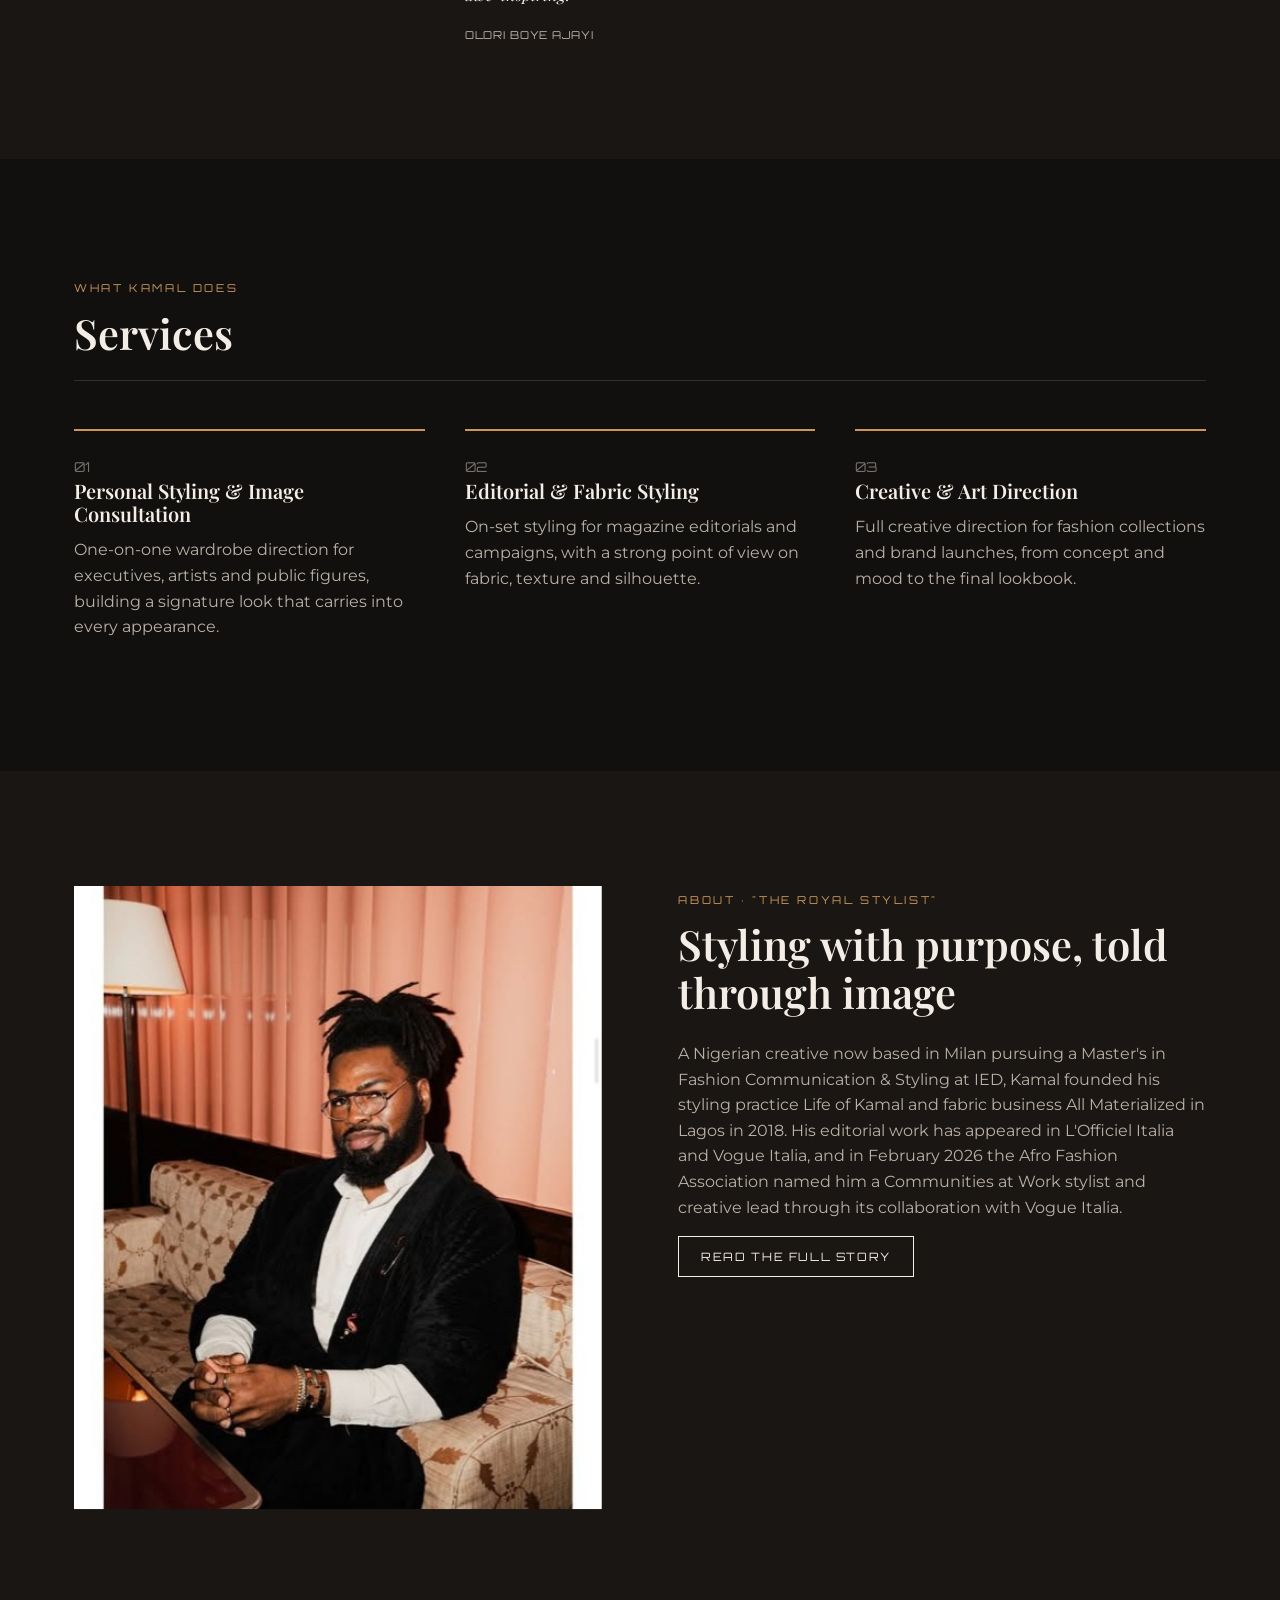
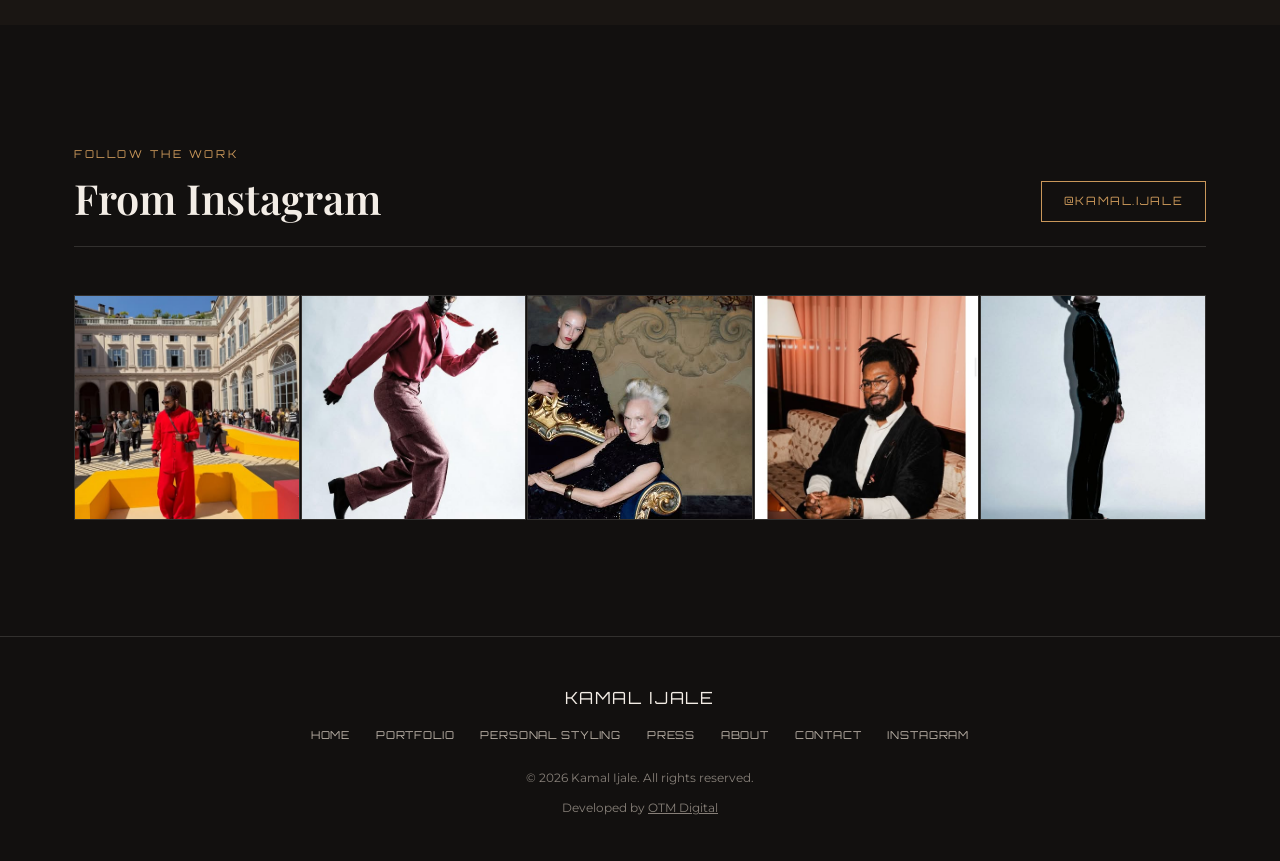
==== commit 3f0c79a0: "Replace static hero photo with a crossfade carousel of work photos The homepage hero no longer shows" ====
--- a/index.html
+++ b/index.html
@@ -31,7 +31,13 @@
   <button class="nav-toggle" aria-label="Open menu" aria-expanded="false">☰</button>
 </header>
 
-<section class="hero" style="background-image:url('assets/img/hero.jpeg');">
+<section class="hero">
+  <div class="hero-slide" style="background-image:url('assets/img/editorial/lofficiel-breaking-bound/breaking-bound-red-fringe-veil.jpg'); background-position:50% 15%;"></div>
+  <div class="hero-slide" style="background-image:url('assets/img/editorial/ola-reay/ss25-crown-portrait-color.jpeg'); background-position:50% 20%;"></div>
+  <div class="hero-slide" style="background-image:url('assets/img/editorial/corporate-utopia/utopia-black-belted-set.jpeg'); background-position:50% 20%;"></div>
+  <div class="hero-slide" style="background-image:url('assets/img/editorial/lofficiel-film/film-golden-throne-gown.jpeg'); background-position:50% 15%;"></div>
+  <div class="hero-slide" style="background-image:url('assets/img/editorial/ola-reay/runway-skeleton-jacket.jpeg'); background-position:50% 15%;"></div>
+  <div class="hero-slide" style="background-image:url('assets/img/editorial/ola-reay/friends-campaign-group.jpeg'); background-position:50% 20%;"></div>
   <div class="hero-content">
     <span class="eyebrow">Creative Director · Visual Storyteller · Stylist &amp; Dreamer</span>
     <h1>Kamal Ijale</h1>
--- a/assets/css/style.css
+++ b/assets/css/style.css
@@ -150,26 +150,46 @@
 }
 
 /* ---------- Hero ---------- */
-/* hero.jpeg (1440x1920, portrait) is Kamal mid-stride in a fringed knit and
-   white eyelet trousers, from his own Instagram carousel. He sits slightly
-   right of center horizontally (~64%) with his face/torso around 20-30%
-   down the frame. On wide desktop viewports the crop is height-constrained
-   (shows a horizontal band); "60% 28%" keeps that band on his face rather
-   than the ceiling rig above or his legs below. On tall mobile viewports
-   the crop is width-constrained instead, and 60% keeps him just off-center
-   rather than dead-centered. */
+/* The hero is a full-bleed crossfade carousel of 6 work photos (no portrait
+   of Kamal himself) rather than a single static image. Each .hero-slide is
+   a stacked, absolutely-positioned background layer; a shared keyframe
+   animation fades each one in and out in turn, staggered by animation-delay
+   so exactly one is visible at a time. Cycle length: 6 slides x 6s = 36s. */
 .hero {
   position: relative;
   min-height: 100vh;
   display: flex;
   align-items: flex-end;
+  overflow: hidden;
+}
+.hero-slide {
+  position: absolute; inset: 0;
   background-size: cover;
-  background-position: 60% 28%;
-  overflow: hidden;
+  background-repeat: no-repeat;
+  opacity: 0;
+  animation: heroCrossfade 36s infinite;
+}
+.hero-slide:nth-child(1) { animation-delay: 0s; }
+.hero-slide:nth-child(2) { animation-delay: 6s; }
+.hero-slide:nth-child(3) { animation-delay: 12s; }
+.hero-slide:nth-child(4) { animation-delay: 18s; }
+.hero-slide:nth-child(5) { animation-delay: 24s; }
+.hero-slide:nth-child(6) { animation-delay: 30s; }
+@keyframes heroCrossfade {
+  0% { opacity: 0; }
+  3% { opacity: 1; }
+  14% { opacity: 1; }
+  19% { opacity: 0; }
+  100% { opacity: 0; }
+}
+@media (prefers-reduced-motion: reduce) {
+  .hero-slide { animation: none; opacity: 0; }
+  .hero-slide:first-child { opacity: 1; }
 }
 .hero::after {
   content: "";
   position: absolute; inset: 0;
+  z-index: 1;
   background: linear-gradient(to top, rgba(18,16,15,0.96) 0%, rgba(18,16,15,0.55) 55%, rgba(18,16,15,0.6) 100%);
 }
 .hero-content {
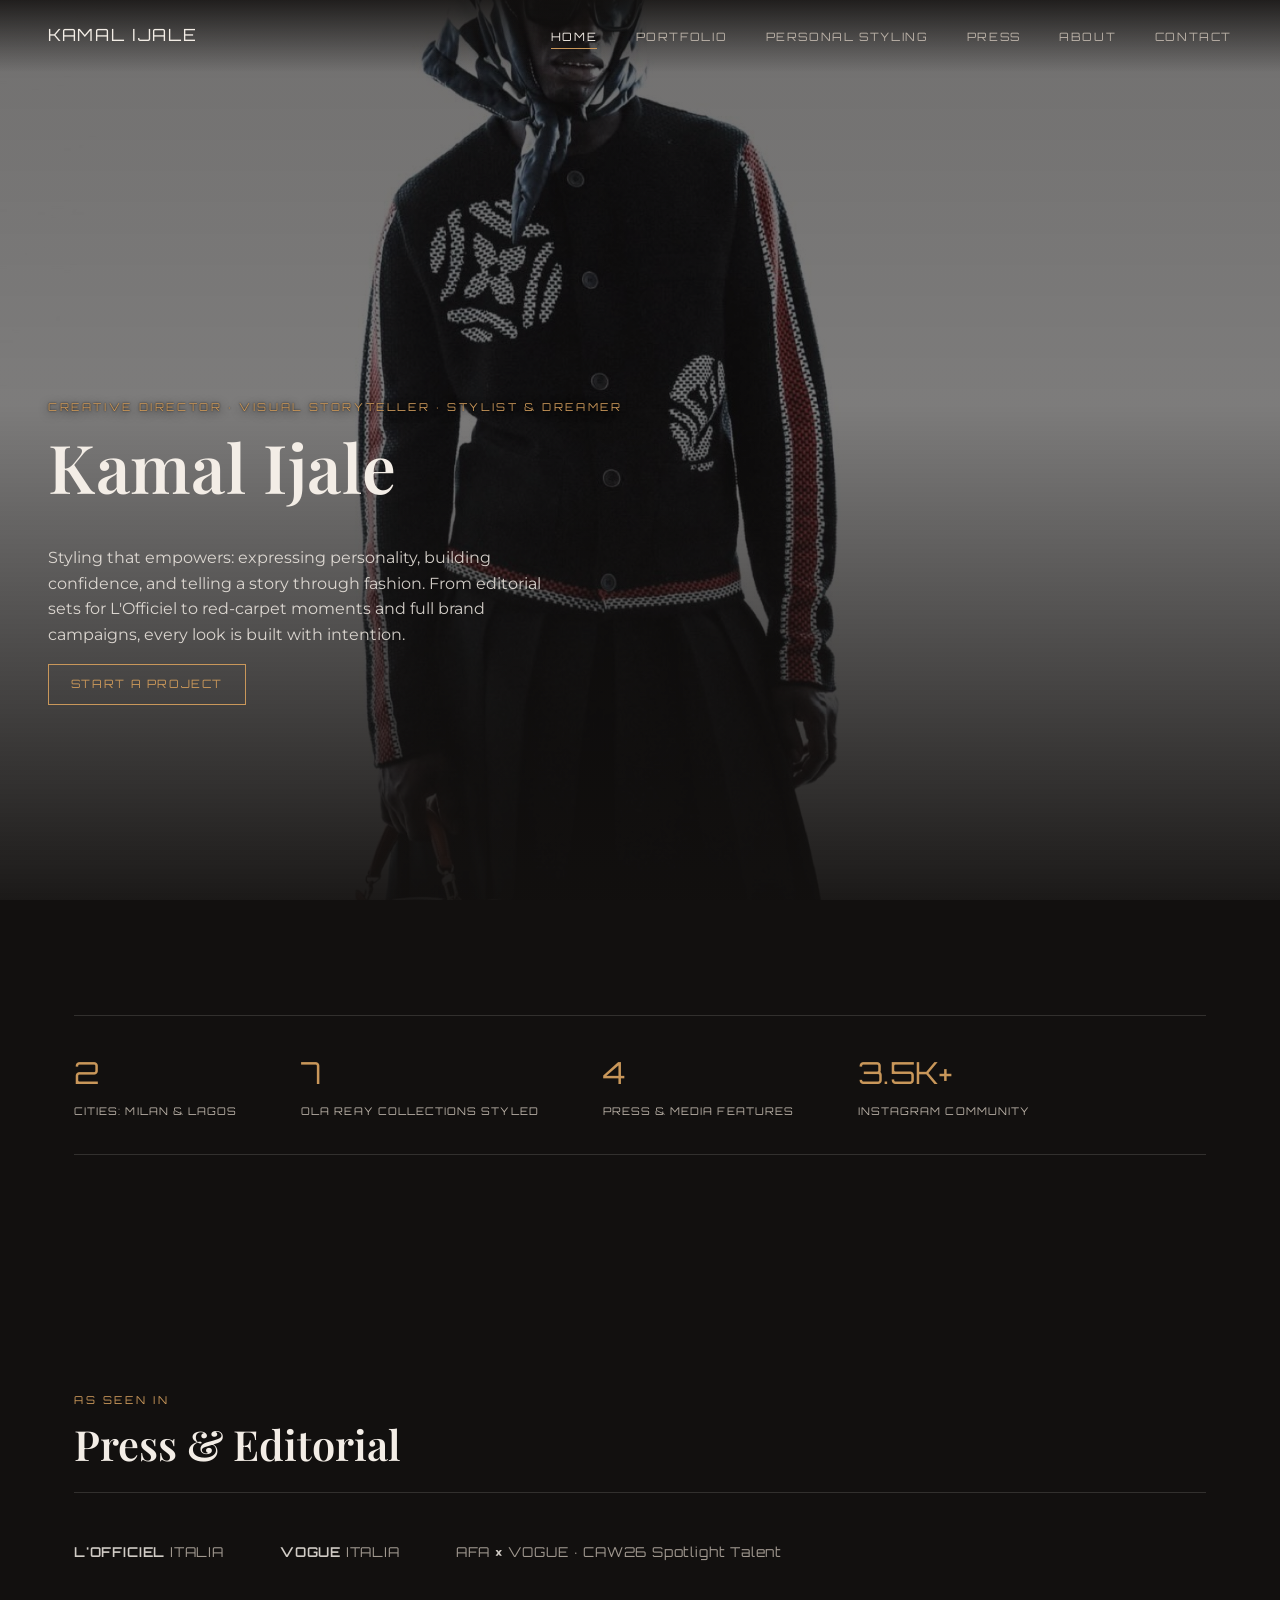
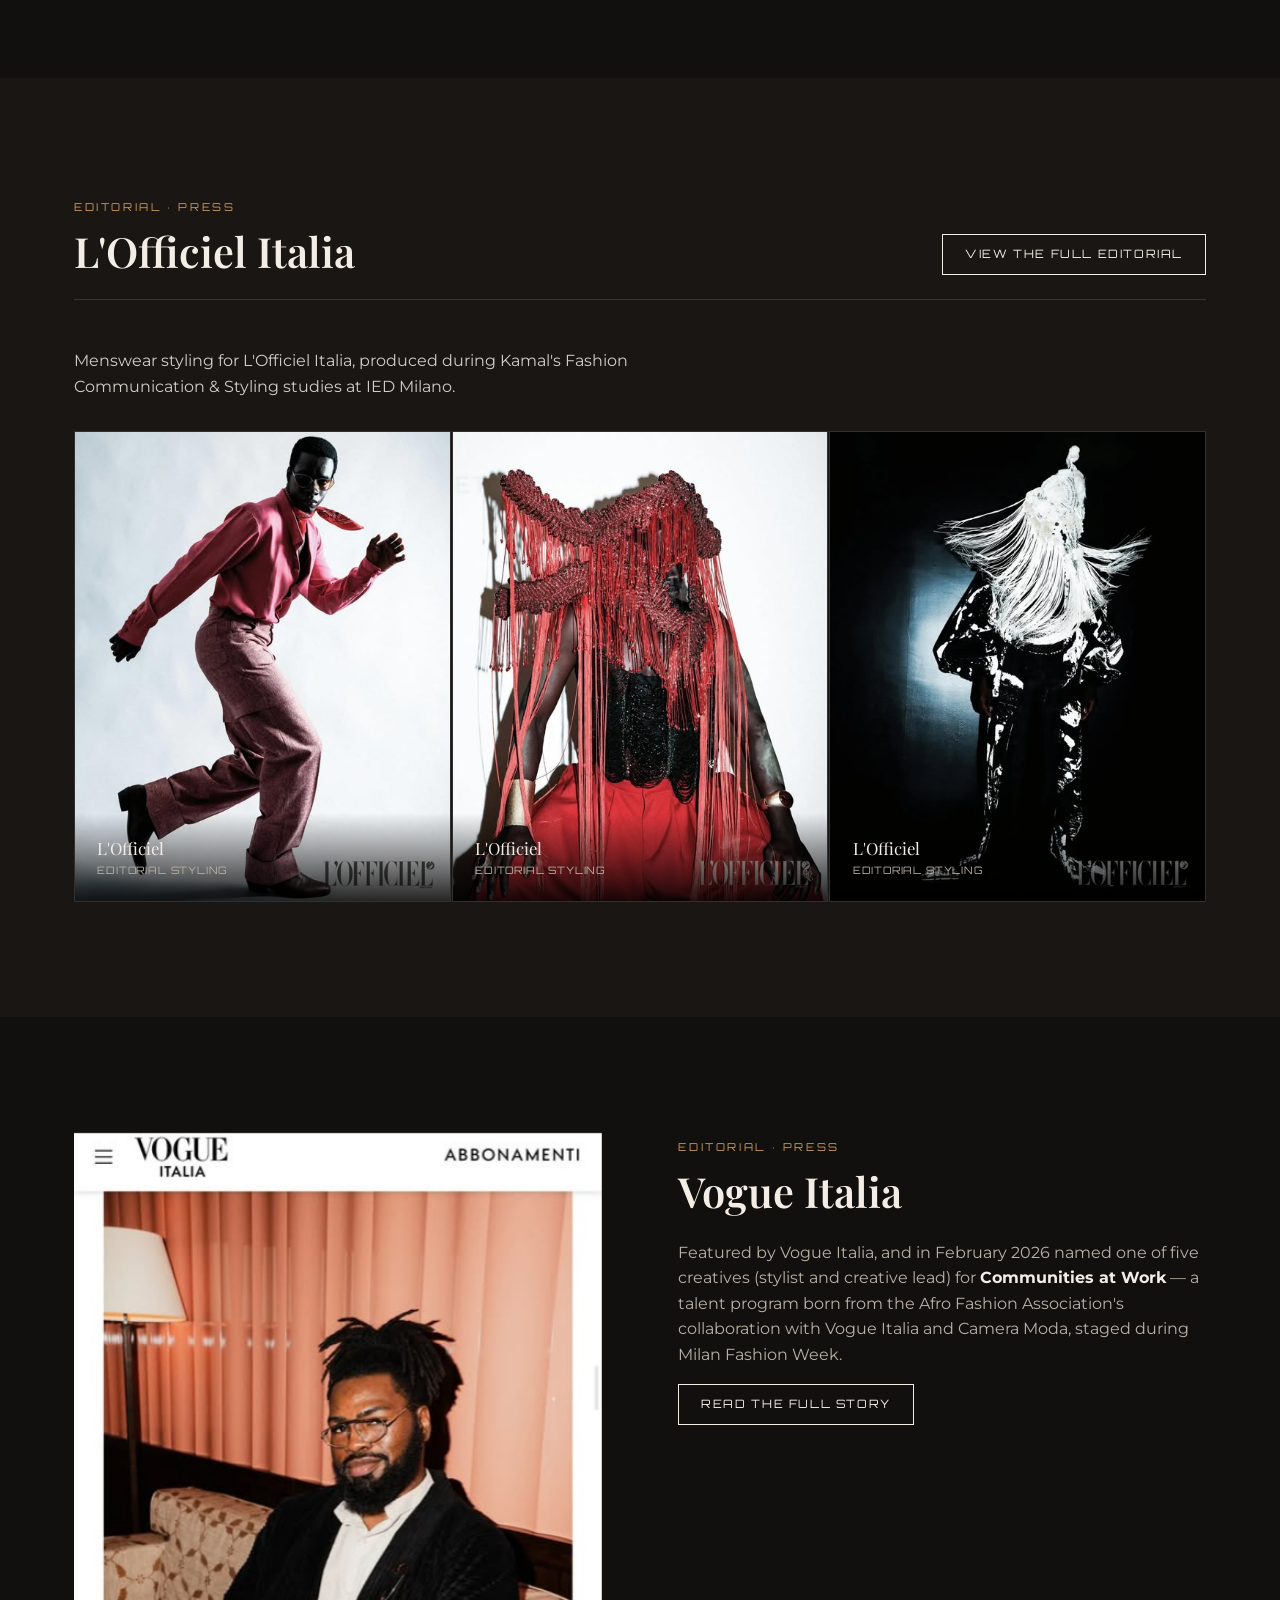
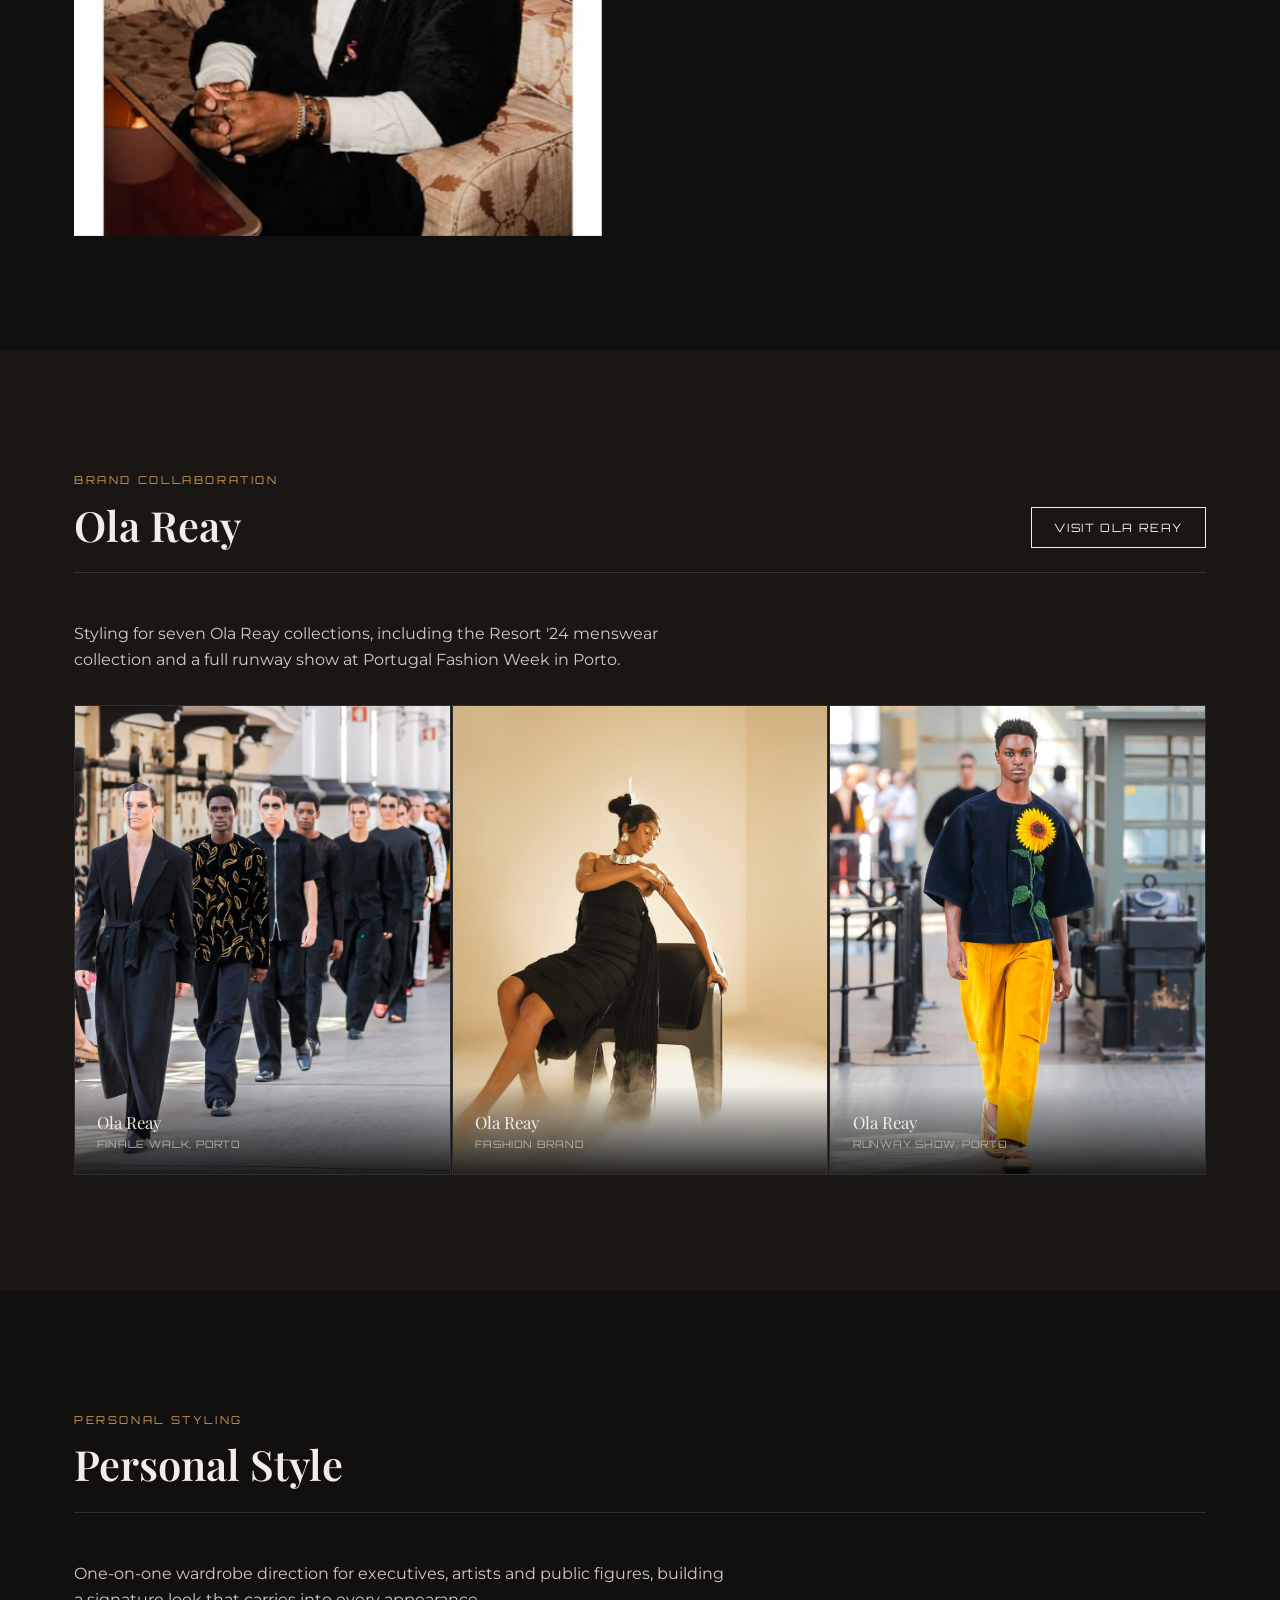
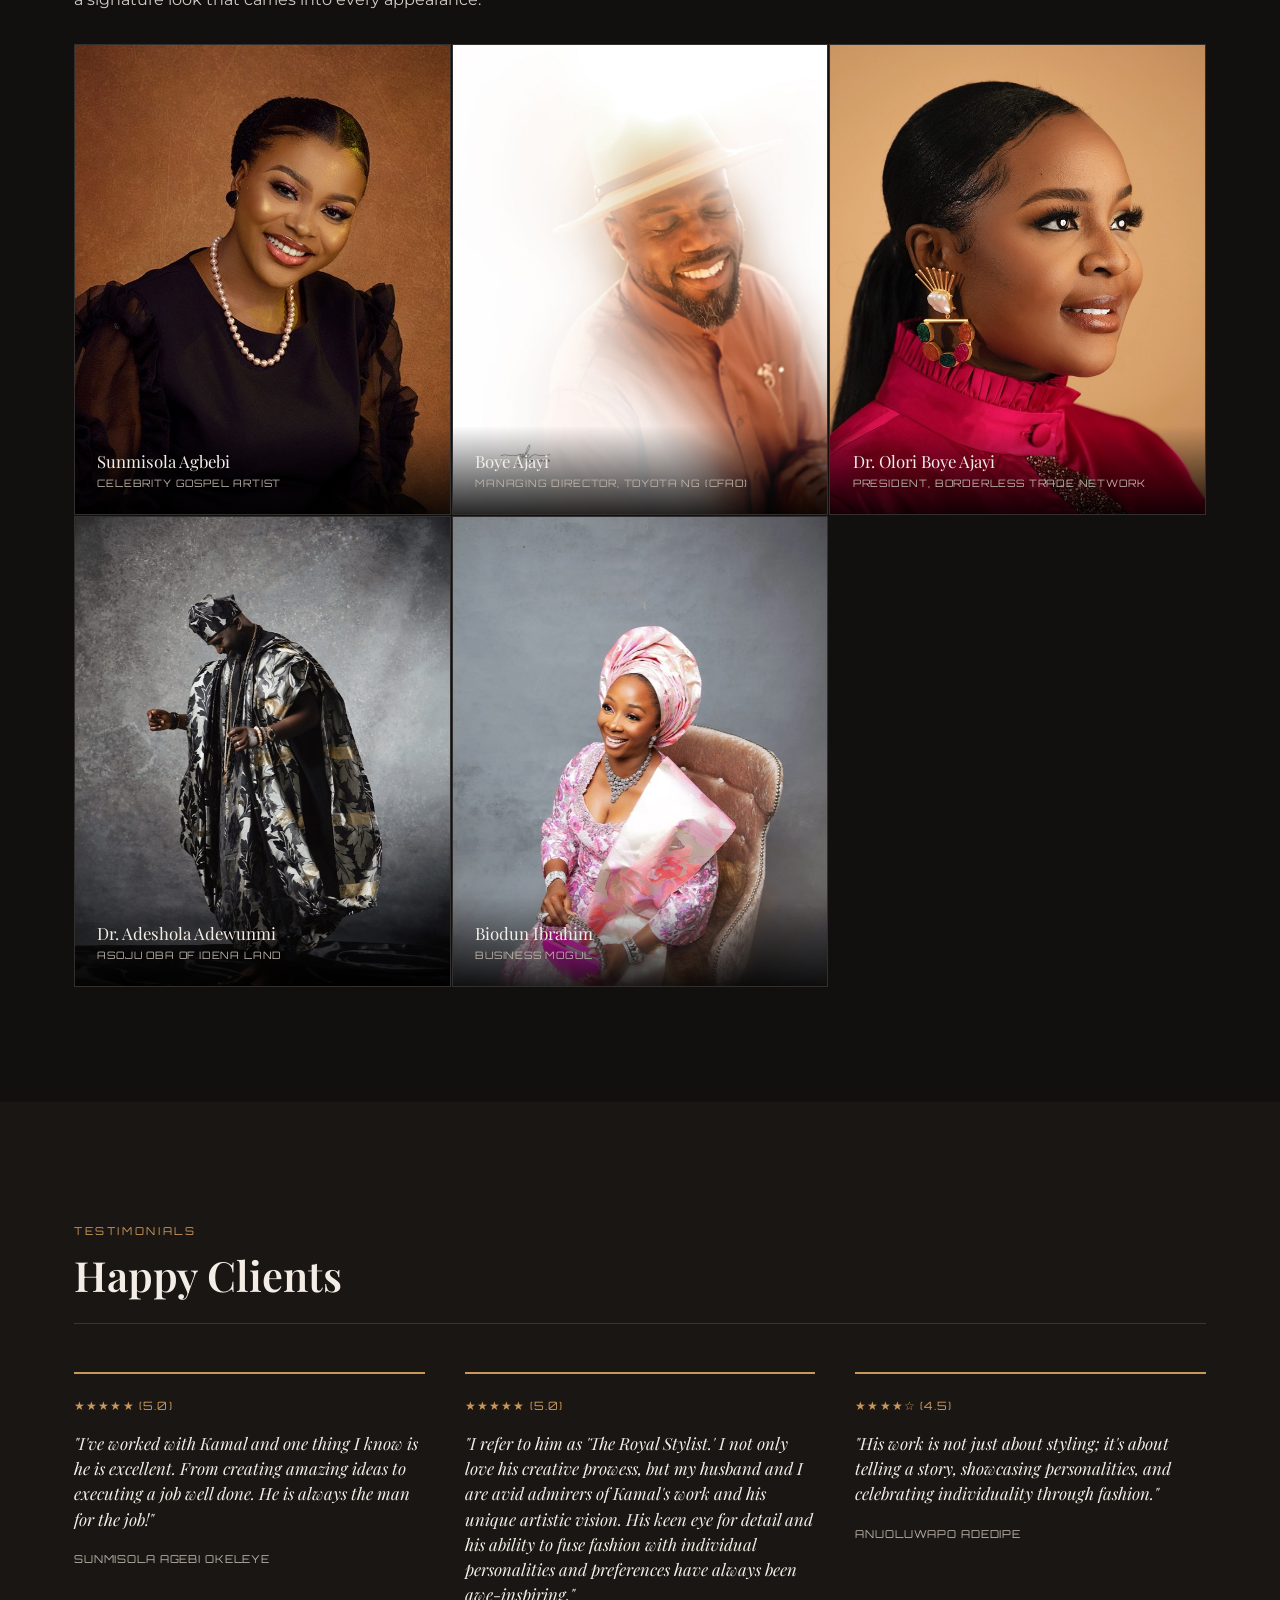
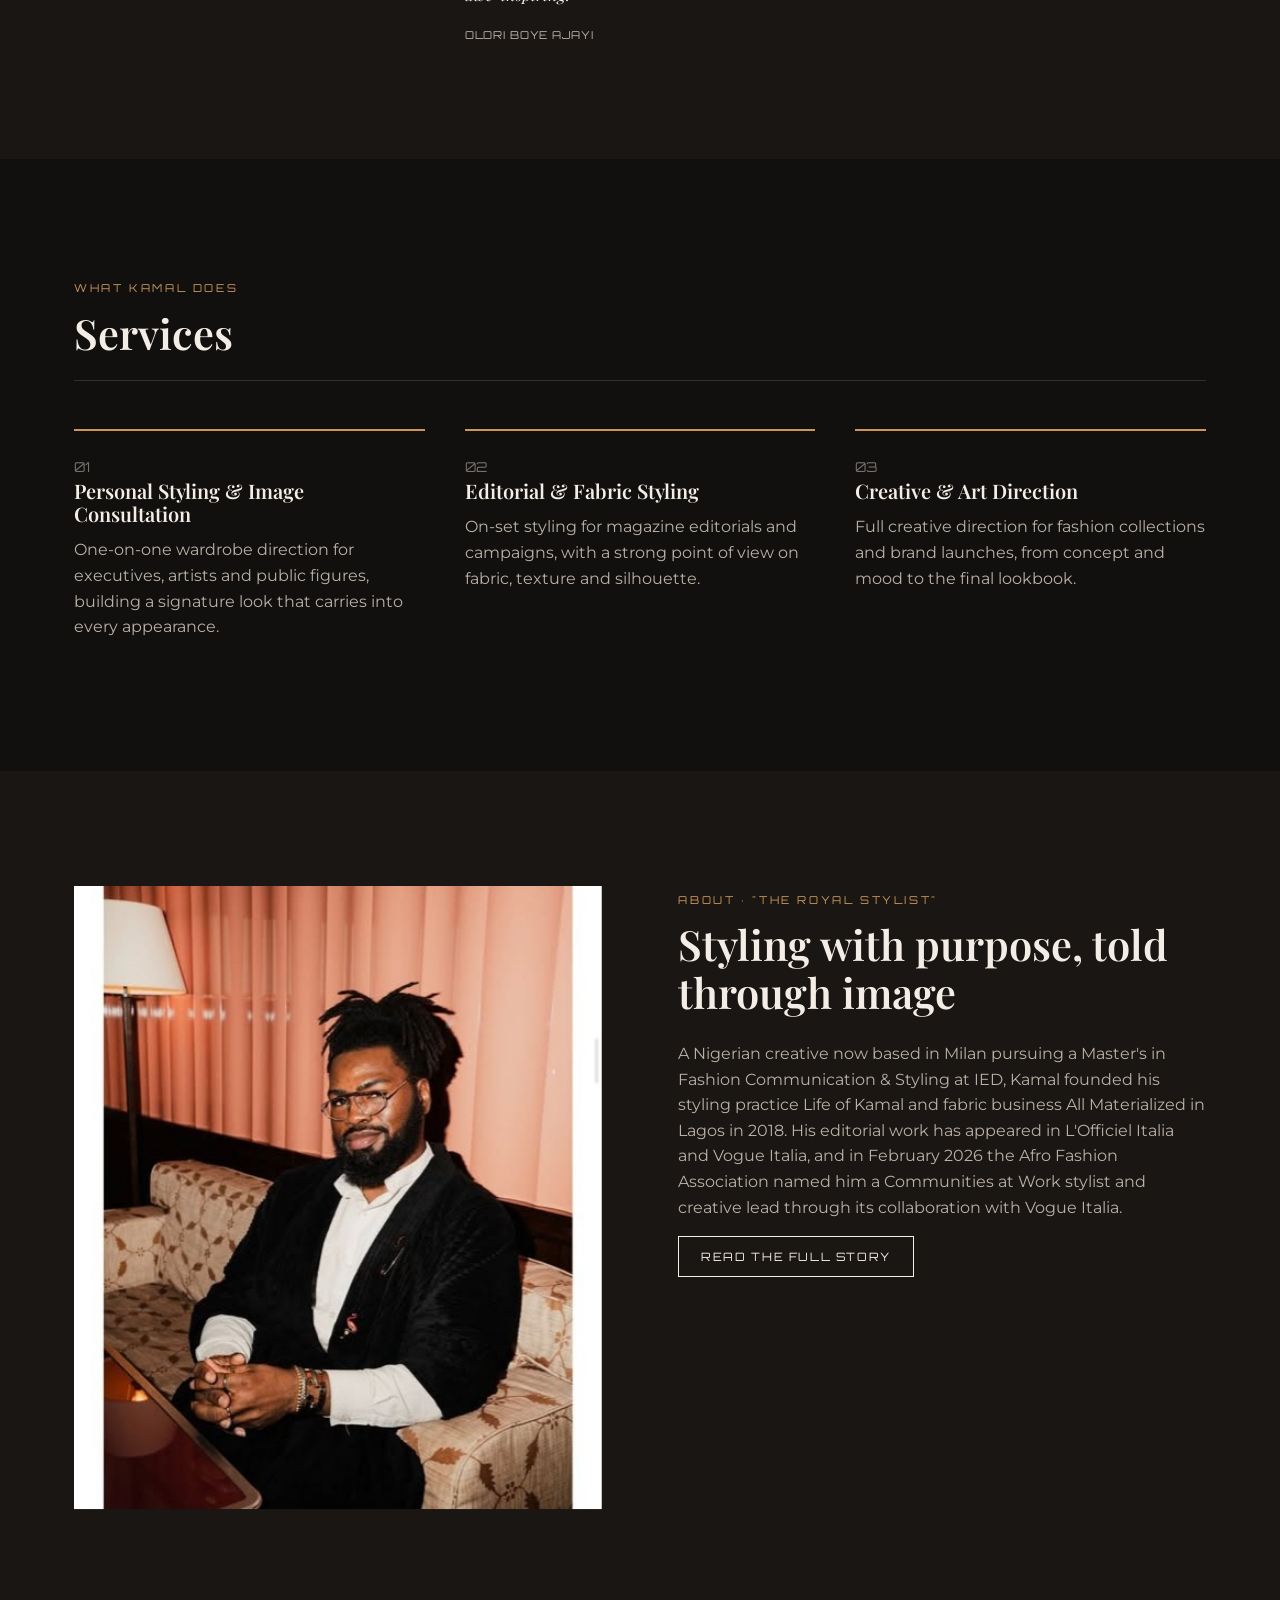
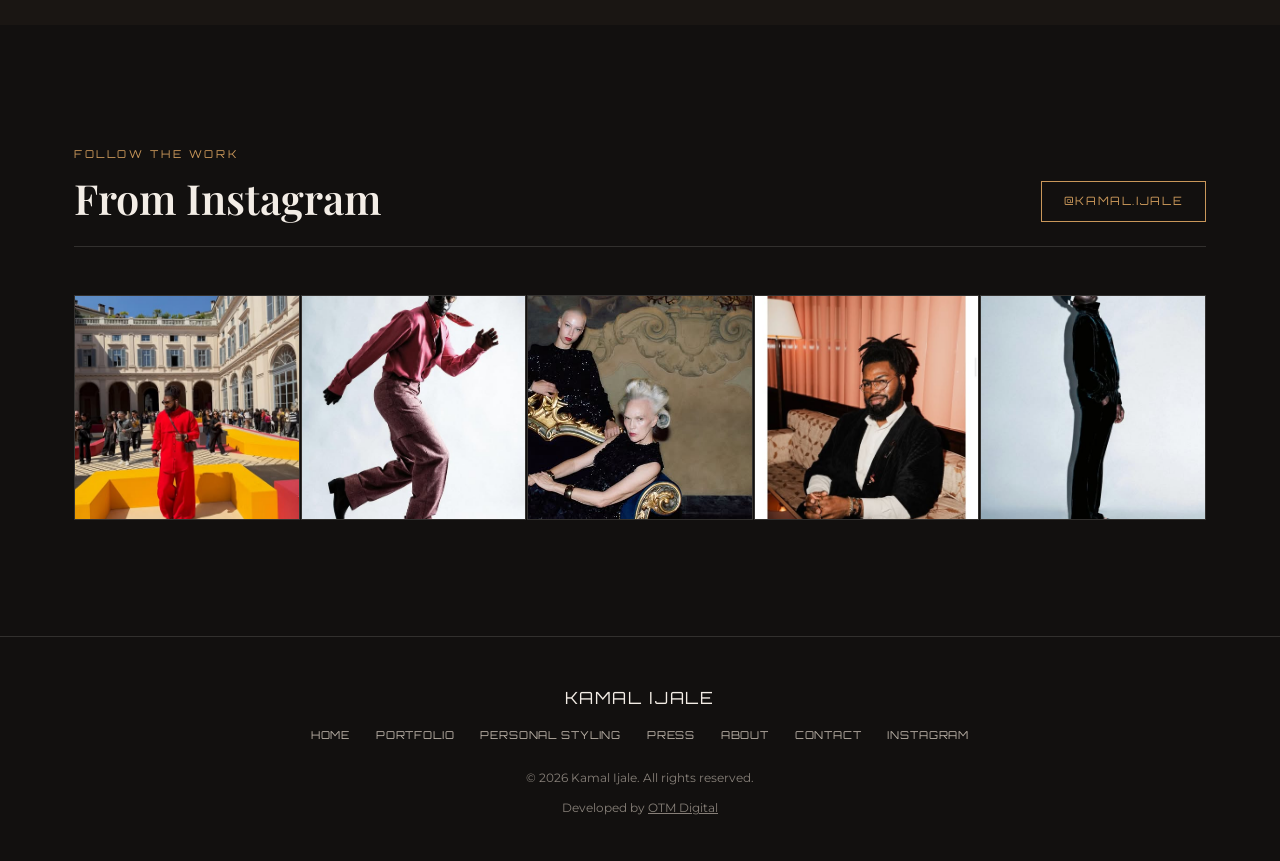
==== commit ff06a390: "Replace hero carousel with a single static photo Back to a single hero image: the 'Breaking Bound' p" ====
--- a/index.html
+++ b/index.html
@@ -31,13 +31,7 @@
   <button class="nav-toggle" aria-label="Open menu" aria-expanded="false">☰</button>
 </header>
 
-<section class="hero">
-  <div class="hero-slide" style="background-image:url('assets/img/editorial/lofficiel-breaking-bound/breaking-bound-red-fringe-veil.jpg'); background-position:50% 15%;"></div>
-  <div class="hero-slide" style="background-image:url('assets/img/editorial/ola-reay/ss25-crown-portrait-color.jpeg'); background-position:50% 20%;"></div>
-  <div class="hero-slide" style="background-image:url('assets/img/editorial/corporate-utopia/utopia-black-belted-set.jpeg'); background-position:50% 20%;"></div>
-  <div class="hero-slide" style="background-image:url('assets/img/editorial/lofficiel-film/film-golden-throne-gown.jpeg'); background-position:50% 15%;"></div>
-  <div class="hero-slide" style="background-image:url('assets/img/editorial/ola-reay/runway-skeleton-jacket.jpeg'); background-position:50% 15%;"></div>
-  <div class="hero-slide" style="background-image:url('assets/img/editorial/ola-reay/friends-campaign-group.jpeg'); background-position:50% 20%;"></div>
+<section class="hero" style="background-image:url('assets/img/editorial/lofficiel-breaking-bound/breaking-bound-pleated-skirt-lobster-bag.jpg'); background-position:50% 20%;">
   <div class="hero-content">
     <span class="eyebrow">Creative Director · Visual Storyteller · Stylist &amp; Dreamer</span>
     <h1>Kamal Ijale</h1>
--- a/assets/css/style.css
+++ b/assets/css/style.css
@@ -150,41 +150,17 @@
 }
 
 /* ---------- Hero ---------- */
-/* The hero is a full-bleed crossfade carousel of 6 work photos (no portrait
-   of Kamal himself) rather than a single static image. Each .hero-slide is
-   a stacked, absolutely-positioned background layer; a shared keyframe
-   animation fades each one in and out in turn, staggered by animation-delay
-   so exactly one is visible at a time. Cycle length: 6 slides x 6s = 36s. */
+/* Single static hero image: the "Breaking Bound" pleated-skirt/lobster-bag
+   look, crouched on a basketball. Figure sits center-frame with the head
+   roughly 40% down; "50% 20%" keeps the head and bag in view on both
+   height-constrained desktop crops and width-constrained mobile crops. */
 .hero {
   position: relative;
   min-height: 100vh;
   display: flex;
   align-items: flex-end;
+  background-size: cover;
   overflow: hidden;
-}
-.hero-slide {
-  position: absolute; inset: 0;
-  background-size: cover;
-  background-repeat: no-repeat;
-  opacity: 0;
-  animation: heroCrossfade 36s infinite;
-}
-.hero-slide:nth-child(1) { animation-delay: 0s; }
-.hero-slide:nth-child(2) { animation-delay: 6s; }
-.hero-slide:nth-child(3) { animation-delay: 12s; }
-.hero-slide:nth-child(4) { animation-delay: 18s; }
-.hero-slide:nth-child(5) { animation-delay: 24s; }
-.hero-slide:nth-child(6) { animation-delay: 30s; }
-@keyframes heroCrossfade {
-  0% { opacity: 0; }
-  3% { opacity: 1; }
-  14% { opacity: 1; }
-  19% { opacity: 0; }
-  100% { opacity: 0; }
-}
-@media (prefers-reduced-motion: reduce) {
-  .hero-slide { animation: none; opacity: 0; }
-  .hero-slide:first-child { opacity: 1; }
 }
 .hero::after {
   content: "";
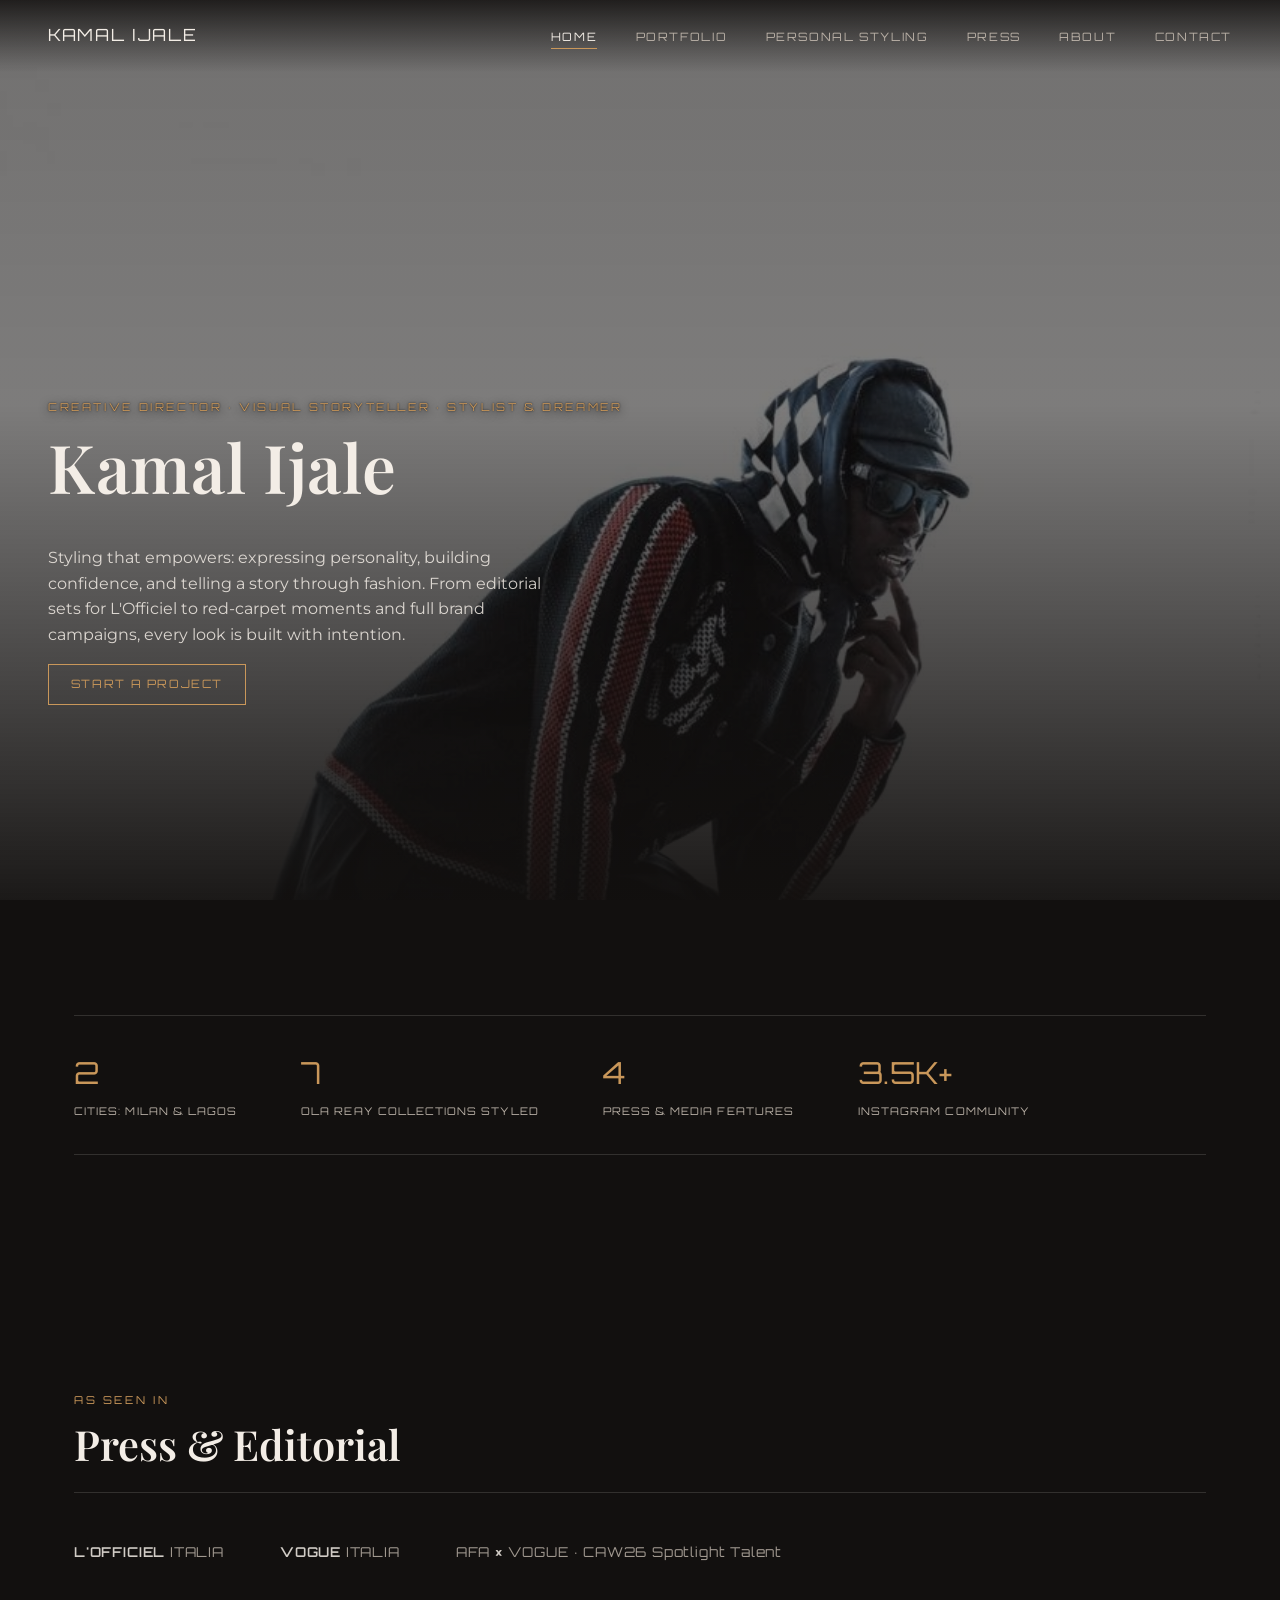
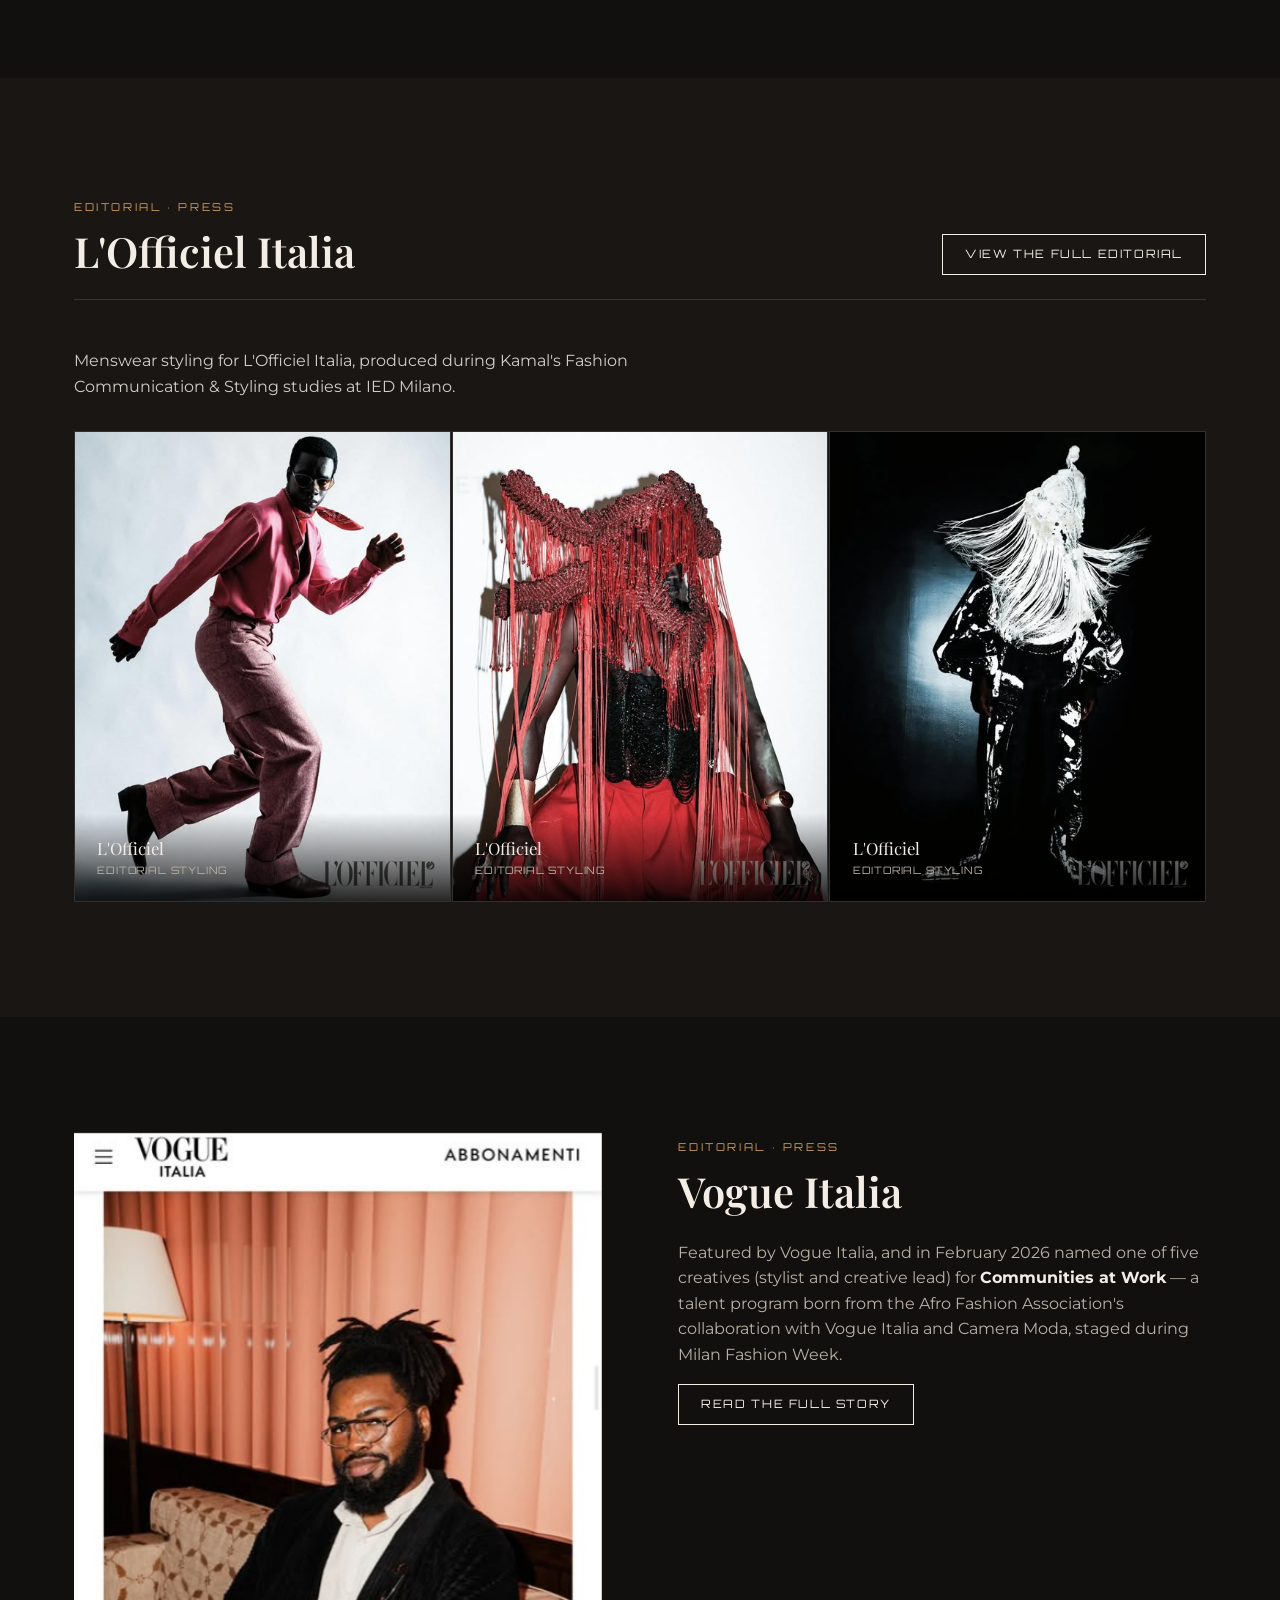
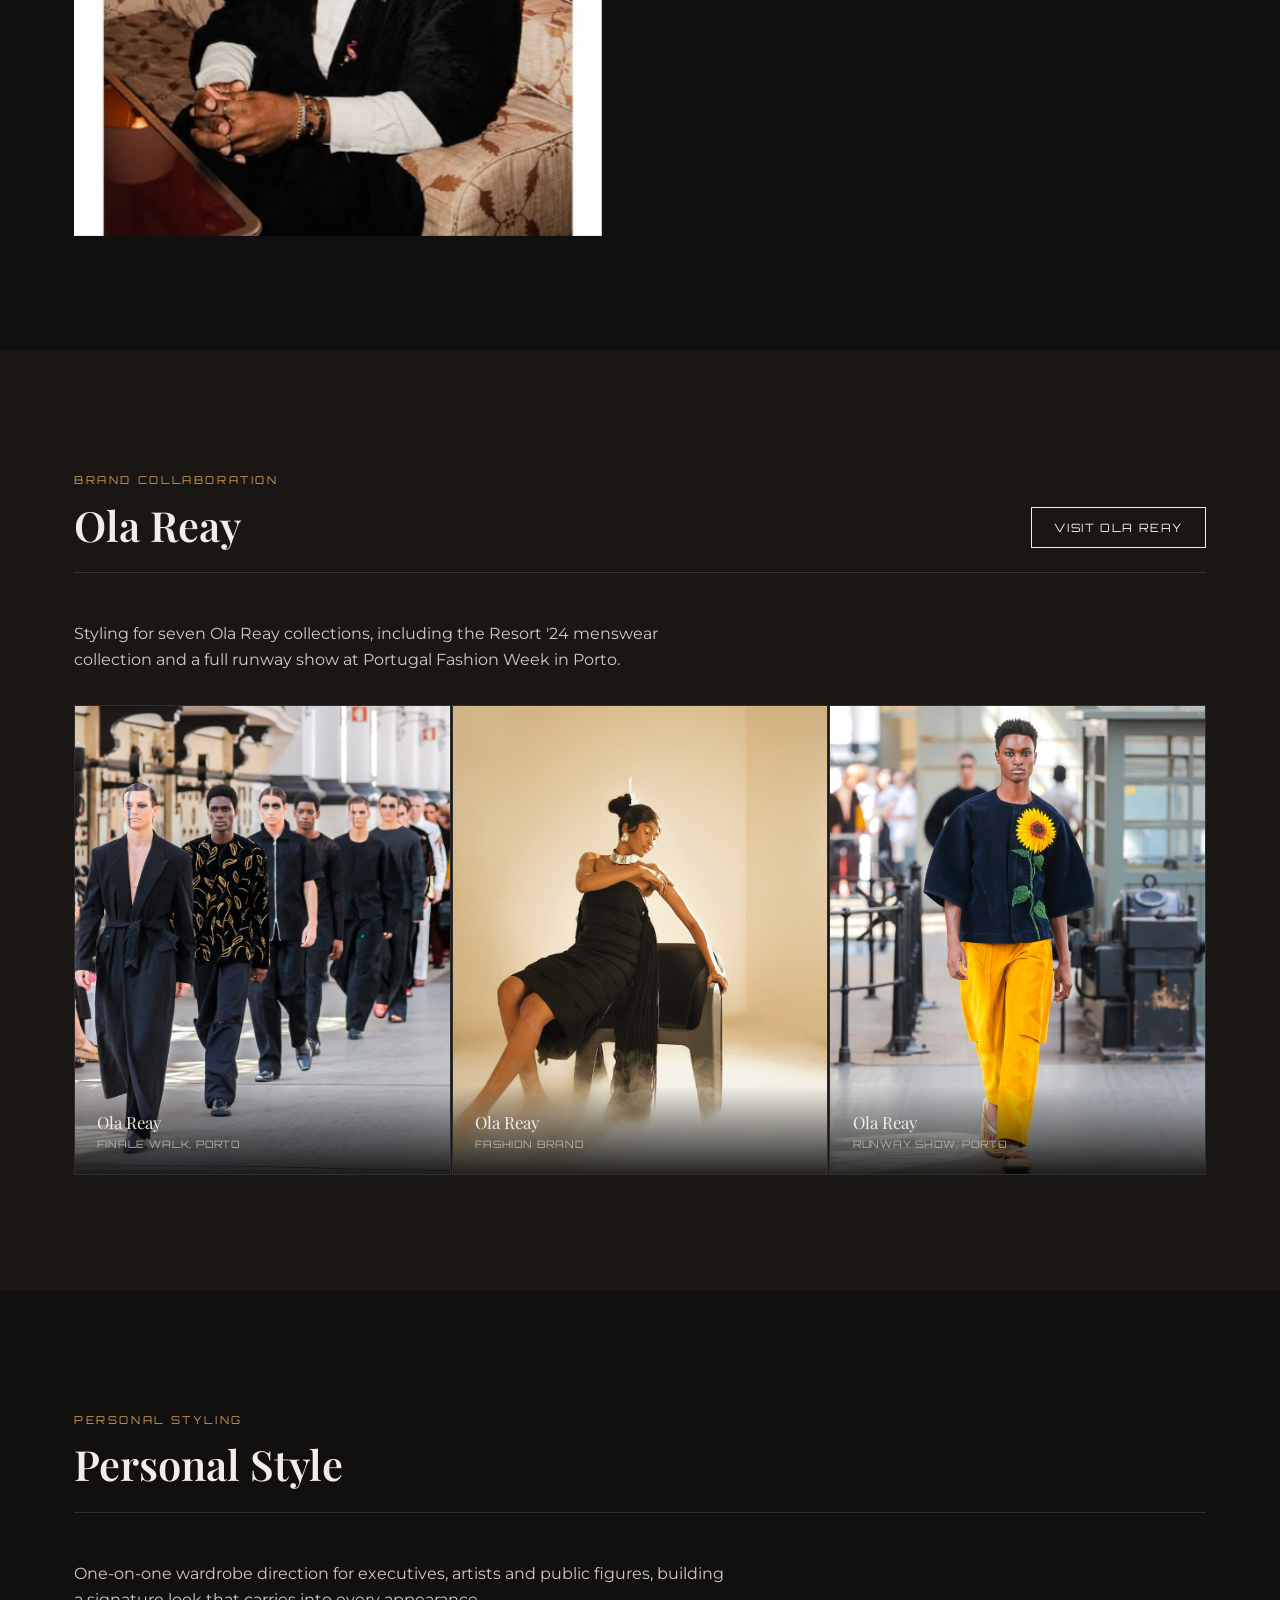
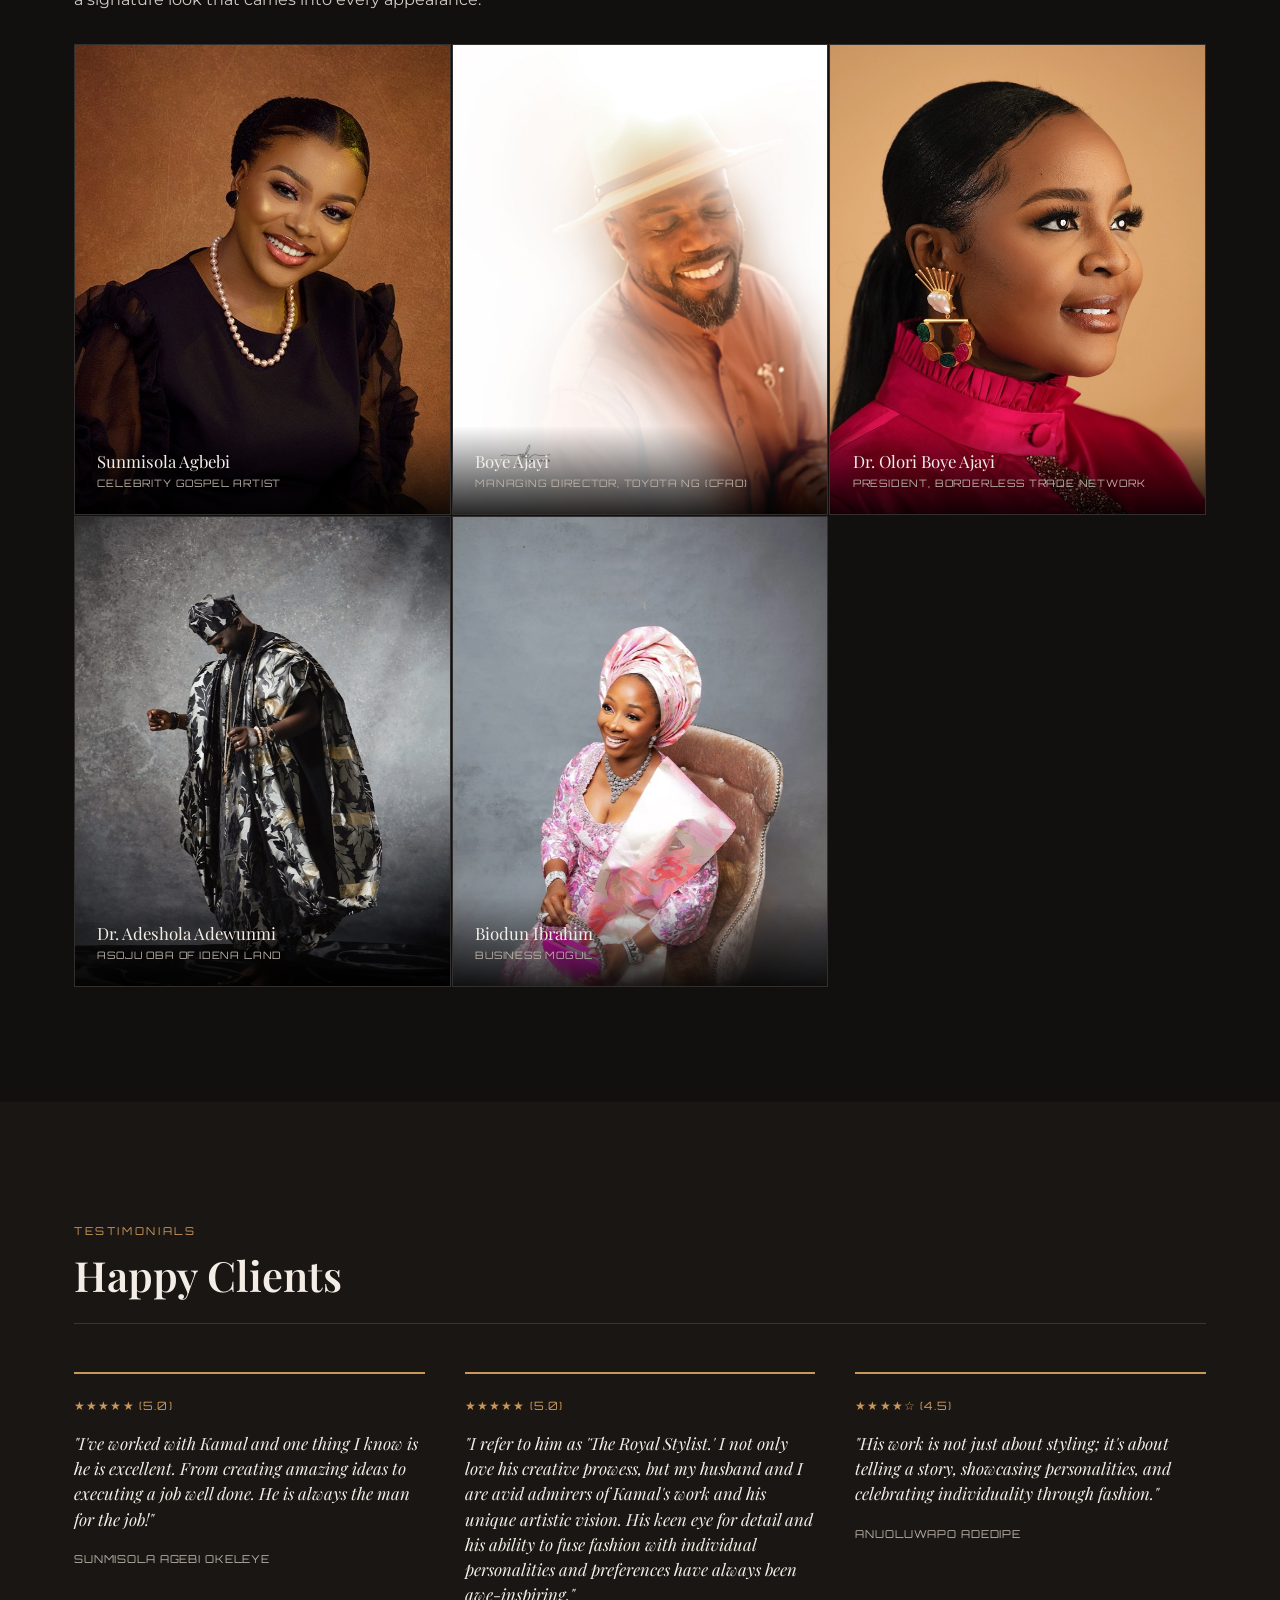
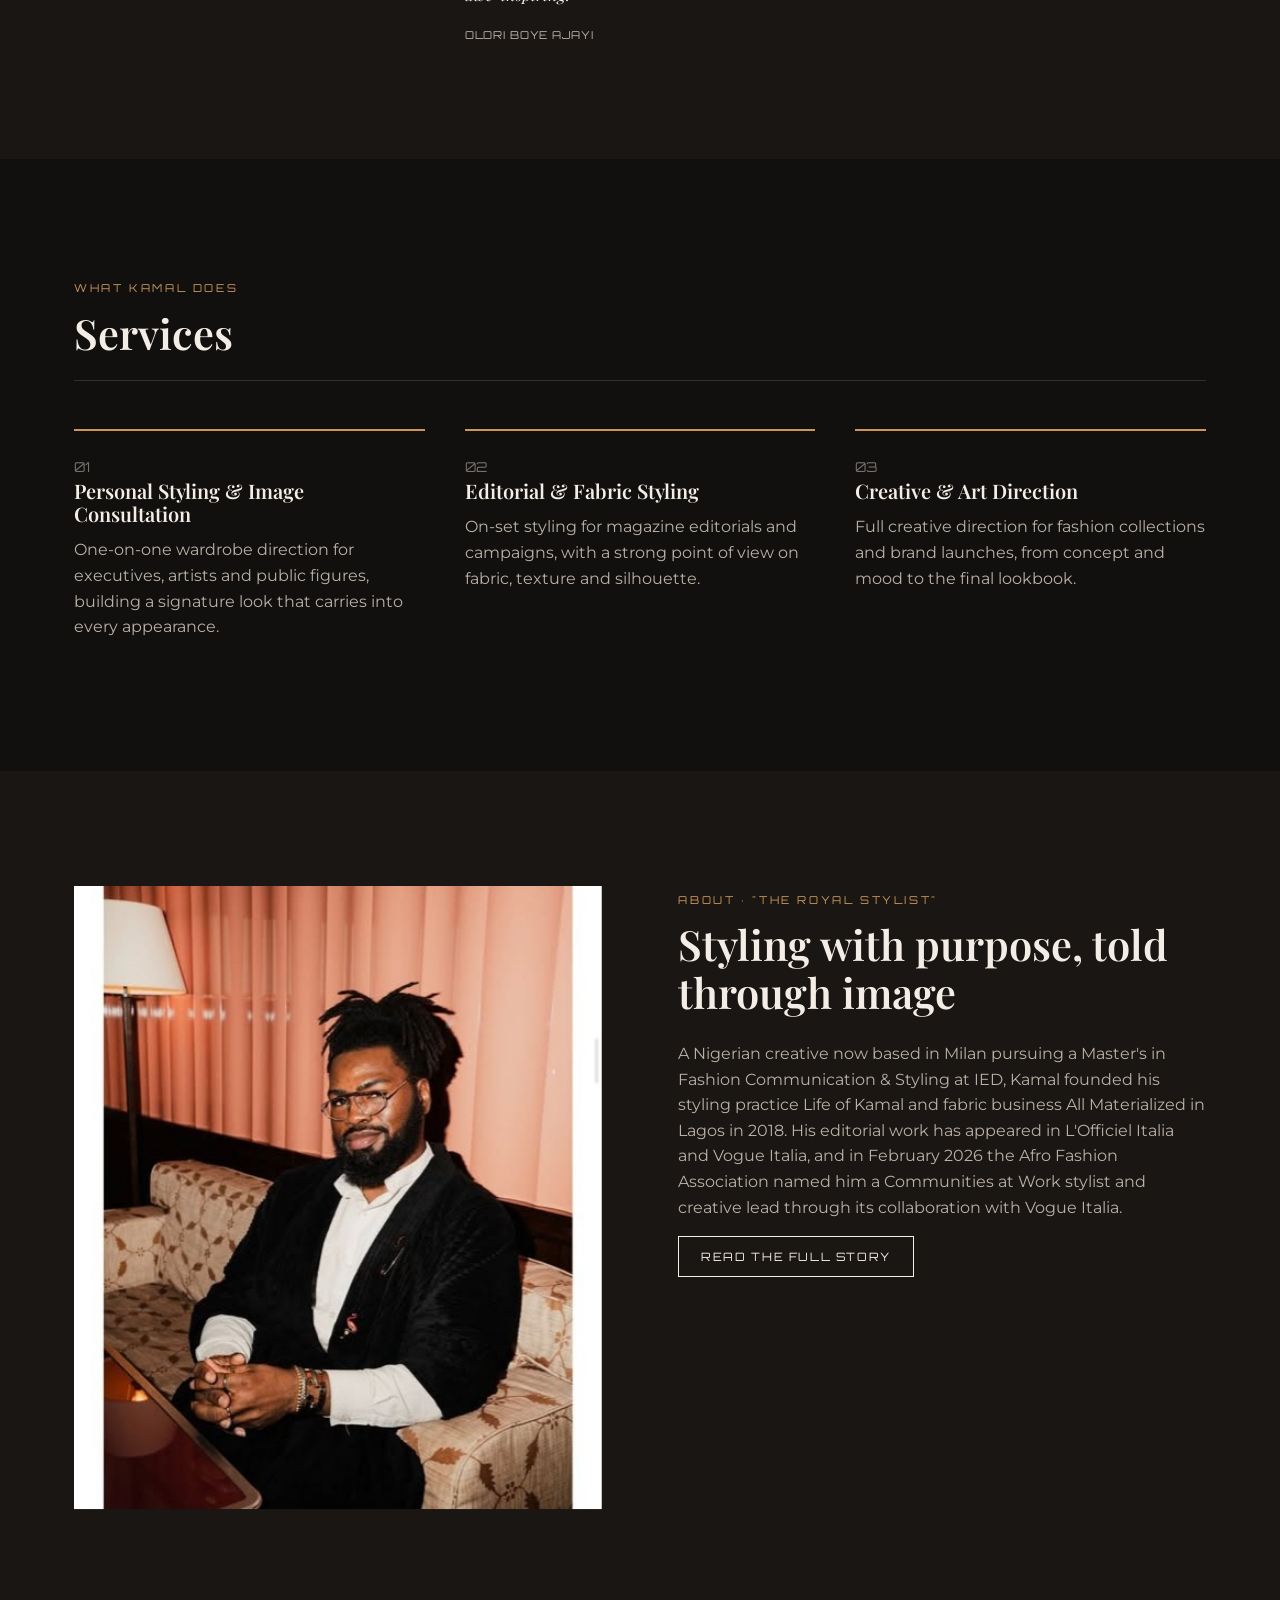
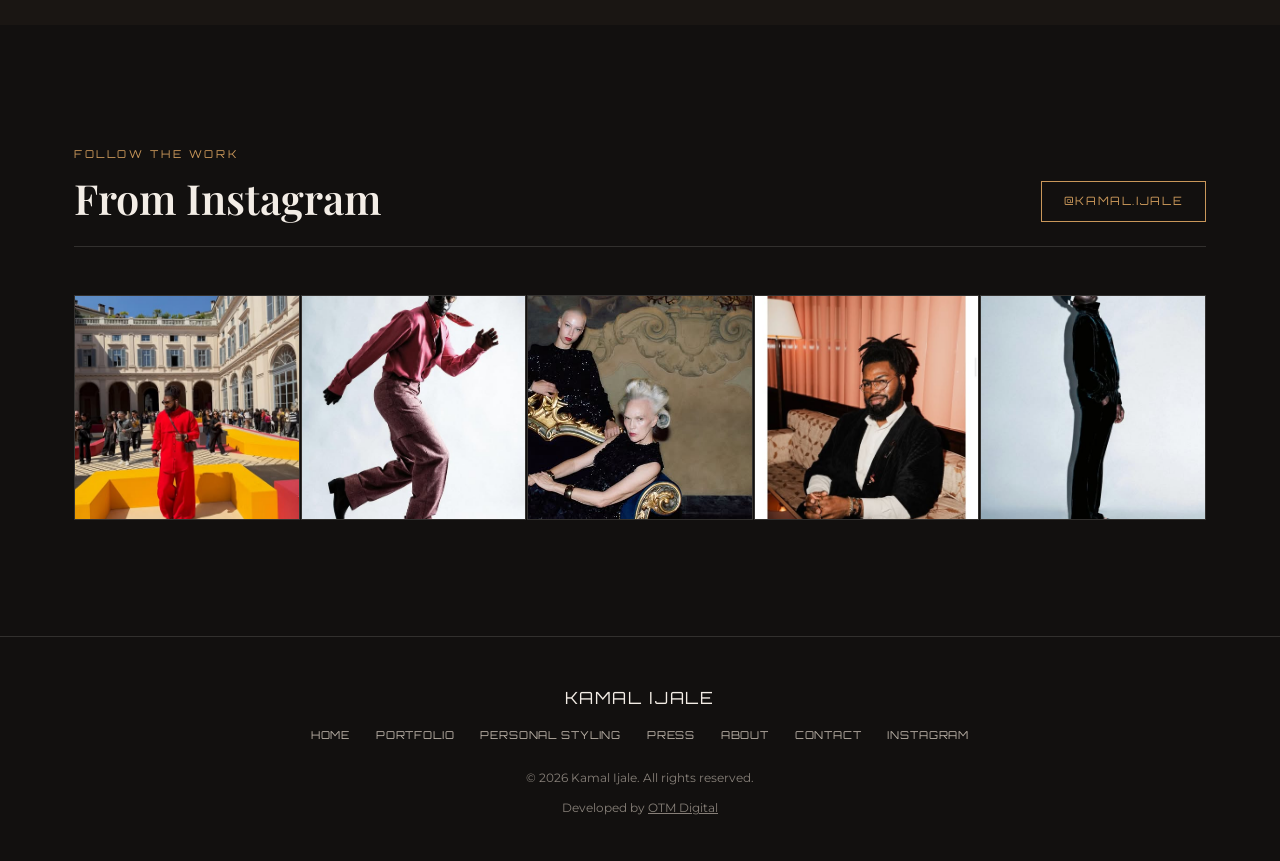
==== commit cc792ad9: "Swap hero to the full-body studio (white-background) version Same Breaking Bound pleated-skirt/lobst" ====
--- a/index.html
+++ b/index.html
@@ -31,7 +31,7 @@
   <button class="nav-toggle" aria-label="Open menu" aria-expanded="false">☰</button>
 </header>
 
-<section class="hero" style="background-image:url('assets/img/editorial/lofficiel-breaking-bound/breaking-bound-pleated-skirt-lobster-bag.jpg'); background-position:50% 20%;">
+<section class="hero" style="background-image:url('assets/img/editorial/lofficiel-breaking-bound/breaking-bound-pleated-skirt-lobster-bag-studio.jpg'); background-position:50% 15%;">
   <div class="hero-content">
     <span class="eyebrow">Creative Director · Visual Storyteller · Stylist &amp; Dreamer</span>
     <h1>Kamal Ijale</h1>
--- a/assets/css/style.css
+++ b/assets/css/style.css
@@ -162,6 +162,12 @@
   background-size: cover;
   overflow: hidden;
 }
+/* Wide/short viewports (desktop) crop far more of the image's height than
+   tall mobile viewports do, so the same Y position pushes the head off the
+   top edge behind the nav. Pull the visible slice upward on wide screens. */
+@media (min-width: 900px) {
+  .hero { background-position: 50% 4% !important; }
+}
 .hero::after {
   content: "";
   position: absolute; inset: 0;
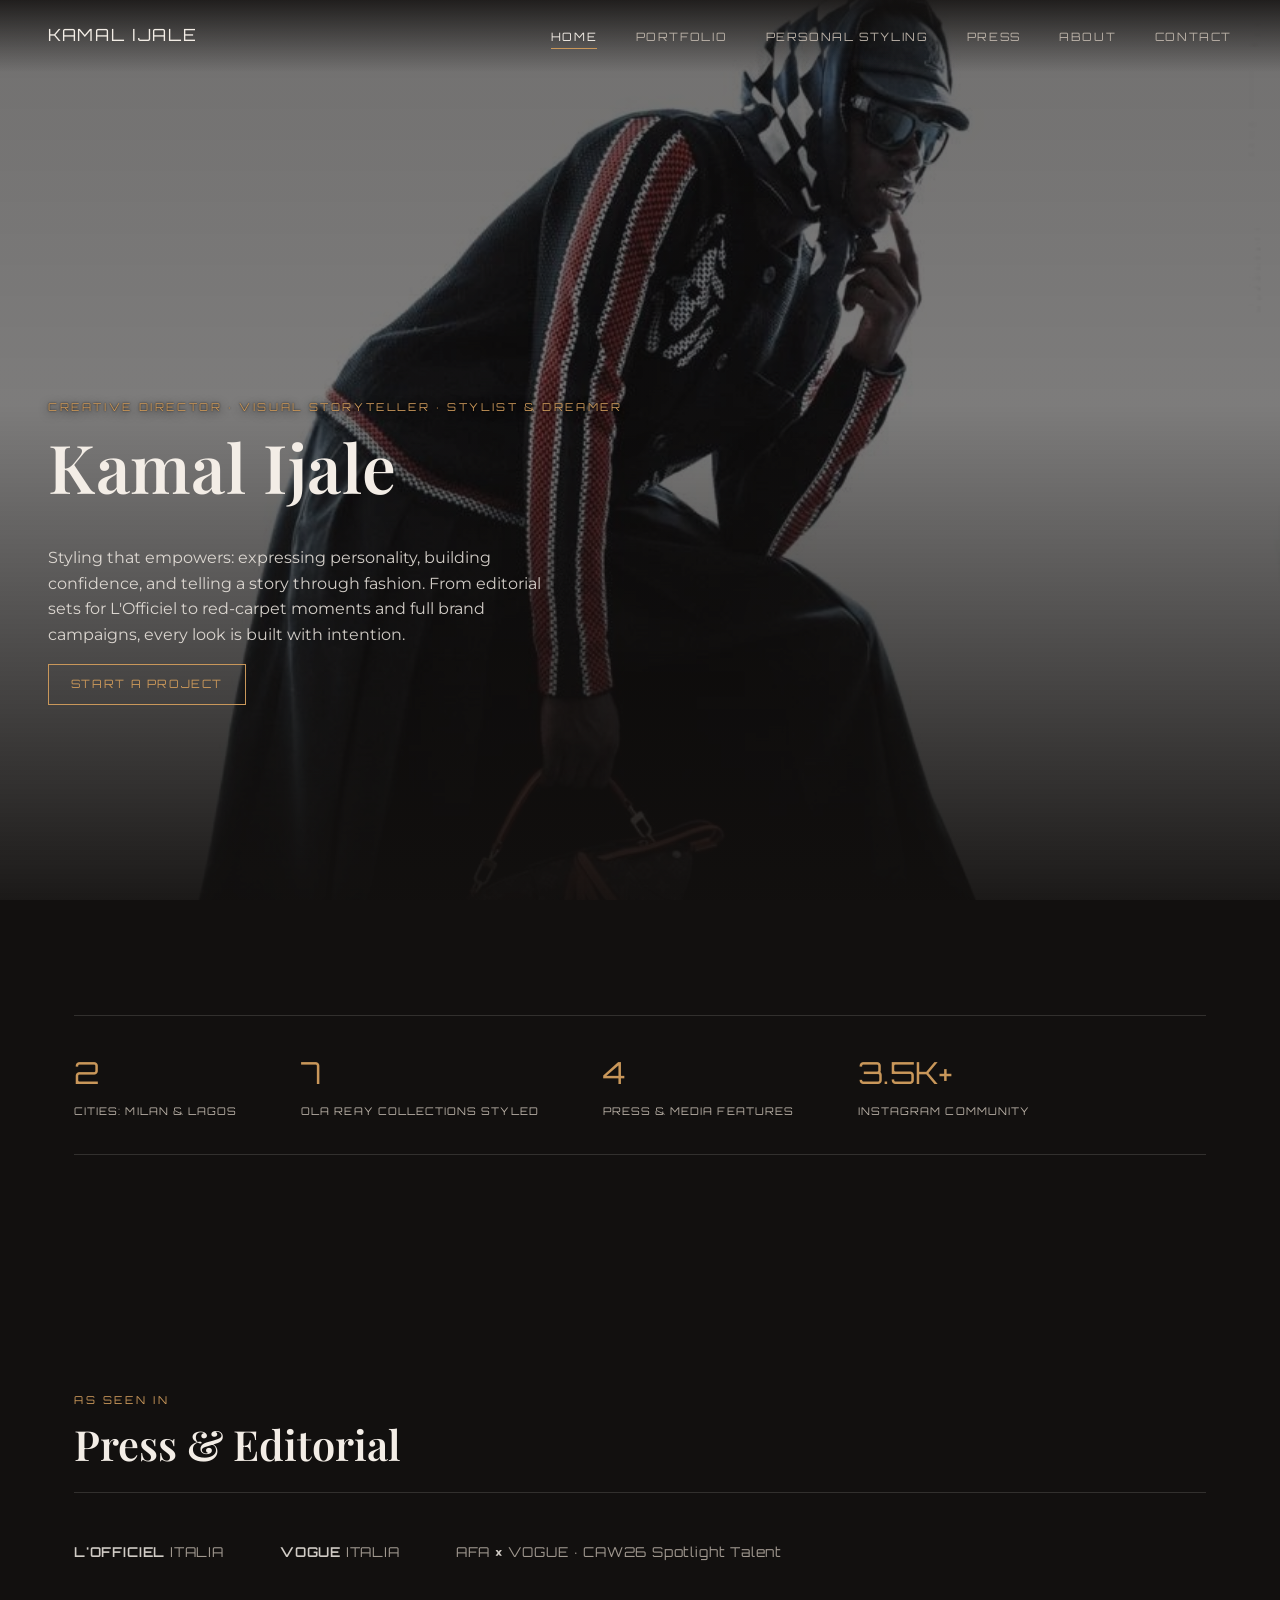
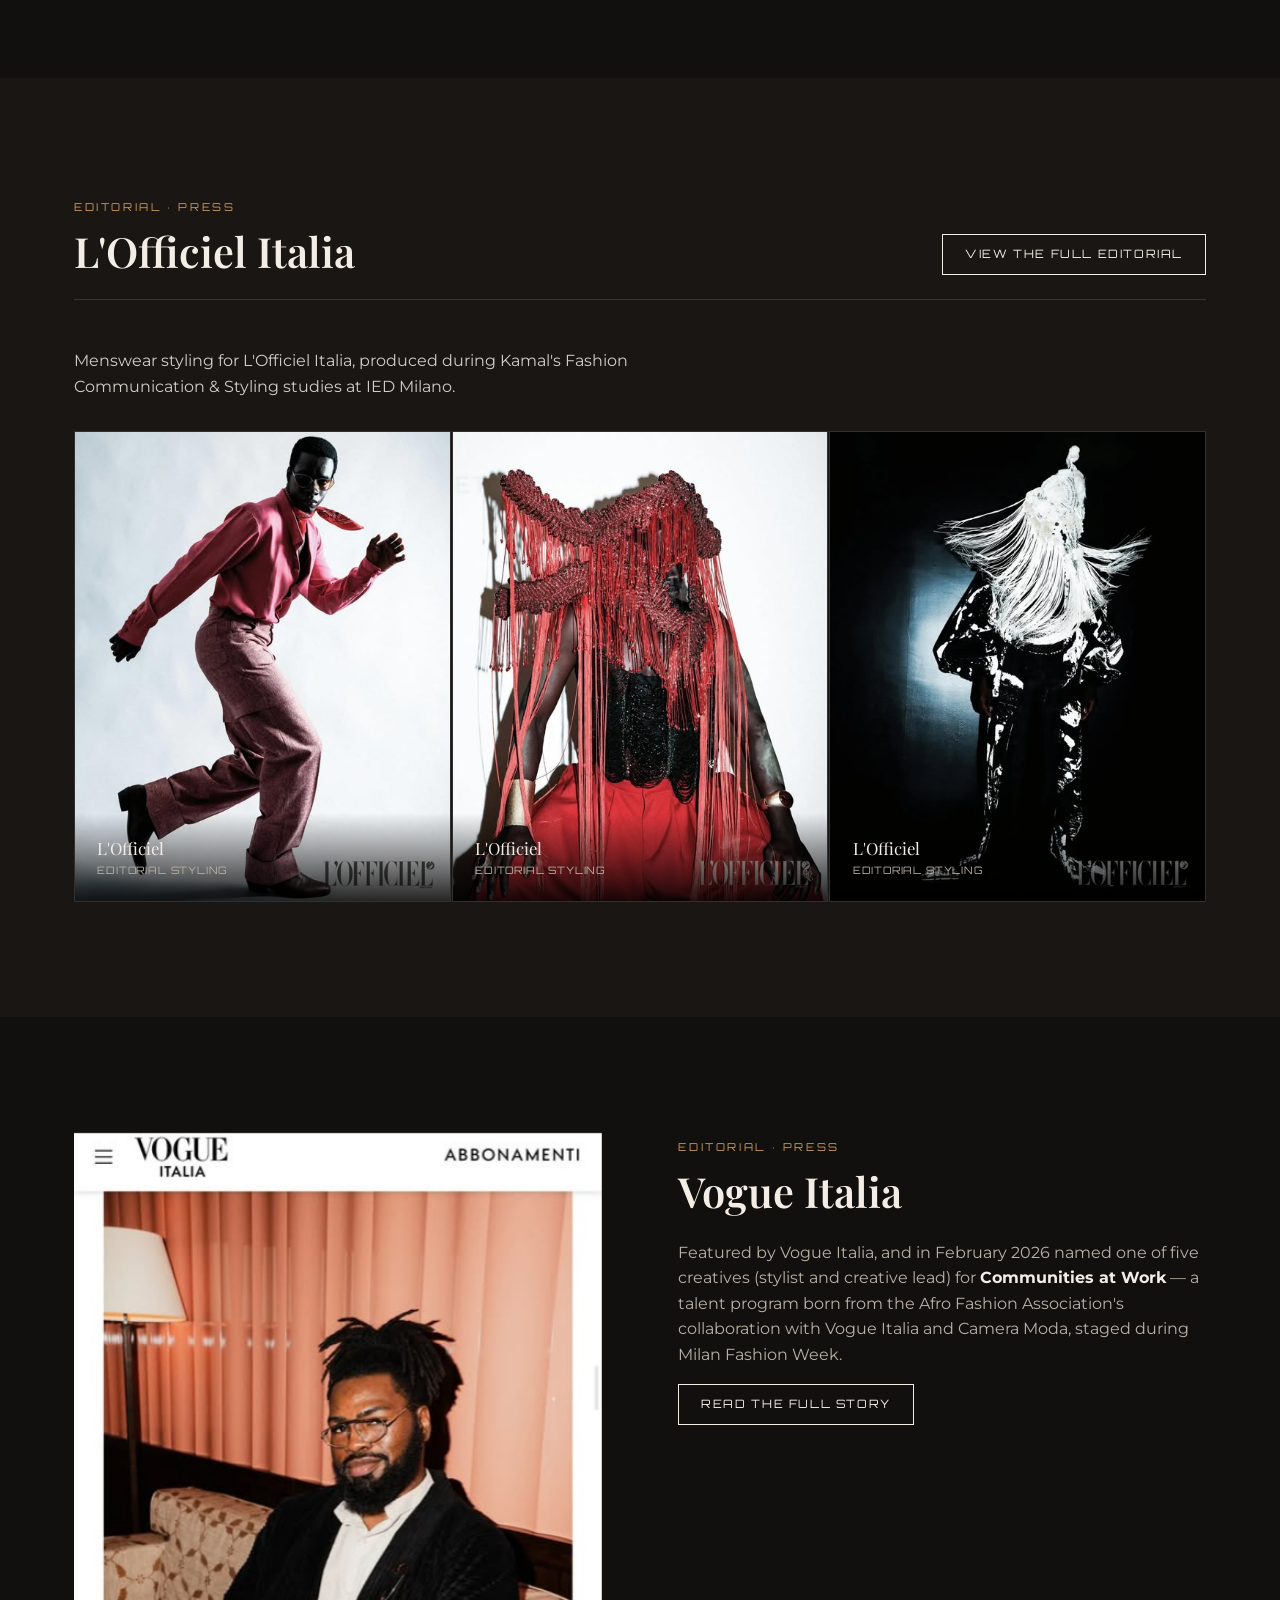
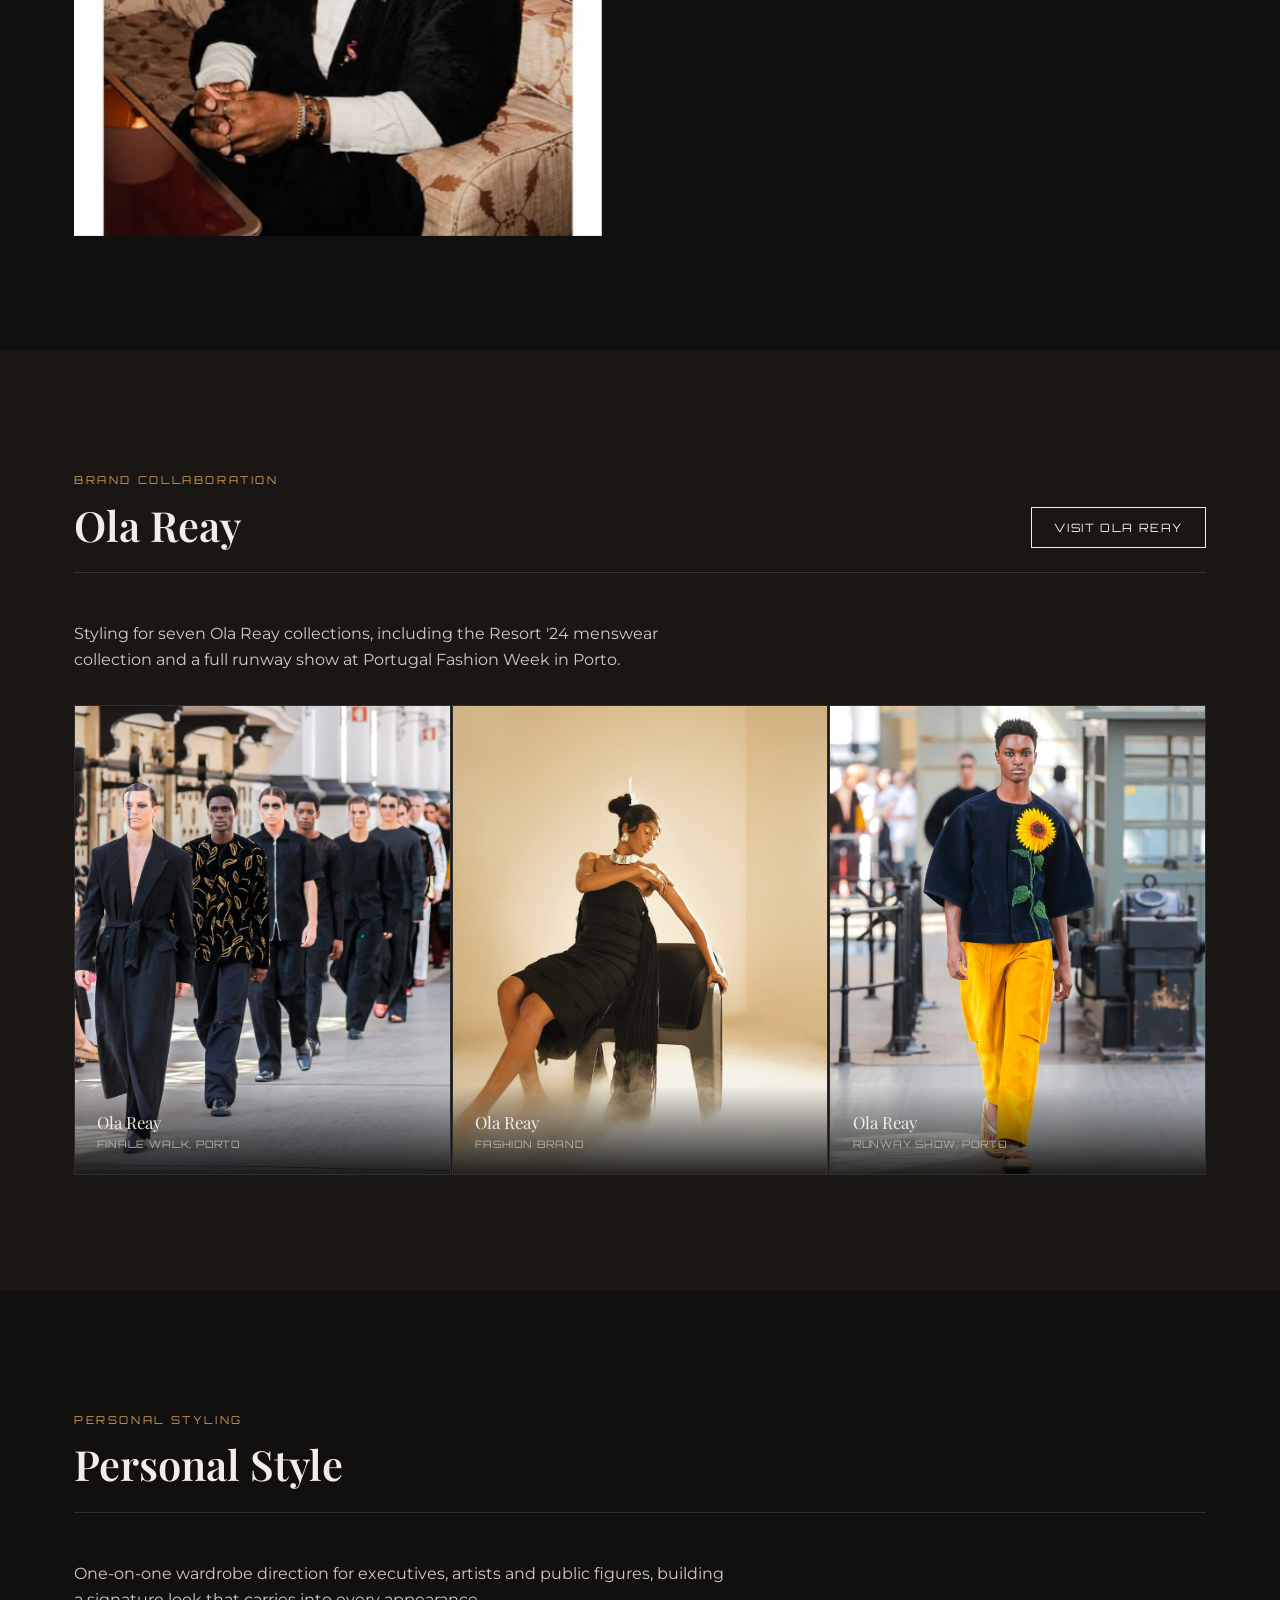
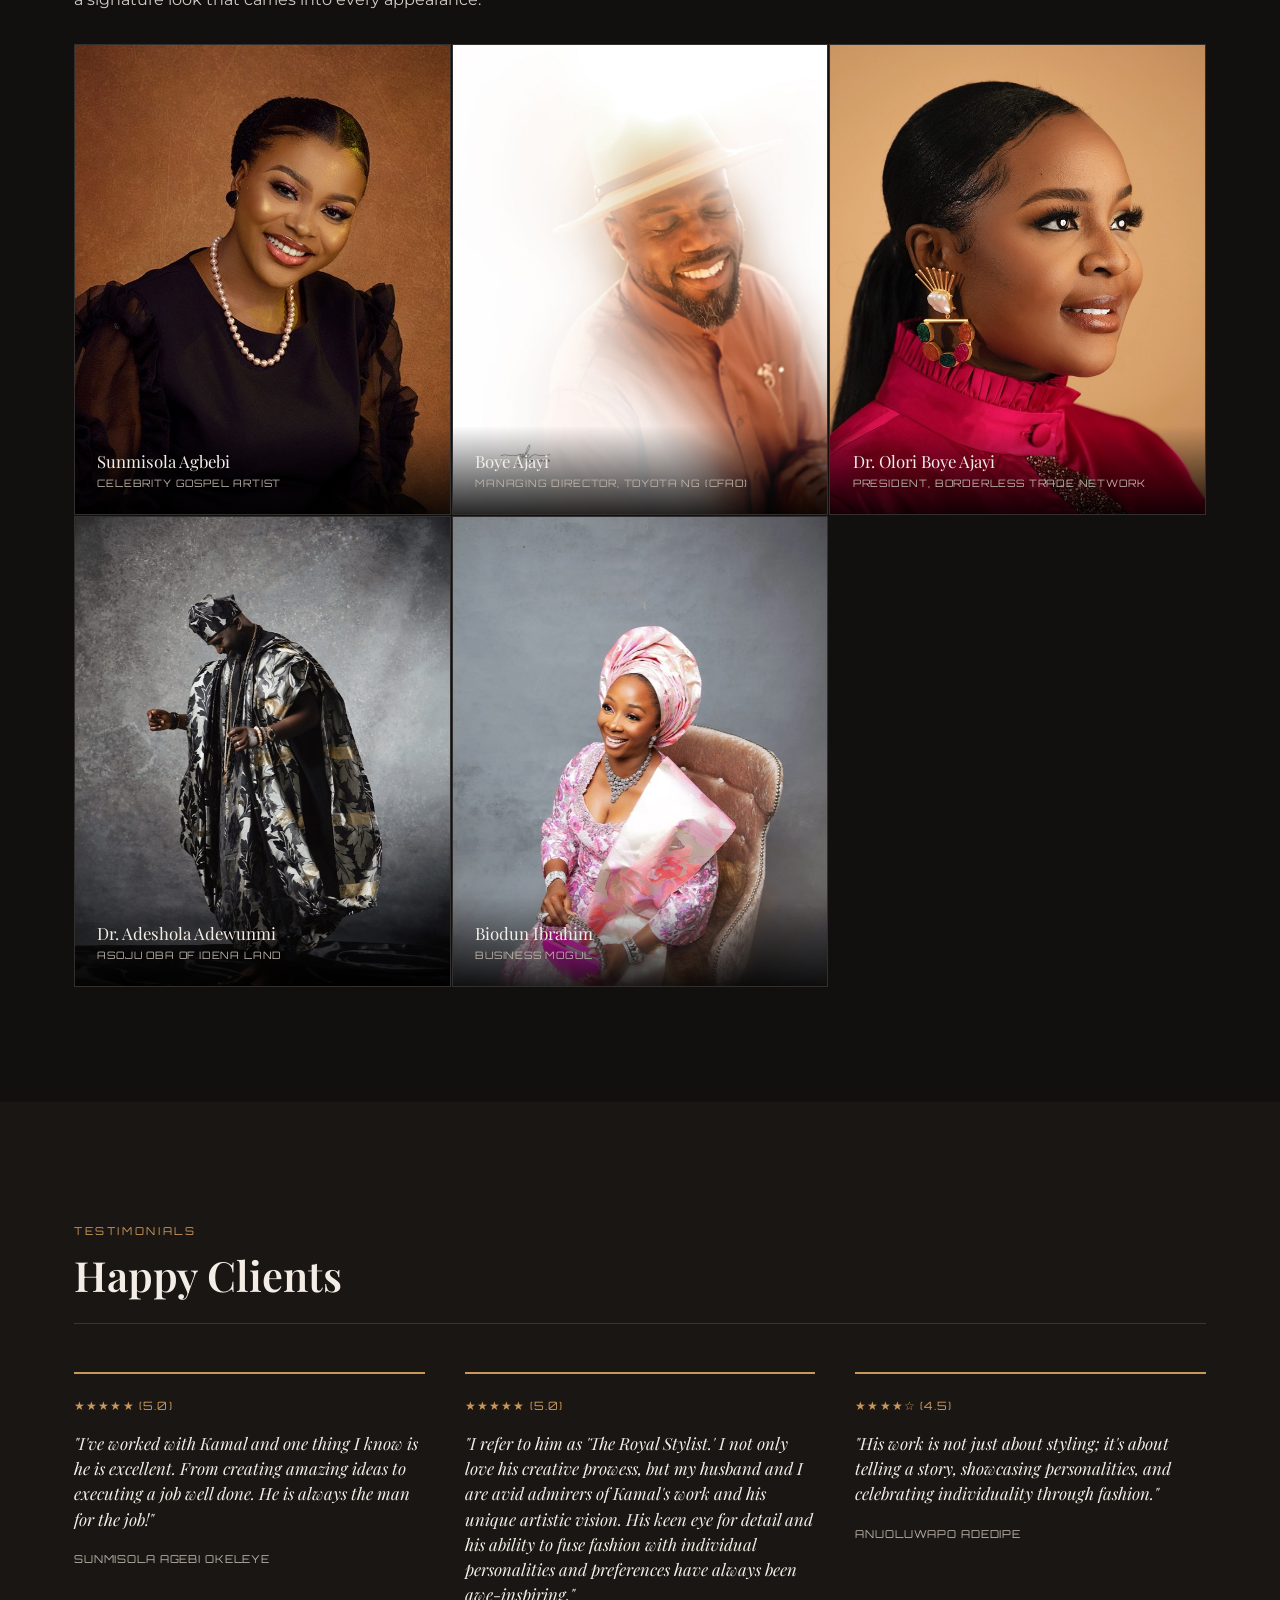
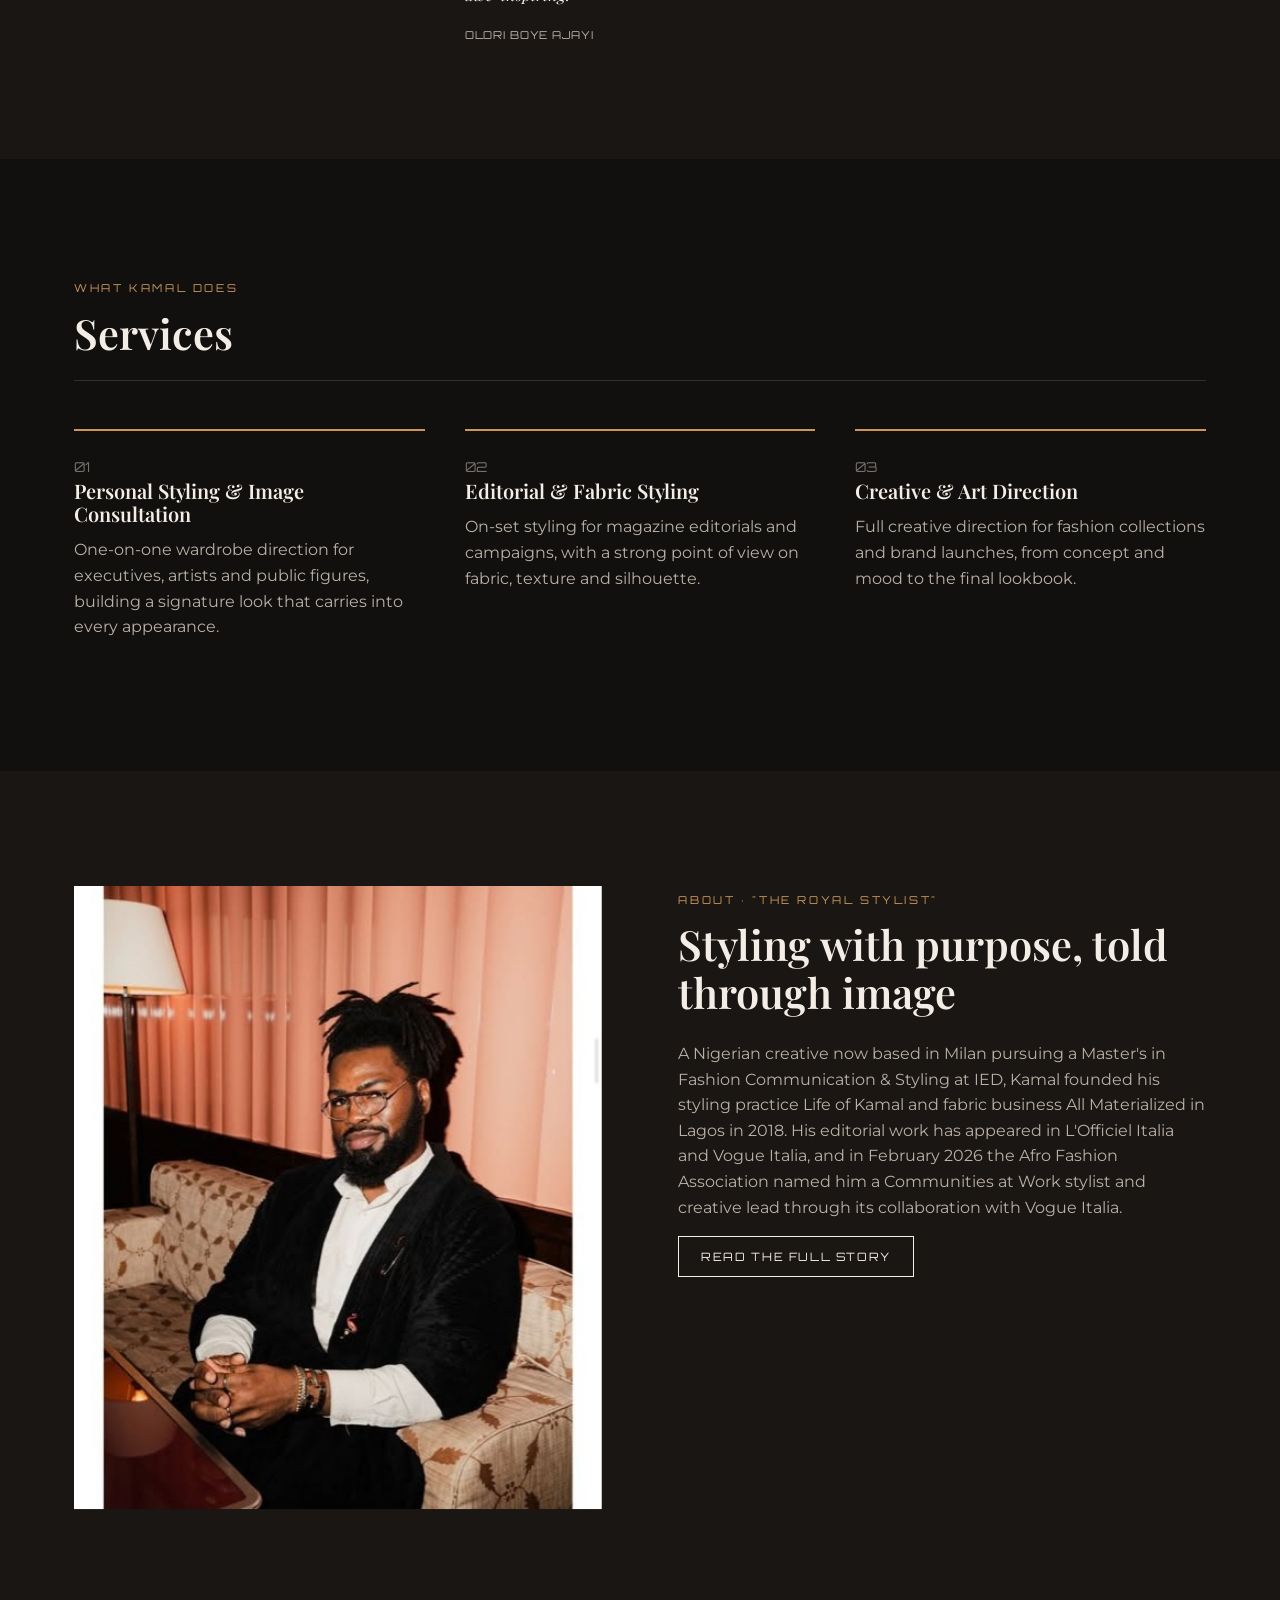
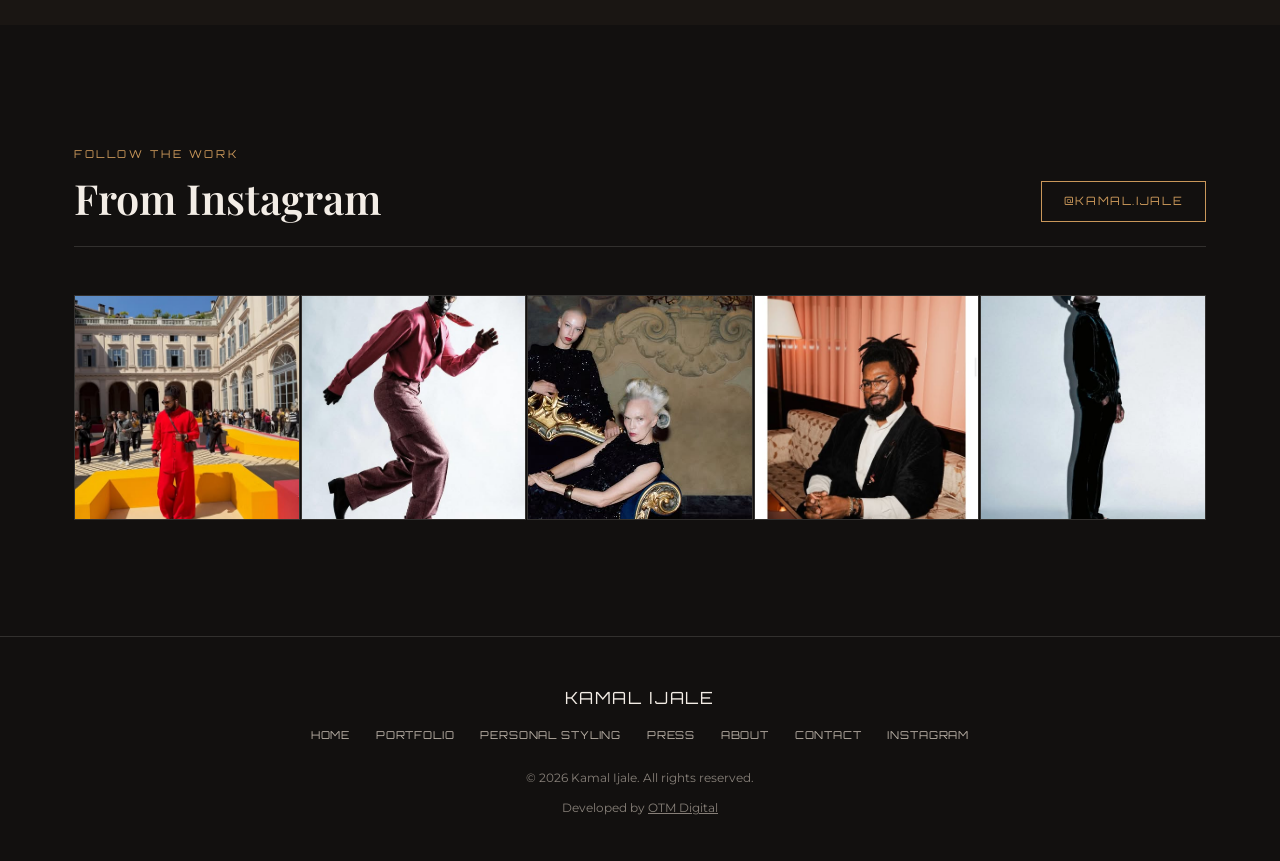
==== commit d09c04c8: "Center hero image, keep figure clear of nav on wide screens background-position 50% 50% by default (" ====
--- a/index.html
+++ b/index.html
@@ -31,7 +31,7 @@
   <button class="nav-toggle" aria-label="Open menu" aria-expanded="false">☰</button>
 </header>
 
-<section class="hero" style="background-image:url('assets/img/editorial/lofficiel-breaking-bound/breaking-bound-pleated-skirt-lobster-bag-studio.jpg'); background-position:50% 15%;">
+<section class="hero" style="background-image:url('assets/img/editorial/lofficiel-breaking-bound/breaking-bound-pleated-skirt-lobster-bag-studio.jpg'); background-position:50% 50%;">
   <div class="hero-content">
     <span class="eyebrow">Creative Director · Visual Storyteller · Stylist &amp; Dreamer</span>
     <h1>Kamal Ijale</h1>
--- a/assets/css/style.css
+++ b/assets/css/style.css
@@ -162,11 +162,13 @@
   background-size: cover;
   overflow: hidden;
 }
-/* Wide/short viewports (desktop) crop far more of the image's height than
-   tall mobile viewports do, so the same Y position pushes the head off the
-   top edge behind the nav. Pull the visible slice upward on wide screens. */
+/* Portrait photo on a wide/short viewport: cover scales to match the
+   width, so most of the image's height overflows and gets cropped.
+   50% 50% (the default) centers on empty white space above the model's
+   waist here, cutting the head off behind the nav. Bias upward so the
+   figure — not the blank backdrop — sits centered in frame. */
 @media (min-width: 900px) {
-  .hero { background-position: 50% 4% !important; }
+  .hero { background-position: 50% 40% !important; }
 }
 .hero::after {
   content: "";
